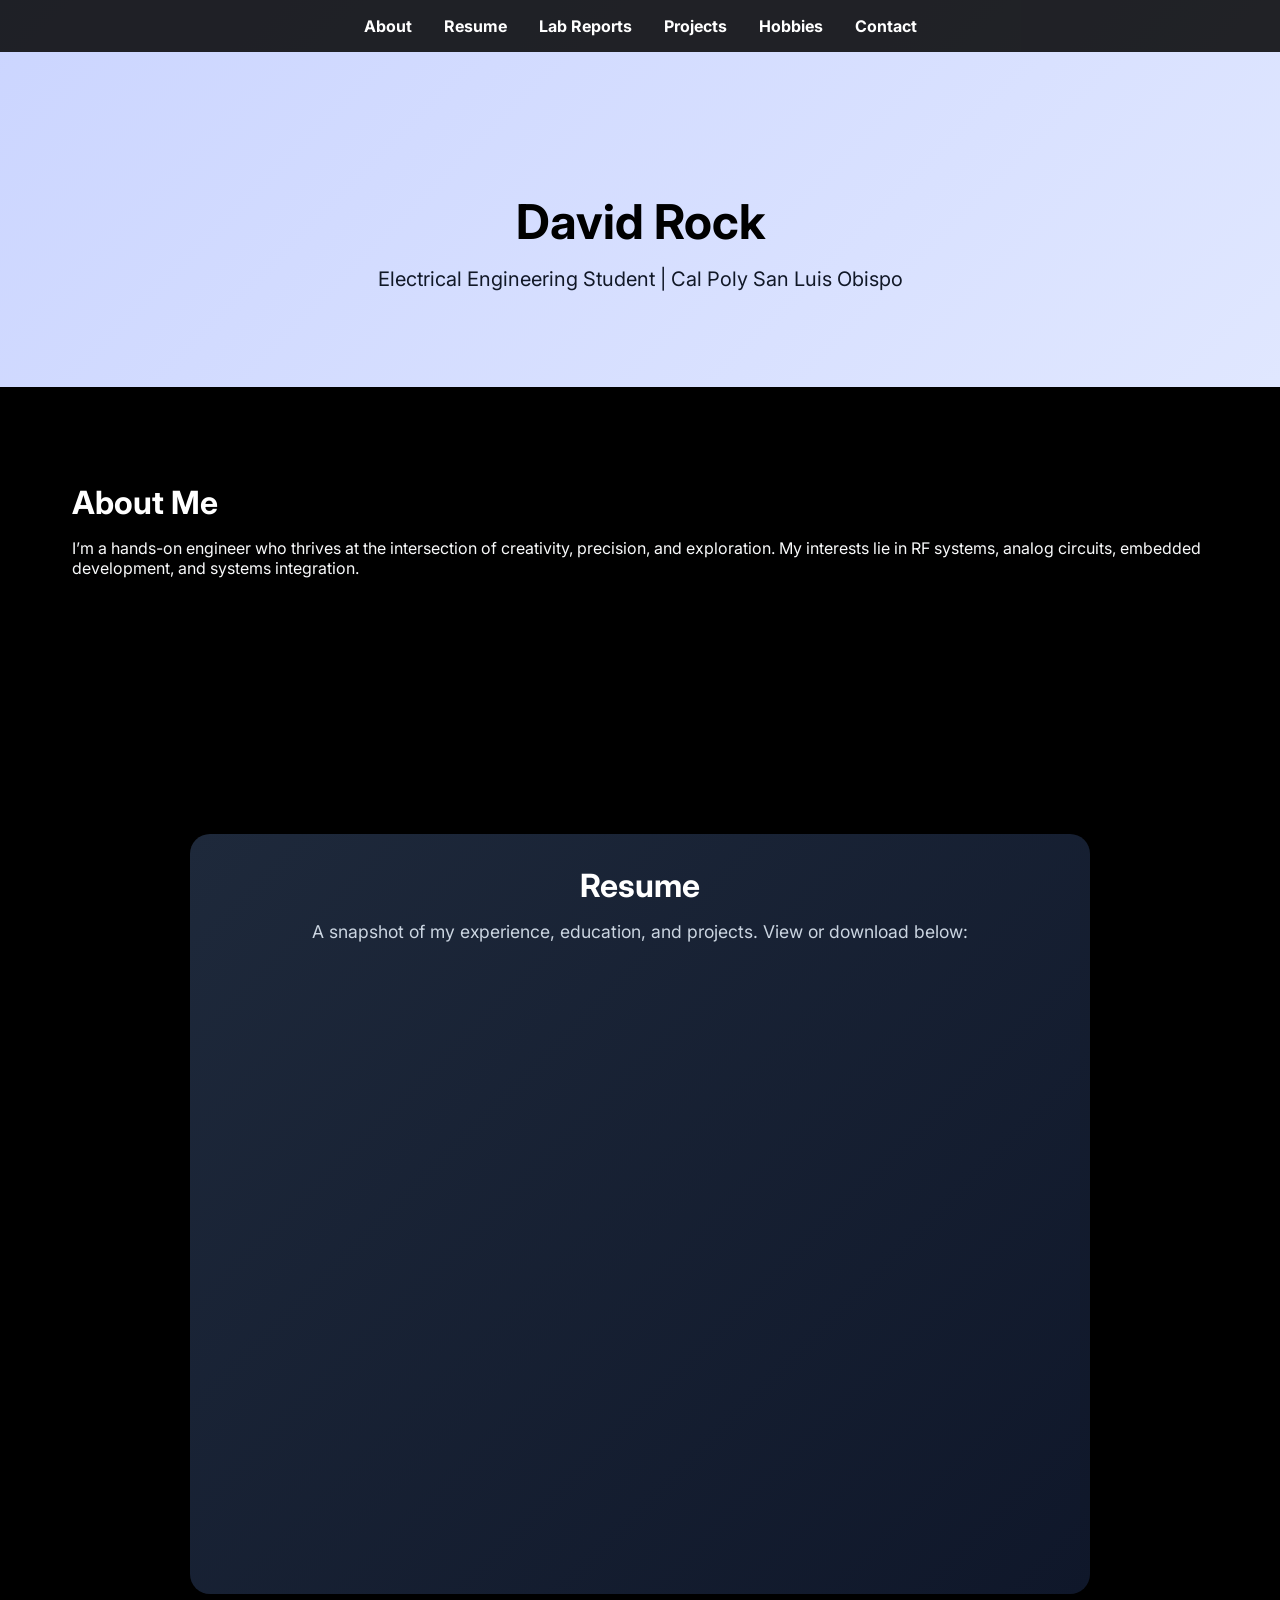
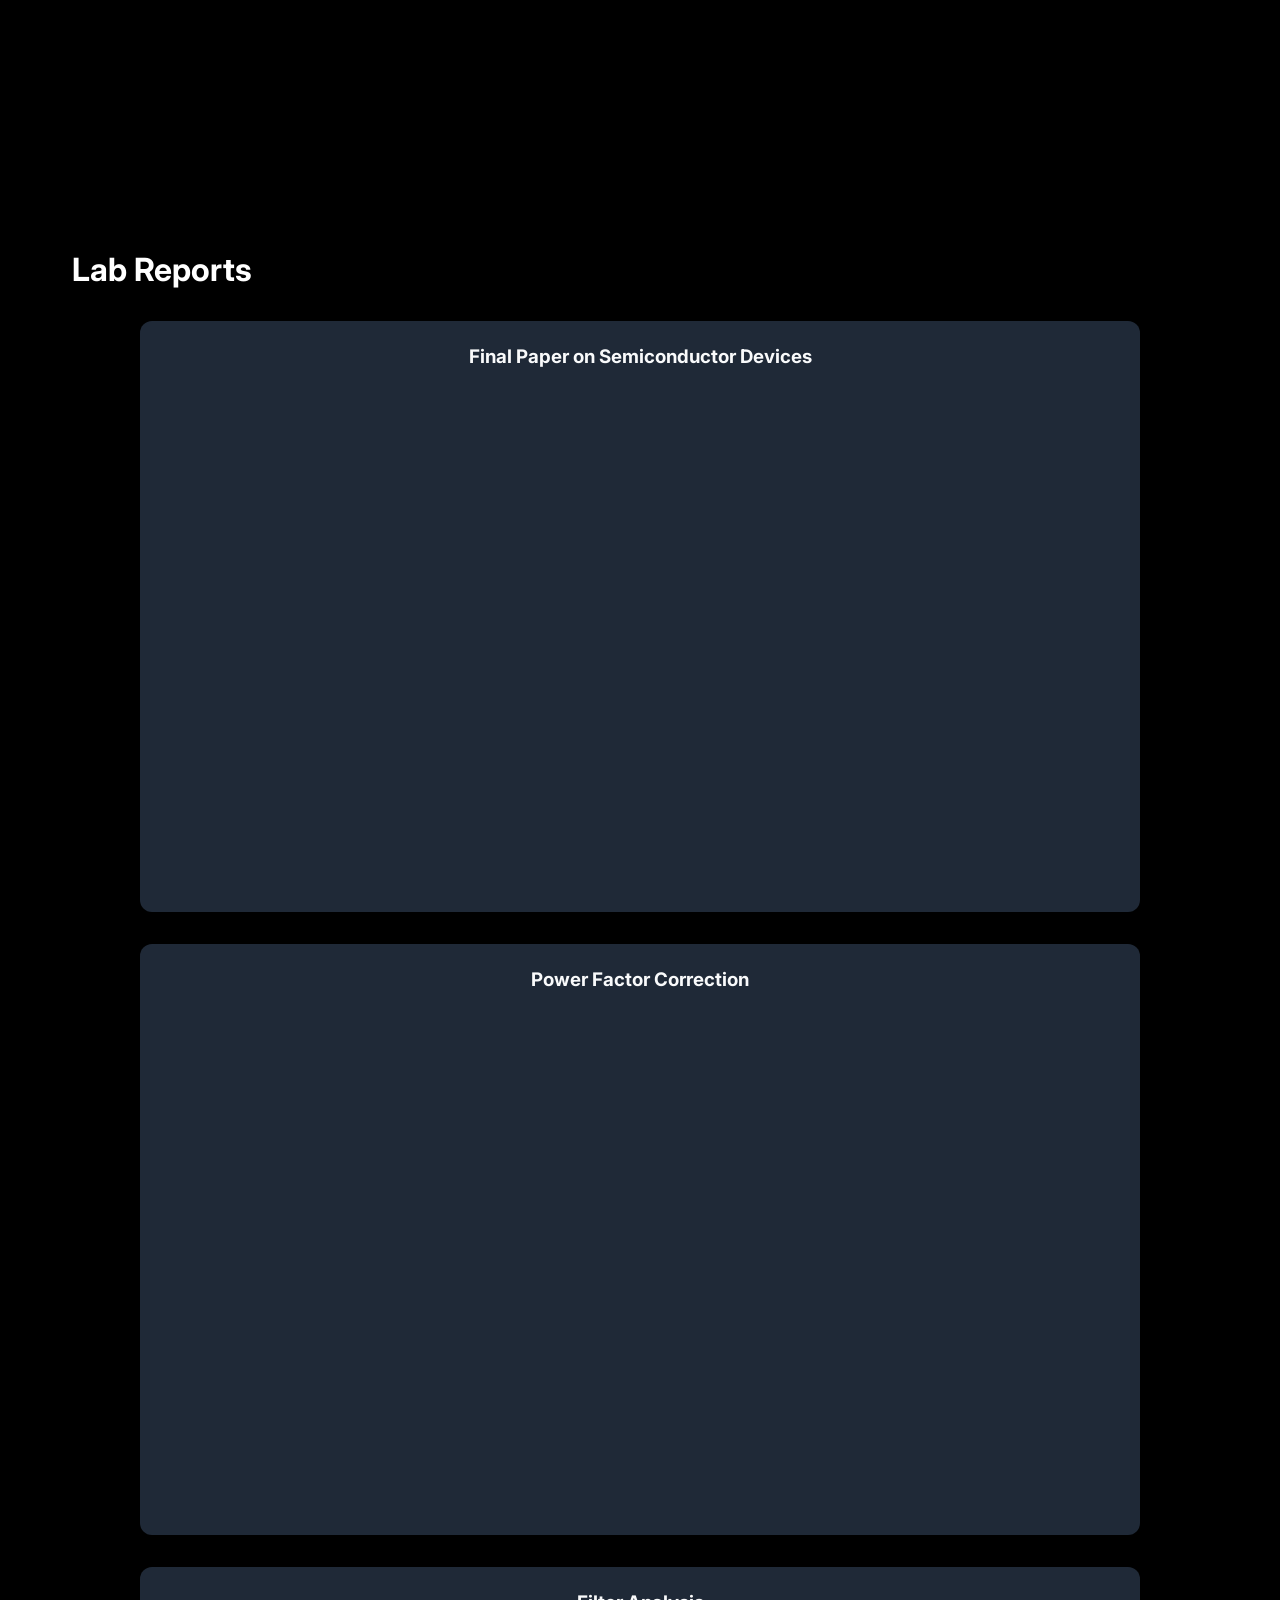
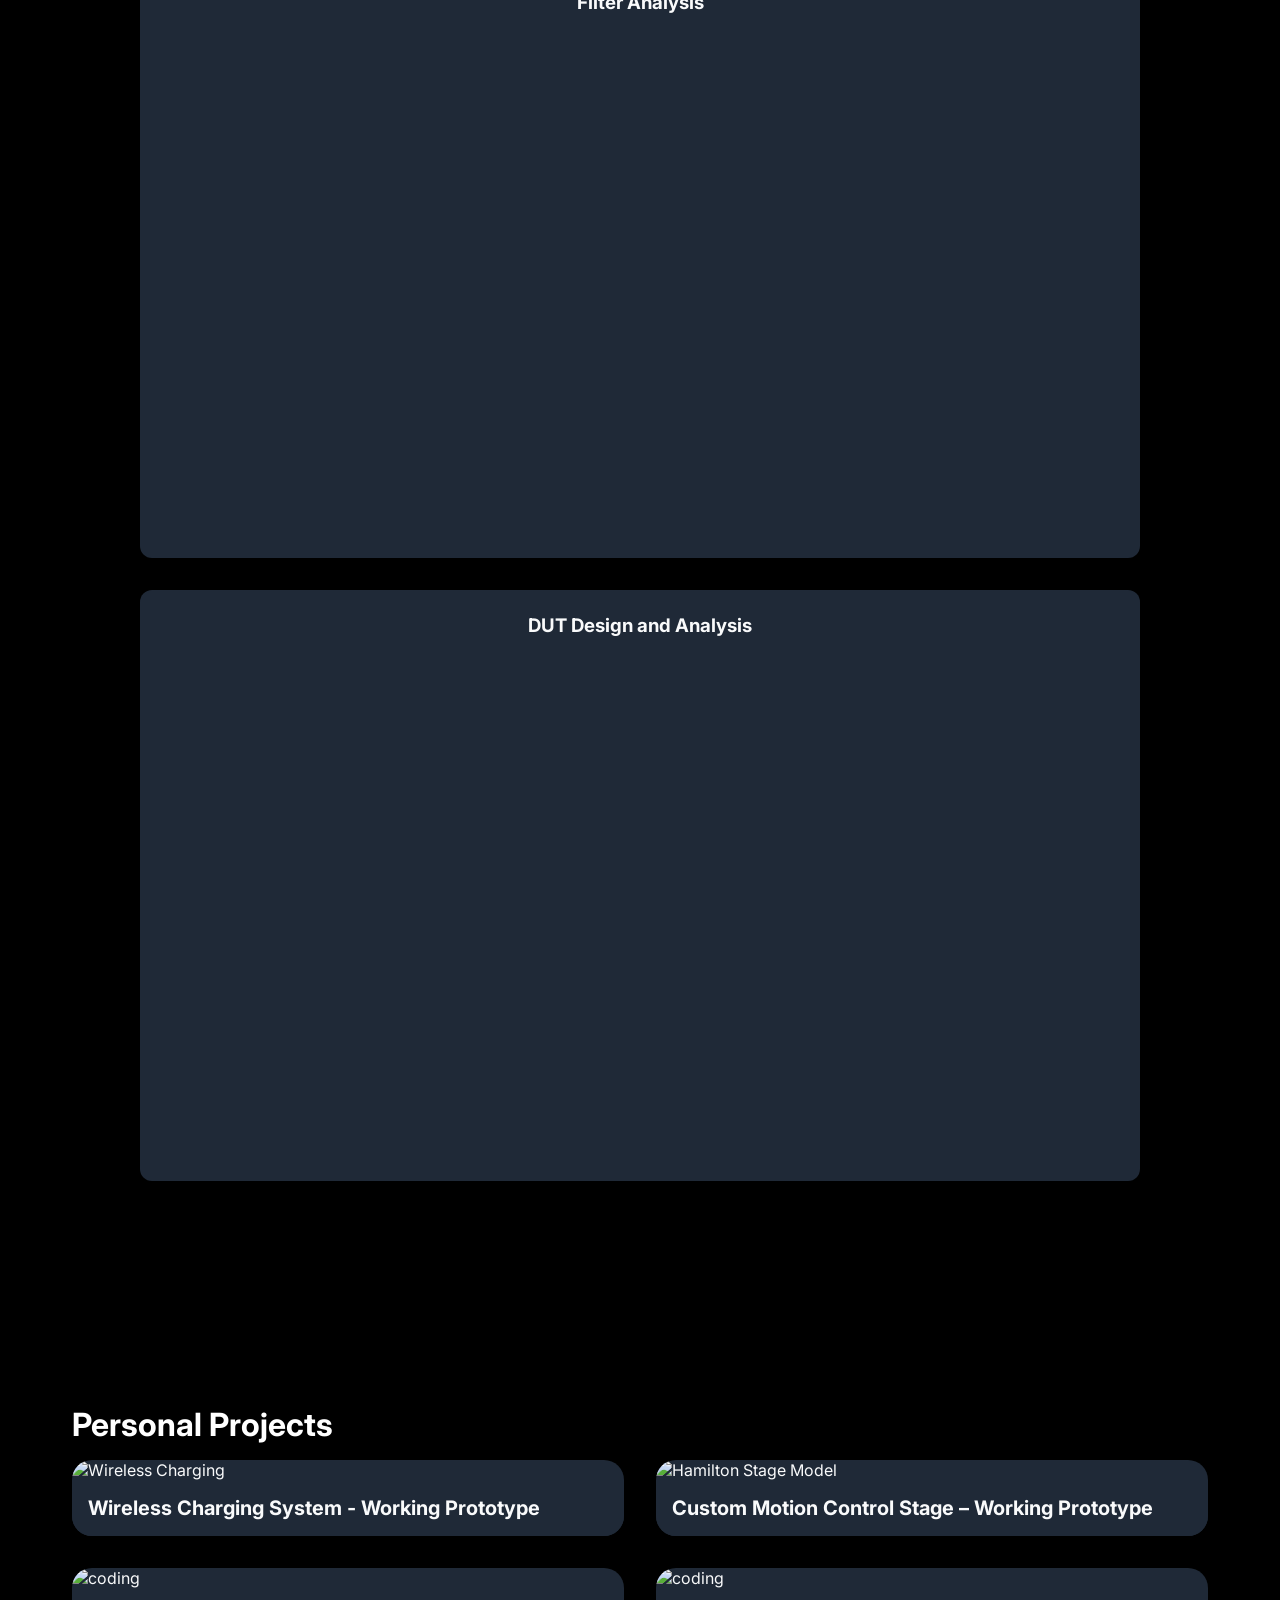
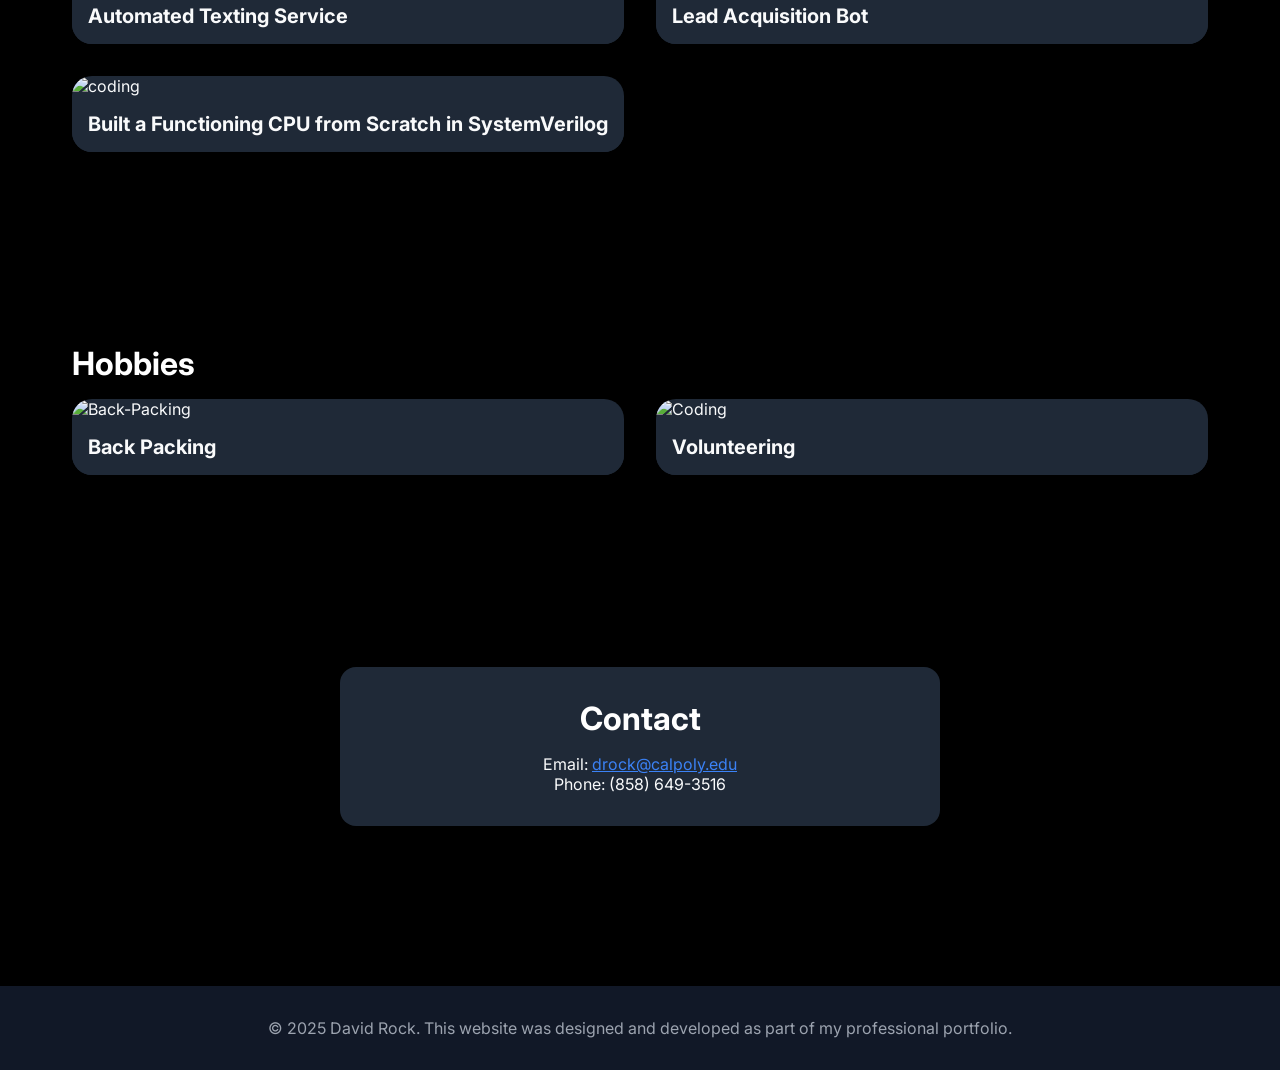
==== index.html @ bc5f52e7 "Update lab report title in index.html" ====
<!DOCTYPE html>
<!--Here is the Game plan for the future of this website
1. move hobbies to end of page 
2. make a bubble for the contacts
3. change the label from labs to hobbies and change the order
4. more to the personal projects section - auto texter, wind mill, embed stl file
5. refine writing make descritptions more proffectional and make the about me better
-->
<html lang="en">
<head>
  <meta charset="UTF-8" />
  <meta name="viewport" content="width=device-width, initial-scale=1.0" />
  <title>David Rock | Portfolio</title>
  <link href="https://fonts.googleapis.com/css2?family=Inter:wght@400;700&display=swap" rel="stylesheet">
  <style>
    * {
      box-sizing: border-box;
      scroll-behavior: smooth;
      margin: 0;
      padding: 0;
    }
    body {
      font-family: 'Inter', sans-serif;
      background-color: #000;
      color: #f9fafb;
    }
    nav {
      position: fixed;
      width: 100%;
      background-color: rgba(0, 0, 0, 0.85);
      padding: 1rem;
      display: flex;
      justify-content: center;
      gap: 2rem;
      z-index: 1000;
    }
    nav a {
      color: #fff;
      font-weight: bold;
      text-decoration: none;
    }
    nav a:hover {
      color: #3b82f6;
    }
    header {
      background: linear-gradient(135deg, #cbd5ff, #e0e7ff);
      padding: 12rem 2rem 6rem;
      text-align: center;
    }
    header h1 {
      font-size: 3rem;
      margin-bottom: 1rem;
      color: #000;
    }
    header p {
      font-size: 1.25rem;
      color: #111827;
    }
    header a {
      color: #2563eb;
      text-decoration: underline;
    }
    section {
      padding: 6rem 2rem;
      max-width: 1200px;
      margin: auto;
      opacity: 0;
      transform: translateY(40px);
      transition: all 0.6s ease-out;
    }
    section.visible {
      opacity: 1;
      transform: translateY(0);
    }
    section h2 {
      font-size: 2rem;
      margin-bottom: 1rem;
      color: #fff;
    }
    .project-gallery {
      display: grid;
      grid-template-columns: repeat(2, 1fr);
      gap: 2rem;
    }
    .project-card {
      background-color: #1f2937;
      border-radius: 20px;
      overflow: hidden;
      position: relative;
      cursor: pointer;
      transition: transform 0.3s ease;
      color: #f9fafb;
    }
    .project-card:hover {
      transform: scale(1.02);
    }
    .project-card img {
      width: 100%;
      height: 200px;
      object-fit: cover;
    }
    .project-card .content {
      padding: 1rem;
      background-color: #1f2937;
      color: #f9fafb;
    }
    .project-card .content h3 {
      margin: 0;
      font-size: 1.25rem;
    }
    .popup-panel {
      position: fixed;
      top: 0;
      left: 0;
      width: 100vw;
      height: 100vh;
      background-color: rgba(0, 0, 0, 0.7);
      display: none;
      justify-content: center;
      align-items: center;
      z-index: 2000;
    }
    .popup-content {
      background: white;
      padding: 2rem;
      border-radius: 10px;
      width: 90%;
      max-width: 800px;
      color: #000;
    }
    .popup-close {
      float: right;
      cursor: pointer;
      font-size: 1.5rem;
    }
    .contact-box {
      background-color: #1f2937;
      padding: 2rem;
      border-radius: 16px;
      max-width: 600px;
      margin: auto;
      box-shadow: 0 4px 20px rgba(0,0,0,0.4);
      text-align: center;
    }

    footer {
      background-color: #111827;
      color: #9ca3af;
      text-align: center;
      padding: 2rem;
      margin-top: 4rem;
    }
    @media (max-width: 600px) {
      header h1 {
        font-size: 2rem;
      }
    }
   .pdf-card {
      background-color: #1f2937;
      padding: 1.5rem;
      margin: 2rem auto;
      border-radius: 12px;
      box-shadow: 0 4px 20px rgba(0,0,0,0.3);
      max-width: 1000px;
      transition: transform 0.3s ease;
    }
    
    .pdf-card h3 {
      margin-bottom: 1rem;
      color: #f9fafb;
      text-align: center;
    }
    
    .pdf-card:hover {
      transform: scale(1.01);
    }
    .resume-card {
      background: linear-gradient(135deg, #1e293b, #0f172a);
      padding: 2rem;
      border-radius: 20px;
      box-shadow: 0 6px 30px rgba(0, 0, 0, 0.5);
      max-width: 900px;
      margin: 4rem auto;
      color: #f9fafb;
      text-align: center;
    }
    
    .resume-intro {
      font-size: 1.1rem;
      margin-bottom: 1rem;
      color: #cbd5e1;
    }
    .contact-box a {
      color: #3b82f6; /* bright blue */
      text-decoration: underline;
    }
    
    .contact-box a:hover {
      color: #60a5fa; /* lighter blue on hover */
    }

  </style>
</head>
  <!-- the above is styling below here is the navigation tabs and the sections-->
<body>
  <nav aria-label="Main navigation">
    <a href="#about">About</a>
    <a href="#resume">Resume</a>
    <a href="#lab-reports">Lab Reports</a>
    <a href="#projects">Projects</a>
    <a href="#Hobbies">Hobbies</a>
    <a href="#contact">Contact</a>
  </nav>

  <header>
    <h1>David Rock</h1>
    <p>Electrical Engineering Student | Cal Poly San Luis Obispo</p>
  </header>
  <!-- here is the about section -->
  <section id="about">
    <h2>About Me</h2>
    <p>I’m a hands-on engineer who thrives at the intersection of creativity, precision, and exploration. My interests lie in RF systems, analog circuits, embedded development, and systems integration.</p>
  </section>
<!-- here is the resume section -->
  <section id="resume">
    <div class="resume-card">
      <h2>Resume</h2>
      <p class="resume-intro">A snapshot of my experience, education, and projects. View or download below:</p>
      <iframe src="https://drive.google.com/file/d/1f9Aaoc8Zlw2aEpfaKLZRO-MfQsmgUCLw/preview" width="100%" height="600px" style="border: none; border-radius: 8px;"></iframe>
    </div>
  </section>


<!-- Lab Reports Section -->
<section id="lab-reports">
  <h2>Lab Reports</h2>

  <div class="pdf-card">
    <h3>Final Paper on Semiconductor Devices</h3>
    <iframe src="https://drive.google.com/file/d/1LQ0ENTYT7nlTnw5Klg-WPawLj1eI3WgO/preview" width="100%" height="500px" style="border: none;"></iframe>
  </div>

  <div class="pdf-card">
    <h3>Power Factor Correction</h3>
    <iframe src="https://drive.google.com/file/d/1tjl5xguiClZi8_g9NpJN4wzW8izX3wDE/preview" width="100%" height="500px" style="border: none;"></iframe>
  </div>

  <div class="pdf-card">
    <h3>Filter Analysis</h3>
    <iframe src="https://drive.google.com/file/d/17xhjao7TsRjzjmreNxrU8Z1EnKGdqBwU/preview" width="100%" height="500px" style="border: none;"></iframe>
  </div>

  <div class="pdf-card">
    <h3>DUT Design and Analysis</h3>
    <iframe src="https://drive.google.com/file/d/1wONz2ONax_ZyVrACM13OqzBUd8RYwCFT/preview" width="100%" height="500px" style="border: none;"></iframe>
  </div>
</section>


<!-- here is the projects section -->
  <section id="projects">
    <h2>Personal Projects</h2>
    <div class="project-gallery">
      
      <div class="project-card" onclick="openPopup('Wireless Charging System', `Built a small-scale wireless power transfer prototype utilizing LTSpice for circuit simulation, MATLAB for analysis, and Fusion 360 for mechanical design.
      This project allowed me to apply newly introduced concepts in power transfer and regulation, bridging theoretical knowledge with practical experimentation at the component level.
      I was able to successfully charge a battery wirelessly from a power supply, which made the results especially rewarding and exciting to demonstrate.`)">
        
        <img src="https://i0.wp.com/blog.ugreen.com/wp-content/uploads/2022/03/wireless-charging-speed_无文案.png?resize=1140%2C680&ssl=1" alt="Wireless Charging">
        <div class="content">
          <h3>Wireless Charging System - Working Prototype</h3>
        </div>
      </div>
      
      <div class="project-card" onclick="openPopup('A Recreation of the Stage in the Musical Hamilton', `I designed and built a mechanical stage simulator inspired by the rotating platform used in the musical Hamilton. 
      The system incorporated custom PCB design, Arduino programming, and 3D-printed components, along with an IR-based control interface for precise rotational control. 
      This project was presented at a student showcase, where it received one of the highest evaluation scores among all entries.`)">
        
        <img src="https://github.com/DSR-byte/DSR-byte.github.io/blob/main/Hamiltoc%20stage.jpg?raw=true" alt="Hamilton Stage Model">
        <div class="content">
          <h3>Custom Motion Control Stage – Working Prototype </h3>
        </div>
      </div>

       <div class="project-card" onclick="openPopup('Automated Texting Bot', `I designed and built a macOS application that enables mass texting via a connected phone.
       During this project, I learned to work with various Python libraries for reading and writing Excel files. The application allows users to upload a file containing names, phone numbers, and addresses.
       It then sends personalized text messages using the corresponding names and, optionally, addresses.
       The tool is versatile and can be applied in multiple contexts; it is currently being used by a client for real estate marketing and by a local college club for announcements.`)">
        
        <img src="https://github.com/DSR-byte/DSR-byte.github.io/blob/94b7b2cff3298378a316115216e1403703a0585a/code%20snip.png?raw=true" alt="coding">
        <div class="content">
          <h3>Automated Texting Service</h3>
        </div>
      </div>

      <div class="project-card" onclick="openPopup('Lead Acquisition Bot', `I designed and built a macOS application that enables mass lead acquisition.
      During this project, I worked with various Python libraries that enable browser emulation. The application allows users to upload a file containing names and addresses.
      It then scrapes publicly available data to find a phone number for each name.
      The tool is versatile and can be applied in multiple contexts; it is currently being used by a client for real estate marketing.`)">
        
        <img src="https://github.com/DSR-byte/DSR-byte.github.io/blob/94b7b2cff3298378a316115216e1403703a0585a/code%20snip.png?raw=true" alt="coding">
        <div class="content">
          <h3>Lead Acquisition Bot</h3>
        </div>
      </div>

      <div class="project-card" onclick="openPopup('Auto Clicker', `I designed and built a custom CPU from scratch using SystemVerilog. 
      The project involved implementing all major components of a functioning processor, including an ALU, register file, immediate generator, branch logic, and control unit.
      I designed the architecture to support instruction decoding, pipelined execution, and basic branching, and simulated each module to verify correctness.
      This hands-on experience gave me a strong understanding of digital logic design, data path control, and instruction flow, as well as how to structure modular, synthesizable HDL code.
      Through this work, I developed a solid grasp of the full ASIC design flow at the RTL level.`)">
        
        <img src="https://github.com/DSR-byte/DSR-byte.github.io/blob/94b7b2cff3298378a316115216e1403703a0585a/code%20snip.png?raw=true" alt="coding">
        <div class="content">
          <h3>Built a Functioning CPU from Scratch in SystemVerilog</h3>
        </div>
      </div>
      
    </div>
  </section>
</section>
<!-- here is the hobbies section -->
  <section id="Hobbies">
    <h2>Hobbies</h2>
    <div class="project-gallery">
      
      <div class="project-card" onclick="openPopup('Back-Packing', `Outside of engineering, I’m passionate about exploring the outdoors. 
      Whether it’s hiking, cycling, or just being in motion, I find energy in the wind on my face and the burn in my legs. 
      It’s where I recharge, reflect, and reconnect with the bigger picture.`)">
        
        <img src="https://github.com/DSR-byte/DSR-byte.github.io/blob/main/IMG_1514.jpeg?raw=true" alt="Back-Packing">
        <div class="content">
          <h3>Back Packing</h3>
        </div>
      </div>
      
      <div class="project-card" onclick="openPopup('Coding', `Volunteering is my outlet. It enables me to focus on gratitude.
      I enjoy giving back to my community and working to create a better more equitable sociaty. Seeing real results unfold in real time empowers me to 
      keep volenteering time after time.`)">
        
        <img src="https://github.com/DSR-byte/DSR-byte.github.io/blob/main/image.png?raw=true" alt="Coding">
        <div class="content">
          <h3>Volunteering</h3>
        </div>
      </div>
    </div>
  </section>
<!-- here is the contact section -->
  <section id="contact">
    <div class="contact-box">
      <h2>Contact</h2>
      <p>Email: <a href="mailto:drock@calpoly.edu">drock@calpoly.edu</a></p>
      <p>Phone: (858) 649-3516</p>
    </div>
  </section>
  
  <div class="popup-panel" id="popup">
    <div class="popup-content">
      <span class="popup-close" onclick="closePopup()">&times;</span>
      <h2 id="popup-title"></h2>
      <p id="popup-desc"></p>
    </div>
  </div>
<!-- here is where agian im lost but its for controlling the sroll functionality -->
  <footer>
    <p>&copy; 2025 David Rock. This website was designed and developed as part of my professional portfolio.</p>
  </footer>

  <script>
    let observedSections = [];
    let intersectionObserver;

    document.addEventListener("DOMContentLoaded", () => {
      observedSections = document.querySelectorAll("section");
      intersectionObserver = new IntersectionObserver(entries => {
        entries.forEach(entry => {
          if (entry.isIntersecting) {
            entry.target.classList.add("visible");
          }
        });
      }, { threshold: 0.1 });

      observedSections.forEach(sec => intersectionObserver.observe(sec));

      document.getElementById('popup').addEventListener('click', function (e) {
        if (e.target === this) closePopup();
      });
    });

    window.addEventListener('scroll', () => {
      if (window.scrollY === 0) {
        observedSections.forEach(sec => {
          sec.classList.remove("visible");
          intersectionObserver.unobserve(sec);
          intersectionObserver.observe(sec);
        });
      }
    });

    function openPopup(title, description) {
      document.getElementById('popup-title').textContent = title;
      document.getElementById('popup-desc').textContent = description;
      document.getElementById('popup').style.display = 'flex';
    }

    function closePopup() {
      document.getElementById('popup').style.display = 'none';
    }
  </script>
</body>
</html>
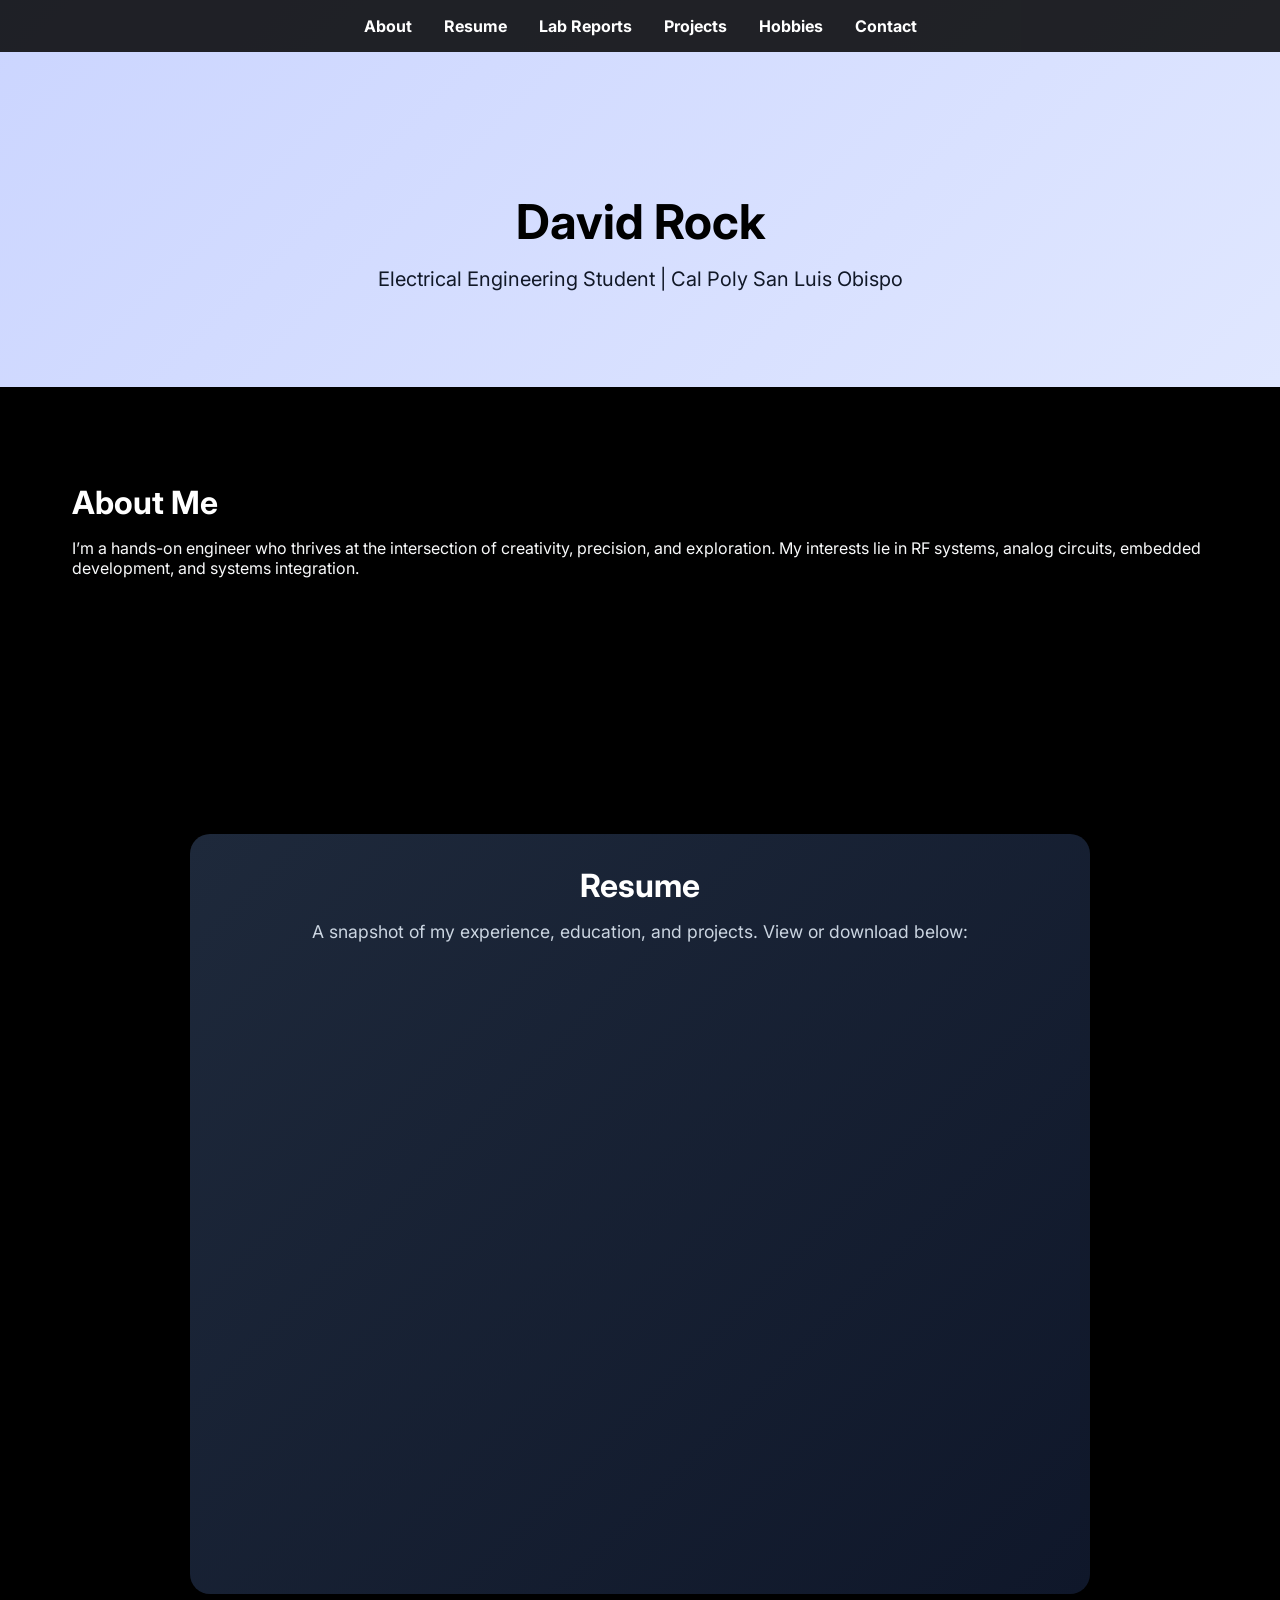
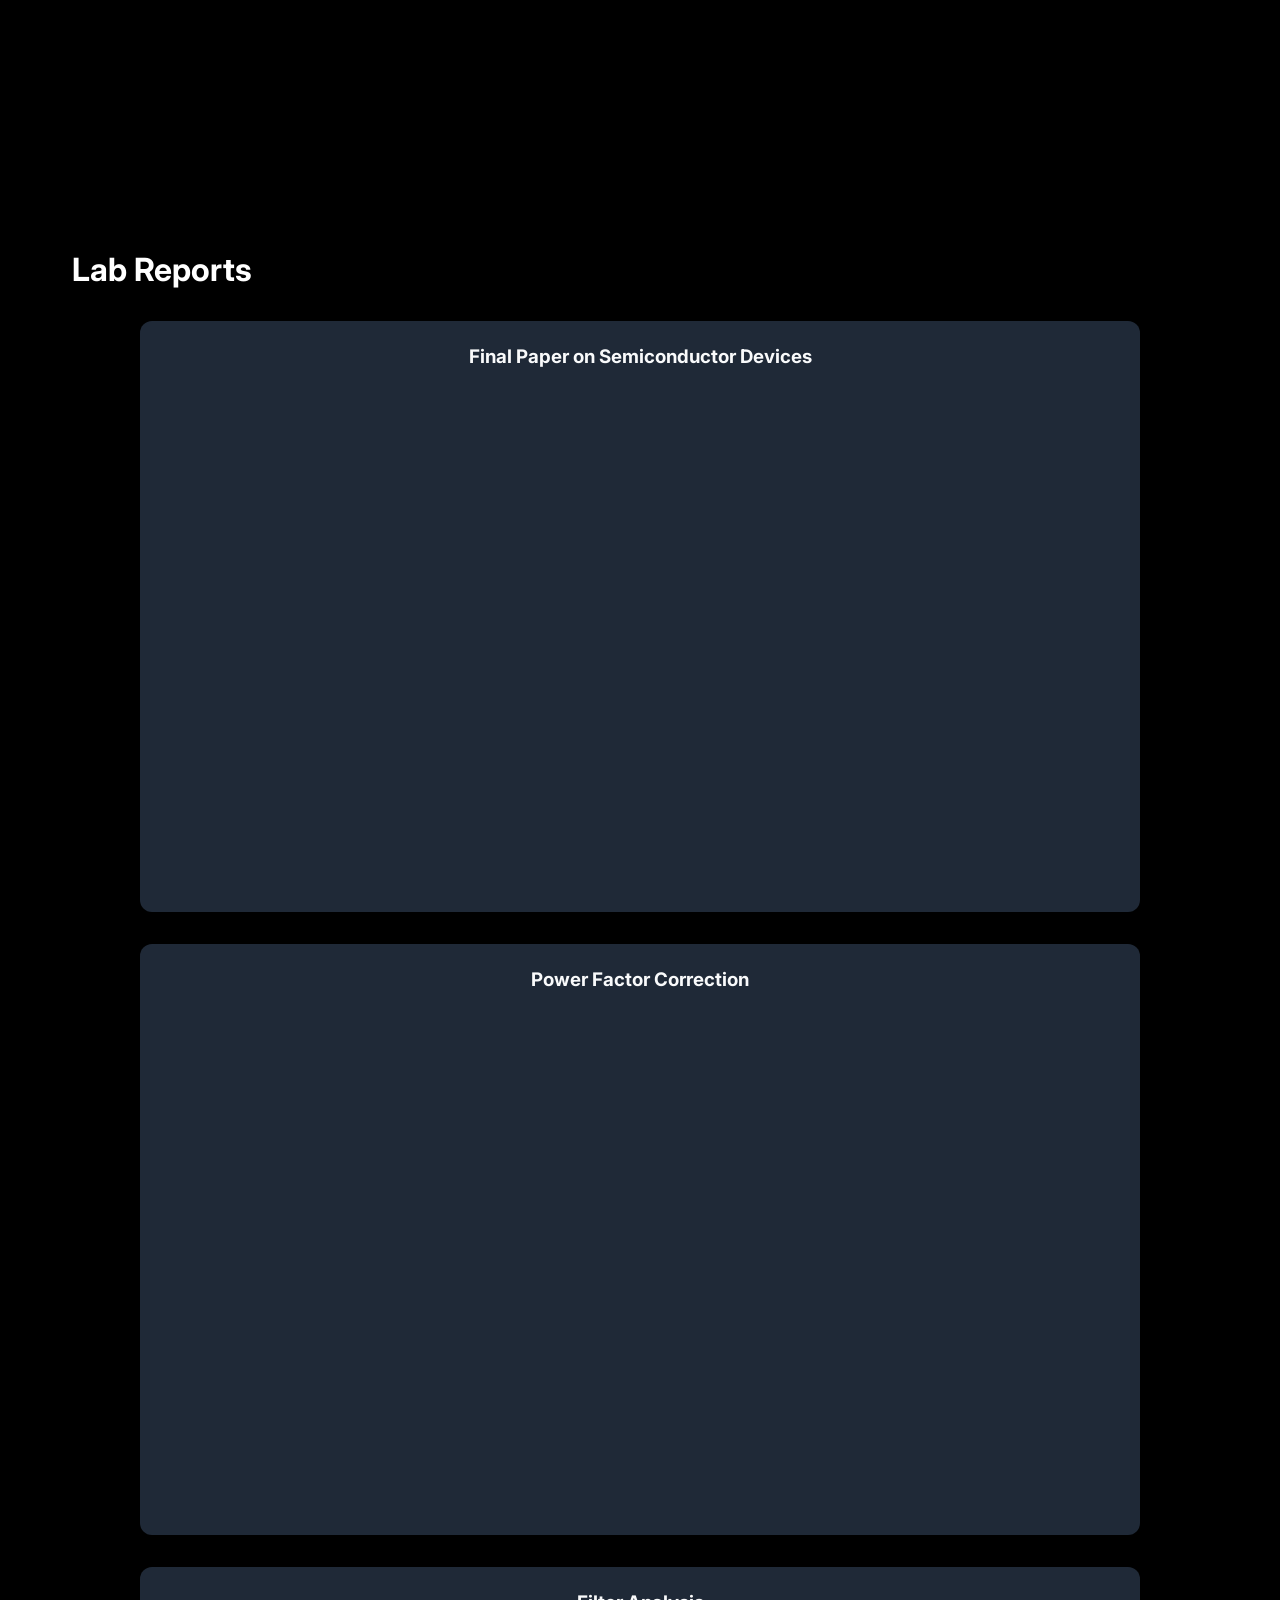
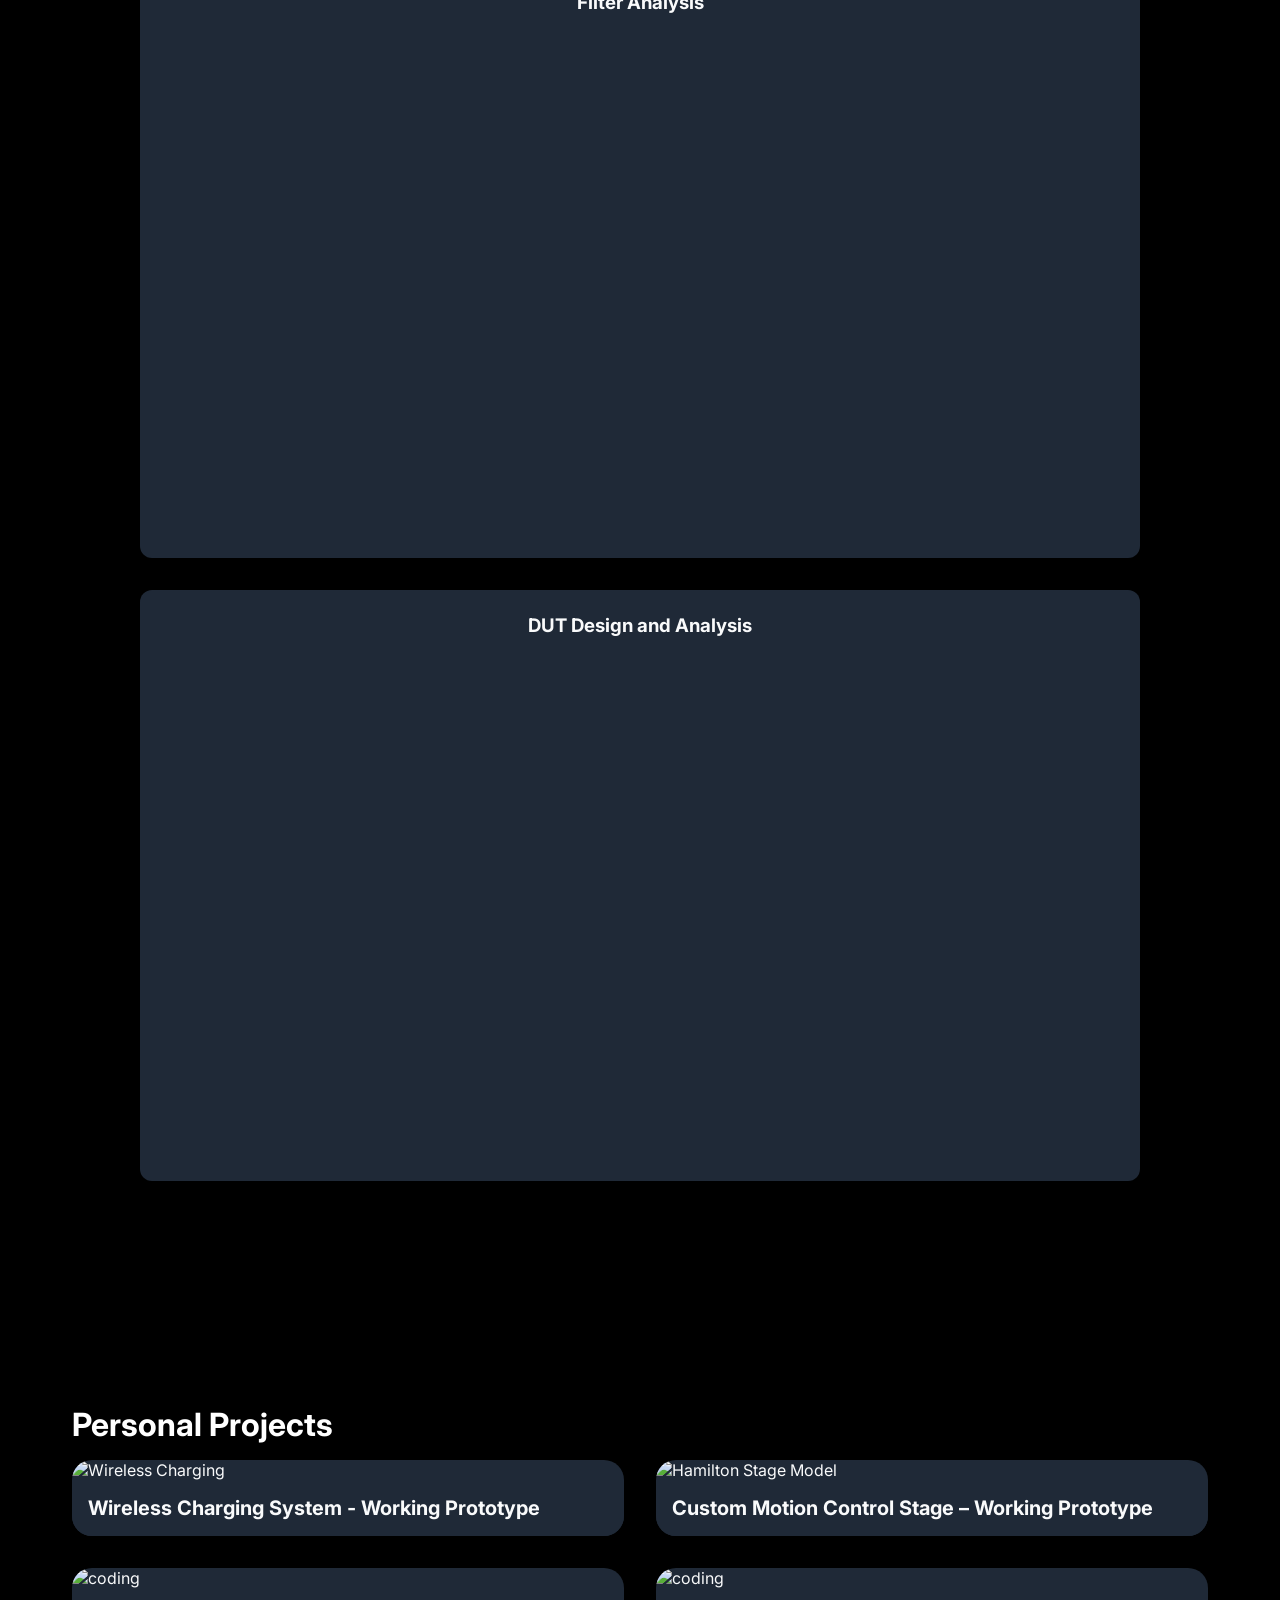
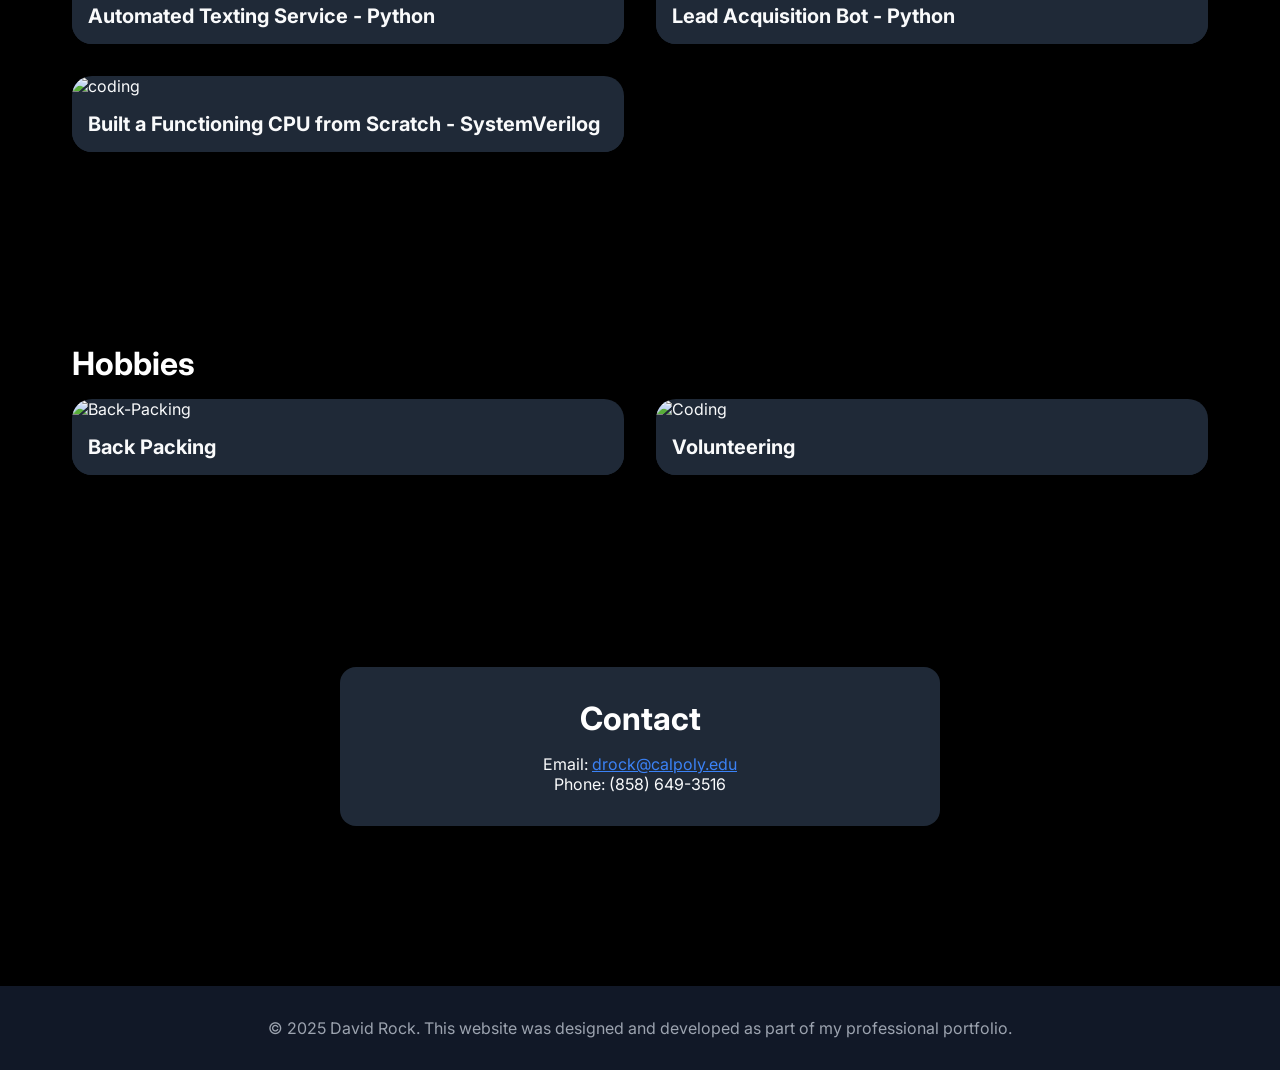
==== commit eec85709: "Update project titles to include technology used" ====
--- a/index.html
+++ b/index.html
@@ -266,7 +266,7 @@
       This project allowed me to apply newly introduced concepts in power transfer and regulation, bridging theoretical knowledge with practical experimentation at the component level.
       I was able to successfully charge a battery wirelessly from a power supply, which made the results especially rewarding and exciting to demonstrate.`)">
         
-        <img src="https://i0.wp.com/blog.ugreen.com/wp-content/uploads/2022/03/wireless-charging-speed_无文案.png?resize=1140%2C680&ssl=1" alt="Wireless Charging">
+        <img src="https://github.com/DSR-byte/dsr-byte.github.io/blob/main/Wireless%20Charging.jpeg?raw=true" alt="Wireless Charging">
         <div class="content">
           <h3>Wireless Charging System - Working Prototype</h3>
         </div>
@@ -276,7 +276,7 @@
       The system incorporated custom PCB design, Arduino programming, and 3D-printed components, along with an IR-based control interface for precise rotational control. 
       This project was presented at a student showcase, where it received one of the highest evaluation scores among all entries.`)">
         
-        <img src="https://github.com/DSR-byte/DSR-byte.github.io/blob/main/Hamiltoc%20stage.jpg?raw=true" alt="Hamilton Stage Model">
+        <img src="https://github.com/DSR-byte/dsr-byte.github.io/blob/main/Hamiltoc%20stage.jpg?raw=true" alt="Hamilton Stage Model">
         <div class="content">
           <h3>Custom Motion Control Stage – Working Prototype </h3>
         </div>
@@ -289,7 +289,7 @@
         
         <img src="https://github.com/DSR-byte/DSR-byte.github.io/blob/94b7b2cff3298378a316115216e1403703a0585a/code%20snip.png?raw=true" alt="coding">
         <div class="content">
-          <h3>Automated Texting Service</h3>
+          <h3>Automated Texting Service - Python</h3>
         </div>
       </div>
 
@@ -300,7 +300,7 @@
         
         <img src="https://github.com/DSR-byte/DSR-byte.github.io/blob/94b7b2cff3298378a316115216e1403703a0585a/code%20snip.png?raw=true" alt="coding">
         <div class="content">
-          <h3>Lead Acquisition Bot</h3>
+          <h3>Lead Acquisition Bot - Python</h3>
         </div>
       </div>
 
@@ -312,7 +312,7 @@
         
         <img src="https://github.com/DSR-byte/DSR-byte.github.io/blob/94b7b2cff3298378a316115216e1403703a0585a/code%20snip.png?raw=true" alt="coding">
         <div class="content">
-          <h3>Built a Functioning CPU from Scratch in SystemVerilog</h3>
+          <h3>Built a Functioning CPU from Scratch - SystemVerilog</h3>
         </div>
       </div>
       
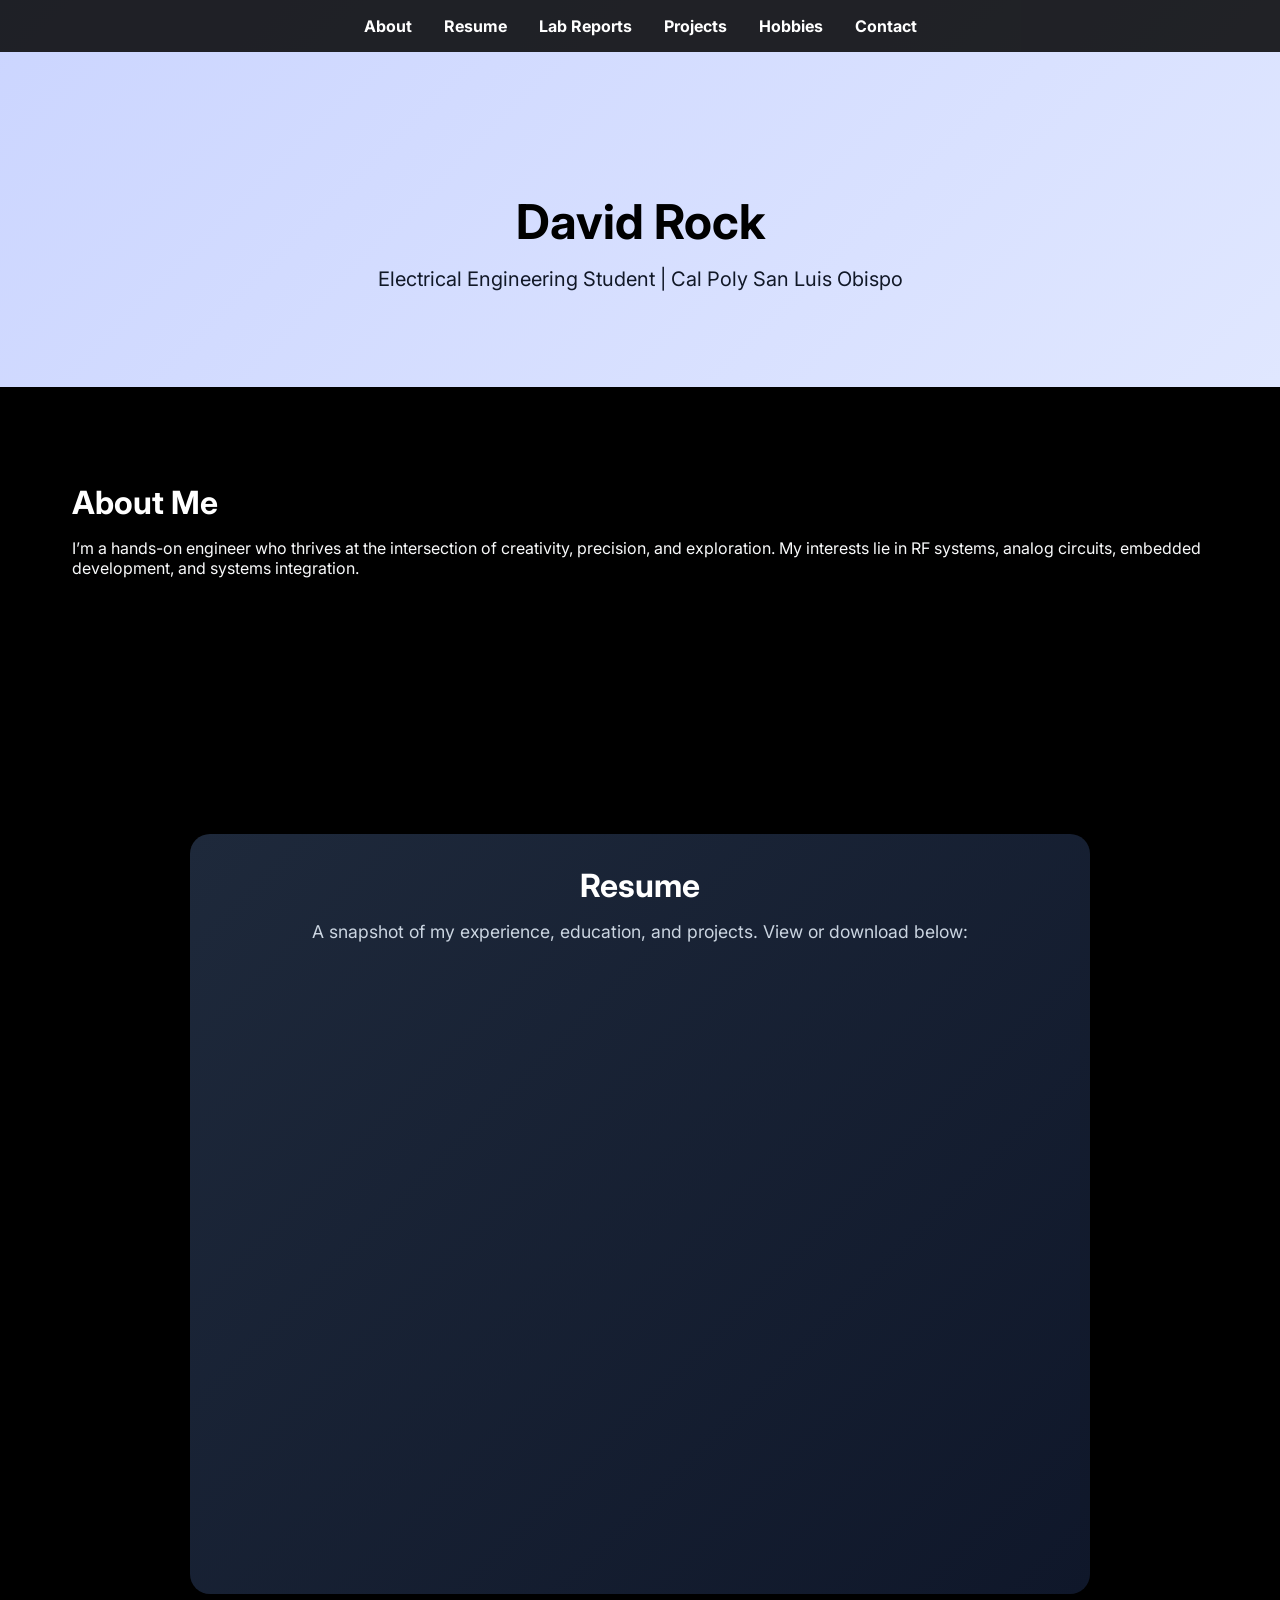
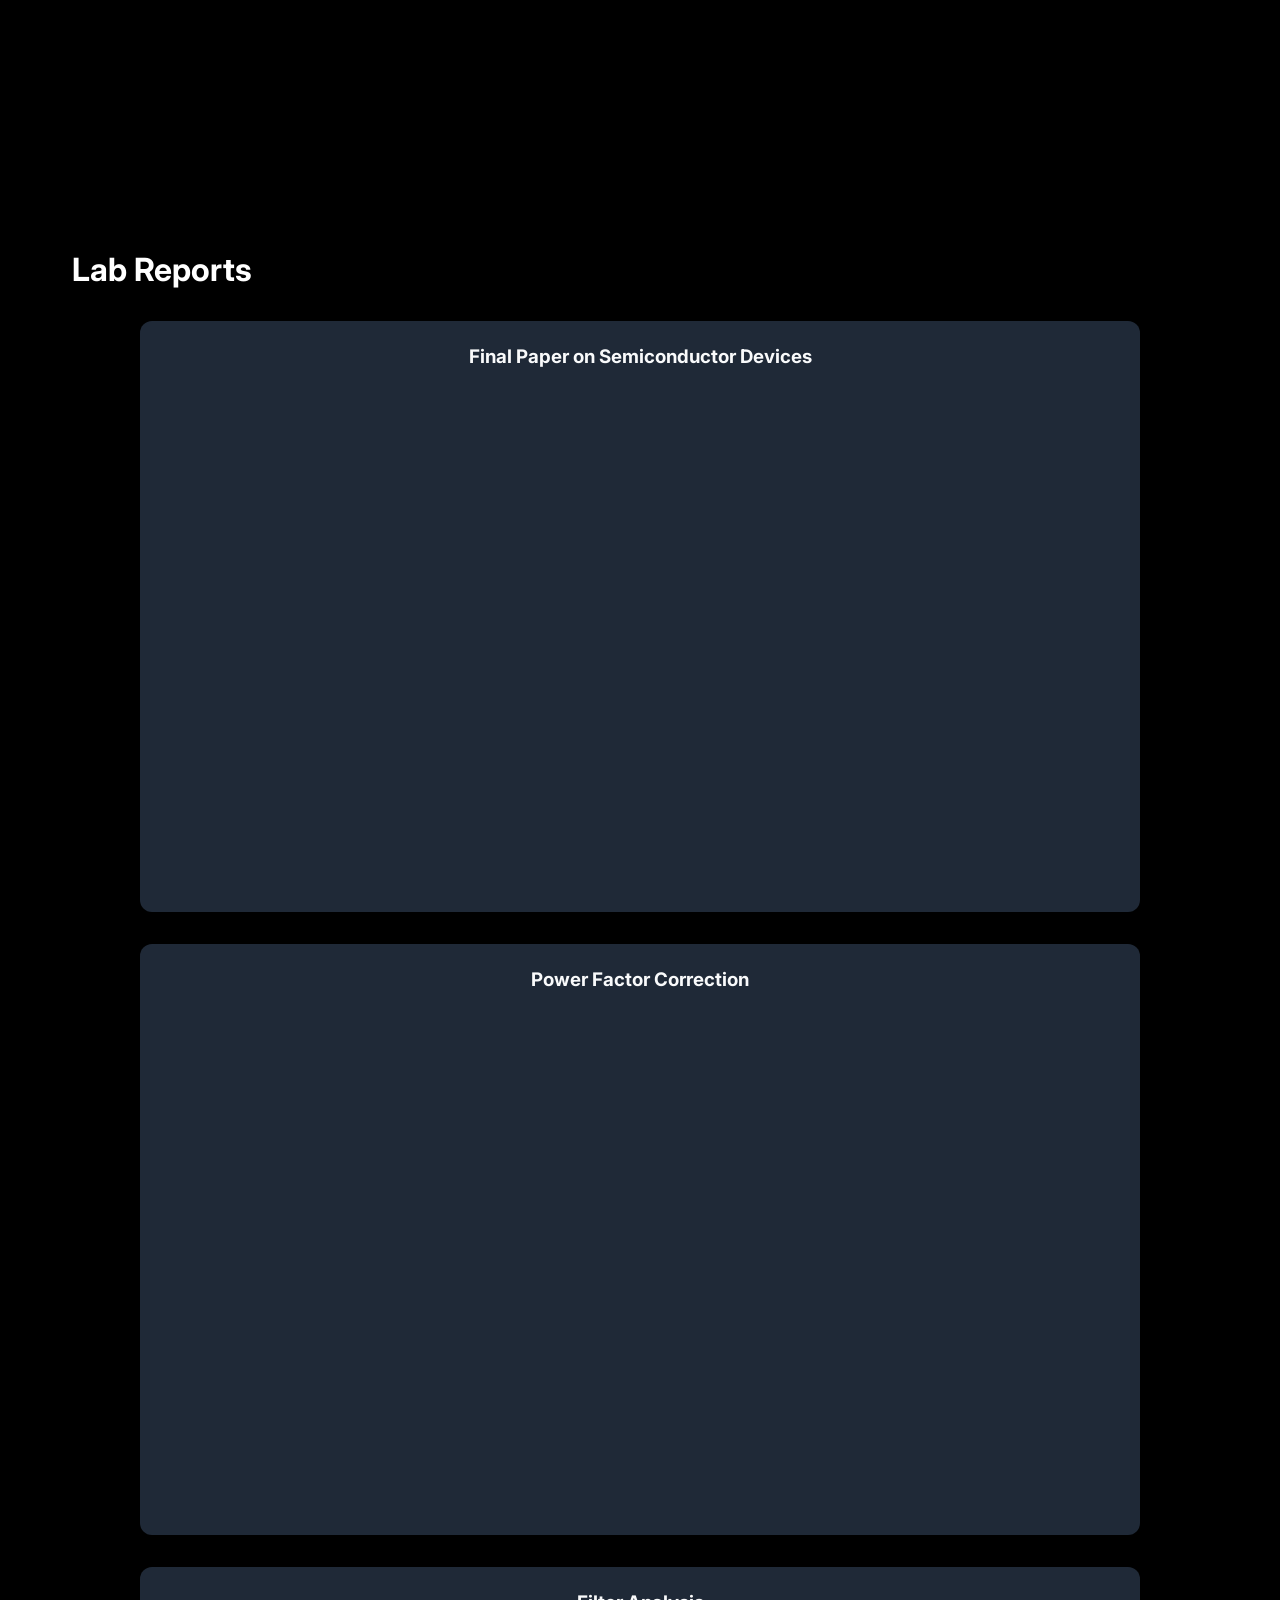
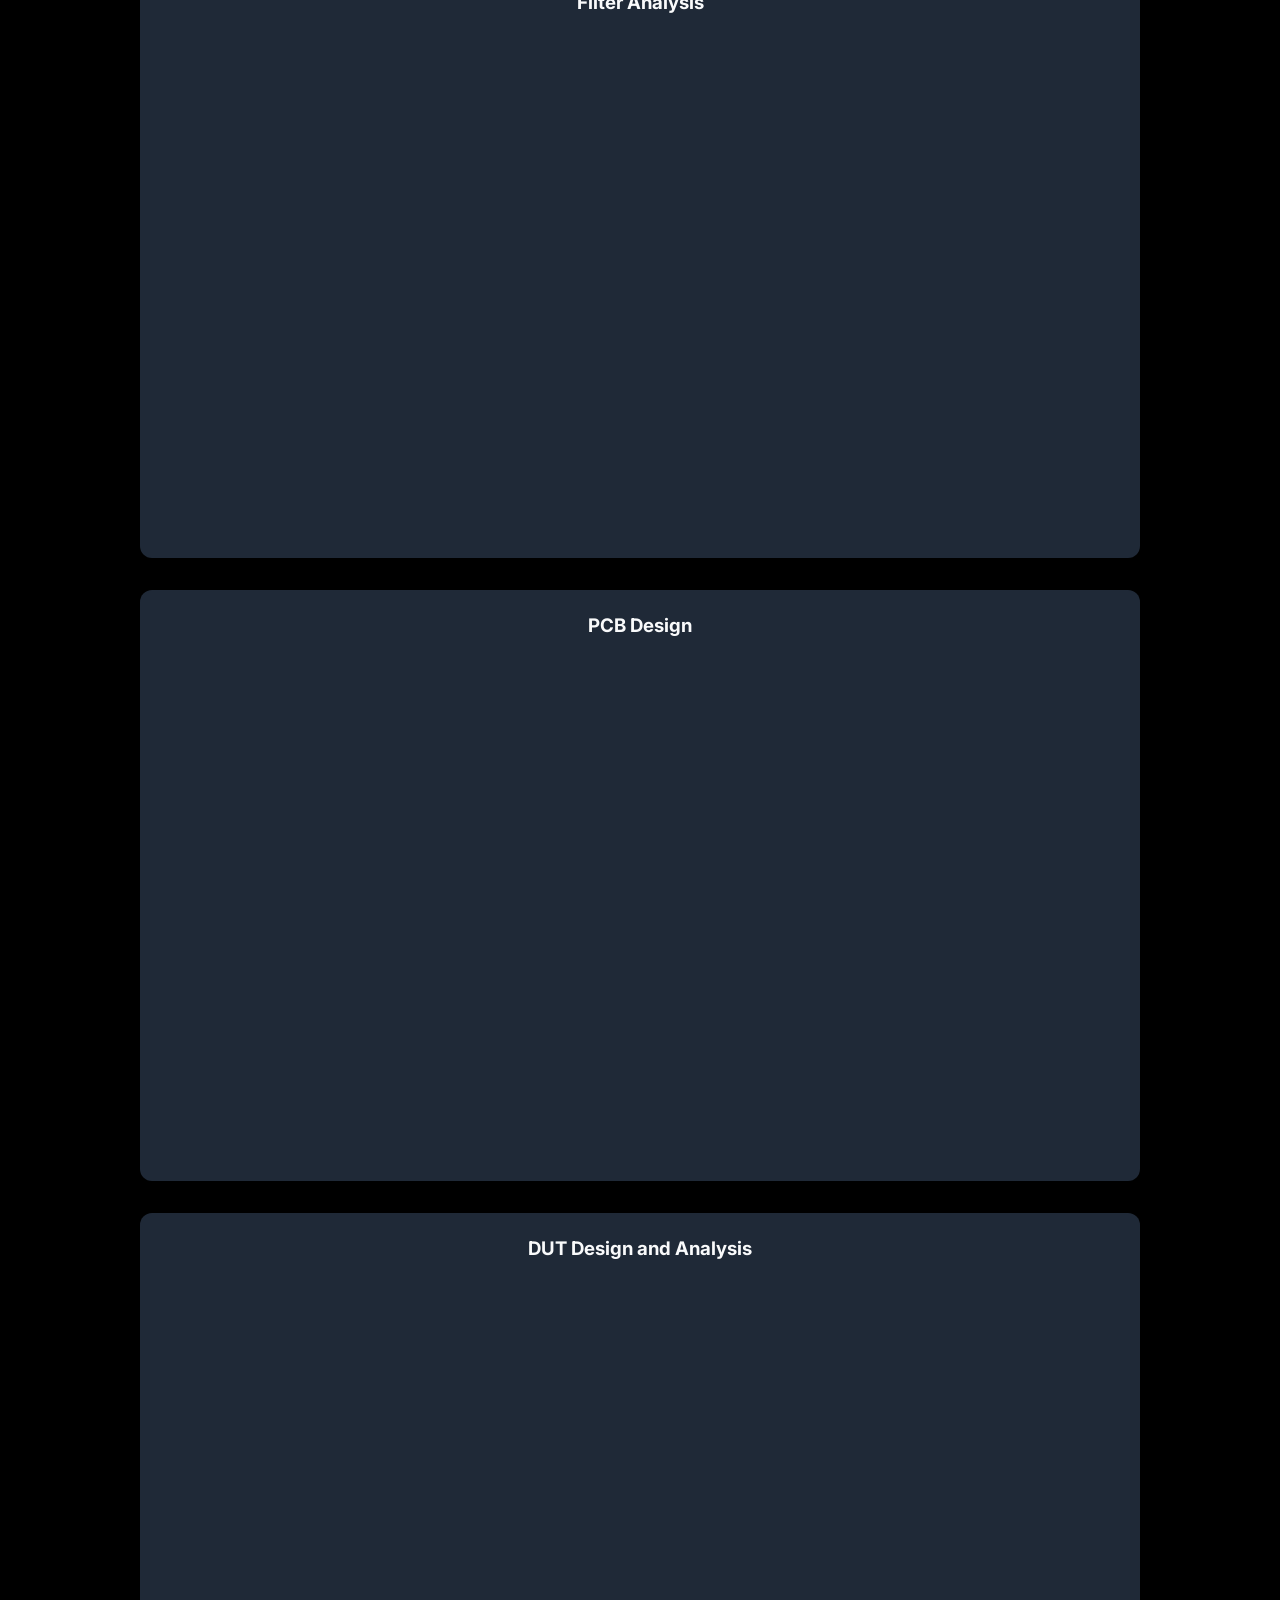
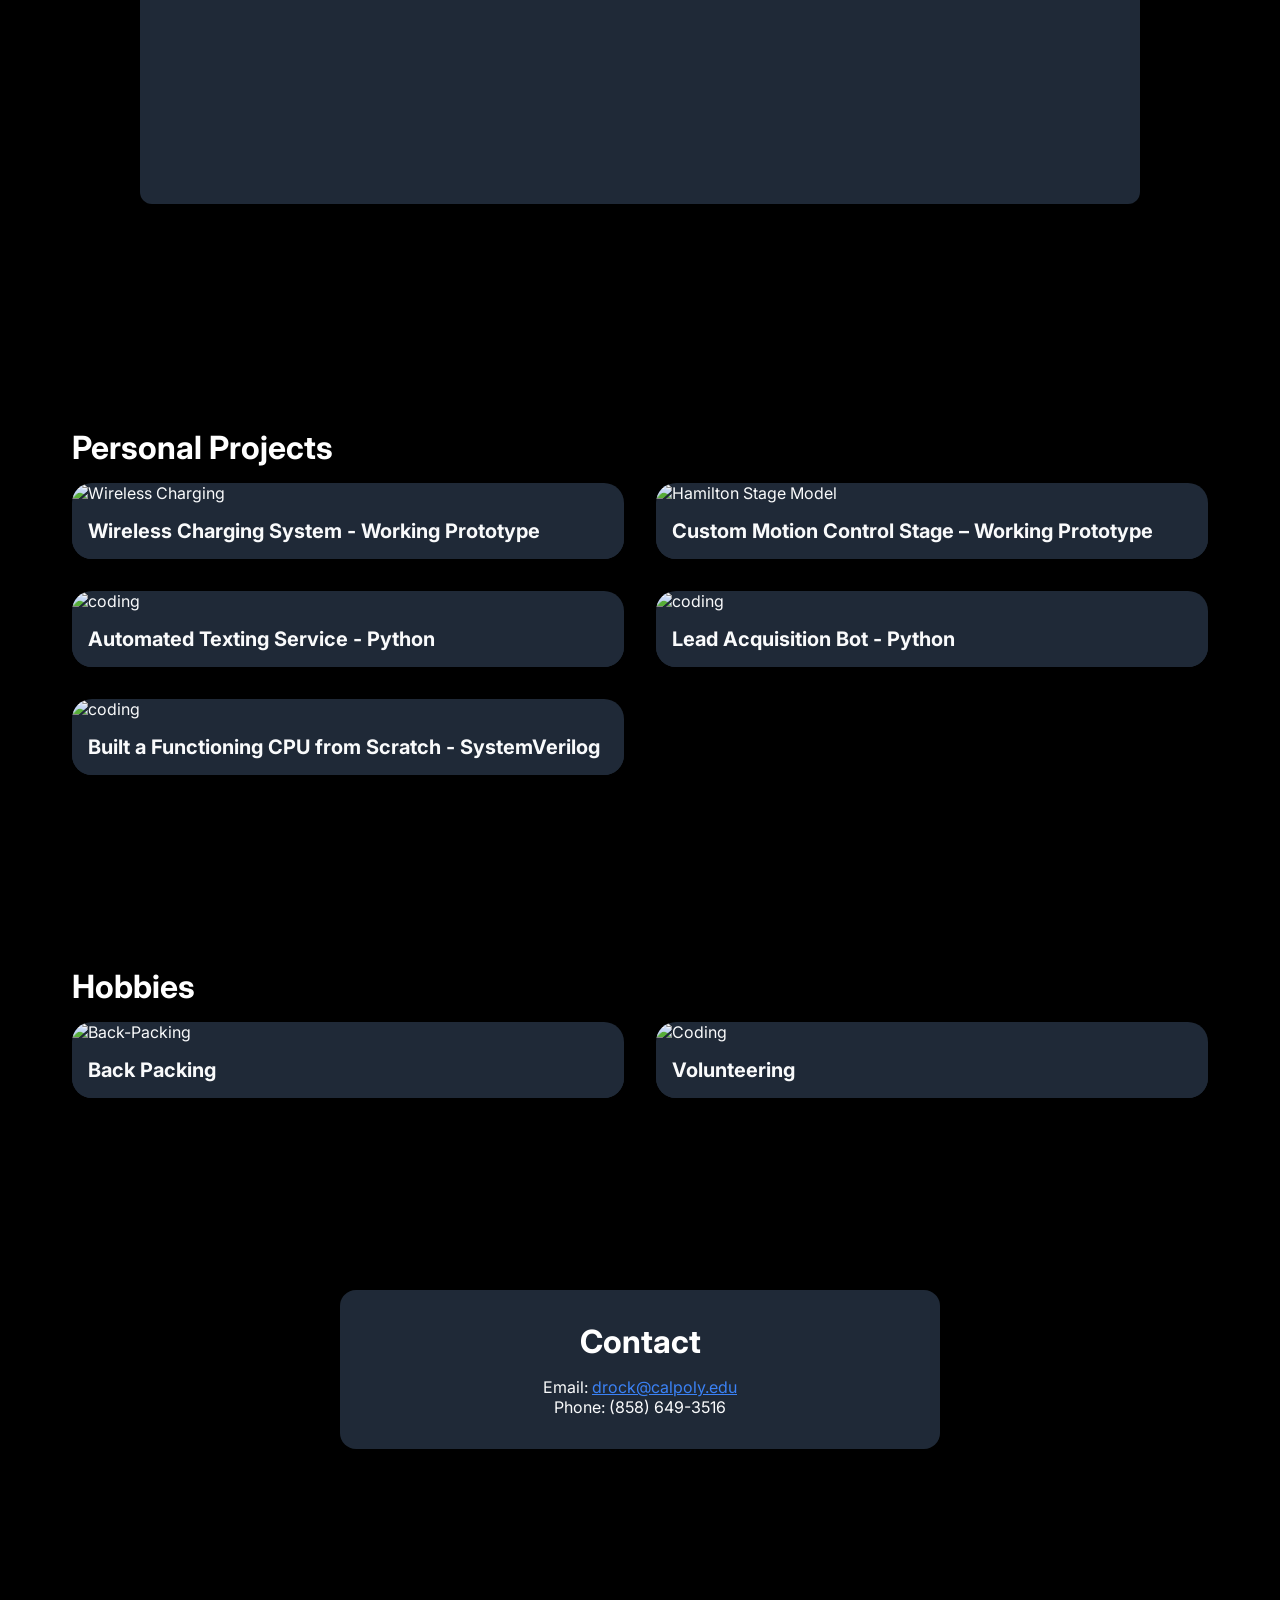
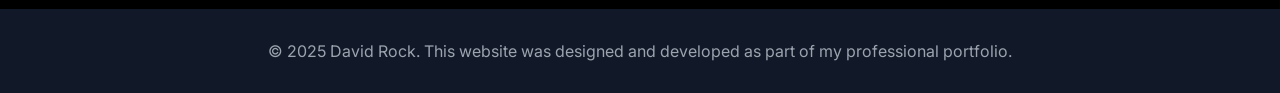
==== commit 521e5cf3: "Add PCB Design PDF section to index.html" ====
--- a/index.html
+++ b/index.html
@@ -251,6 +251,11 @@
   </div>
 
   <div class="pdf-card">
+    <h3>PCB Design</h3>
+    <iframe src="https://drive.google.com/file/d/1UAhjPVlb-nGu1TL9YQF6rPglRh1lRzhb/preview" width="100%" height="500px" style="border: none;"></iframe>
+  </div>
+
+  <div class="pdf-card">
     <h3>DUT Design and Analysis</h3>
     <iframe src="https://drive.google.com/file/d/1wONz2ONax_ZyVrACM13OqzBUd8RYwCFT/preview" width="100%" height="500px" style="border: none;"></iframe>
   </div>
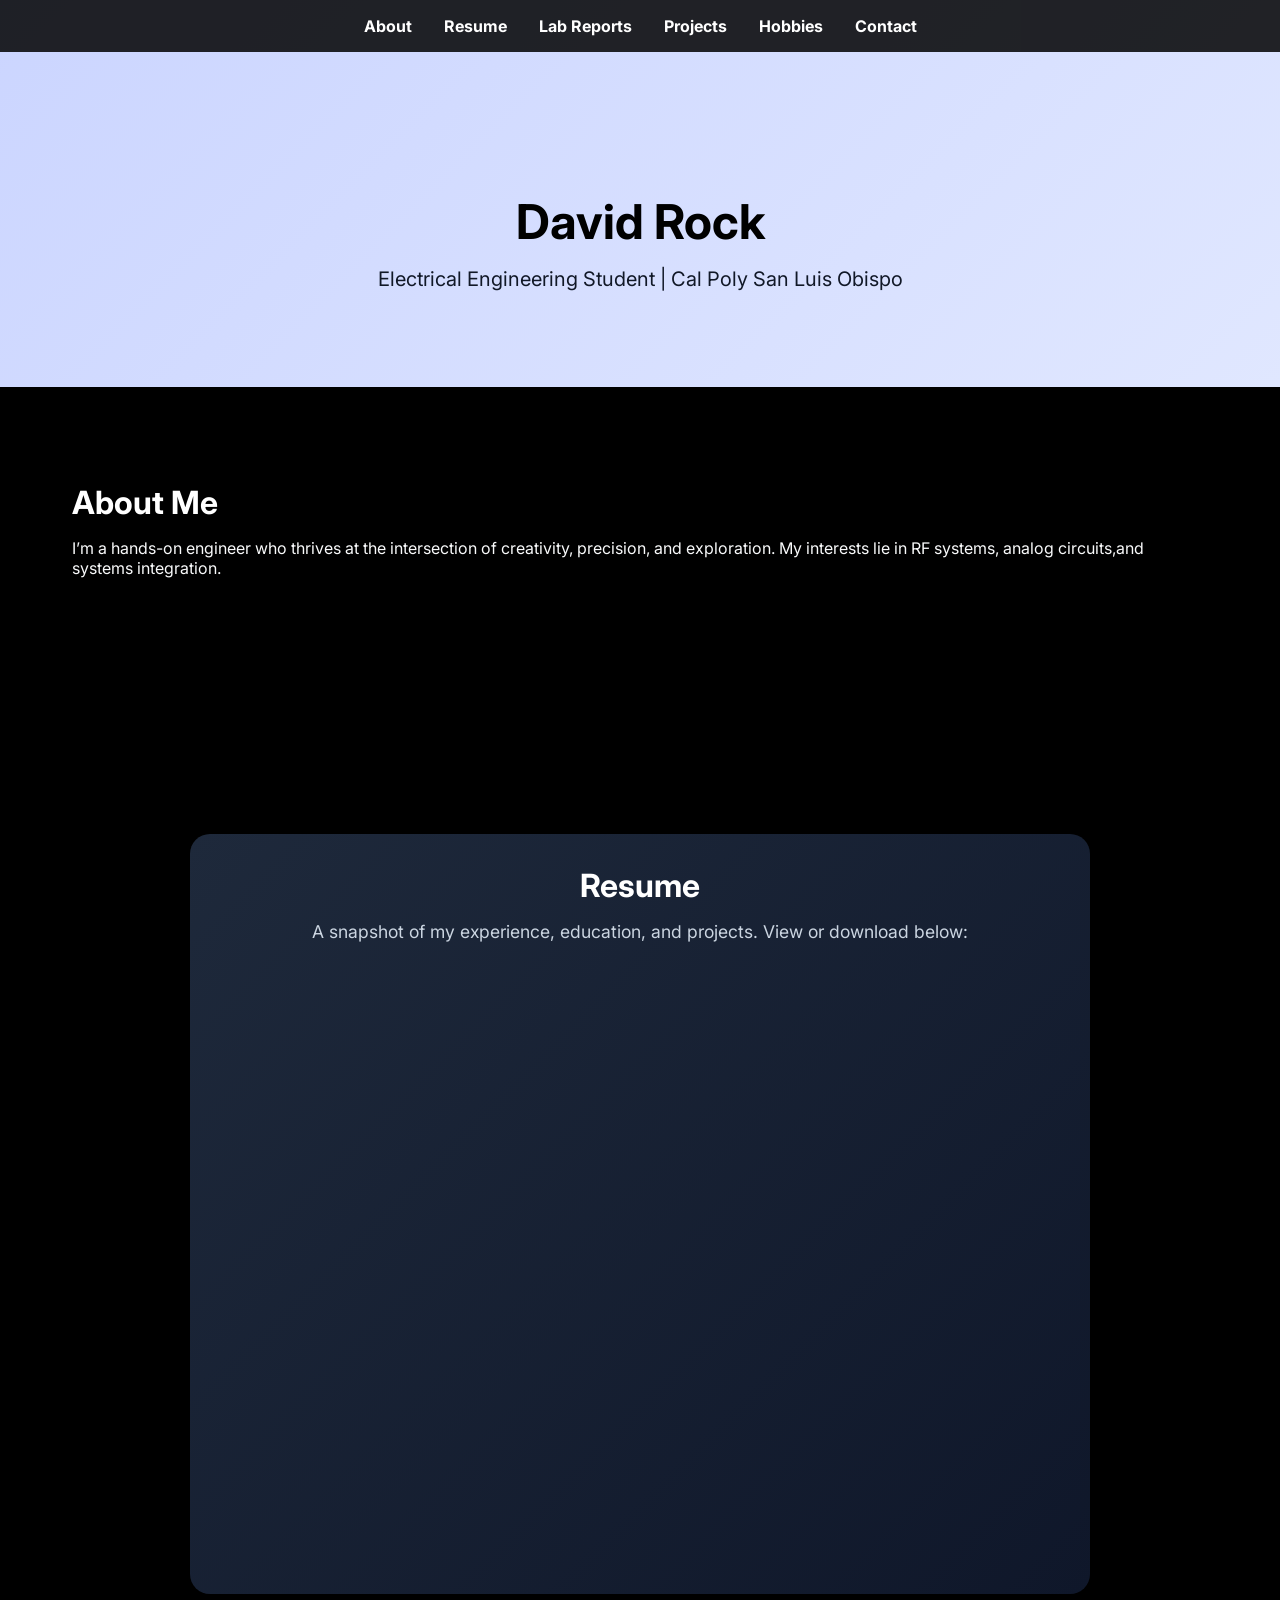
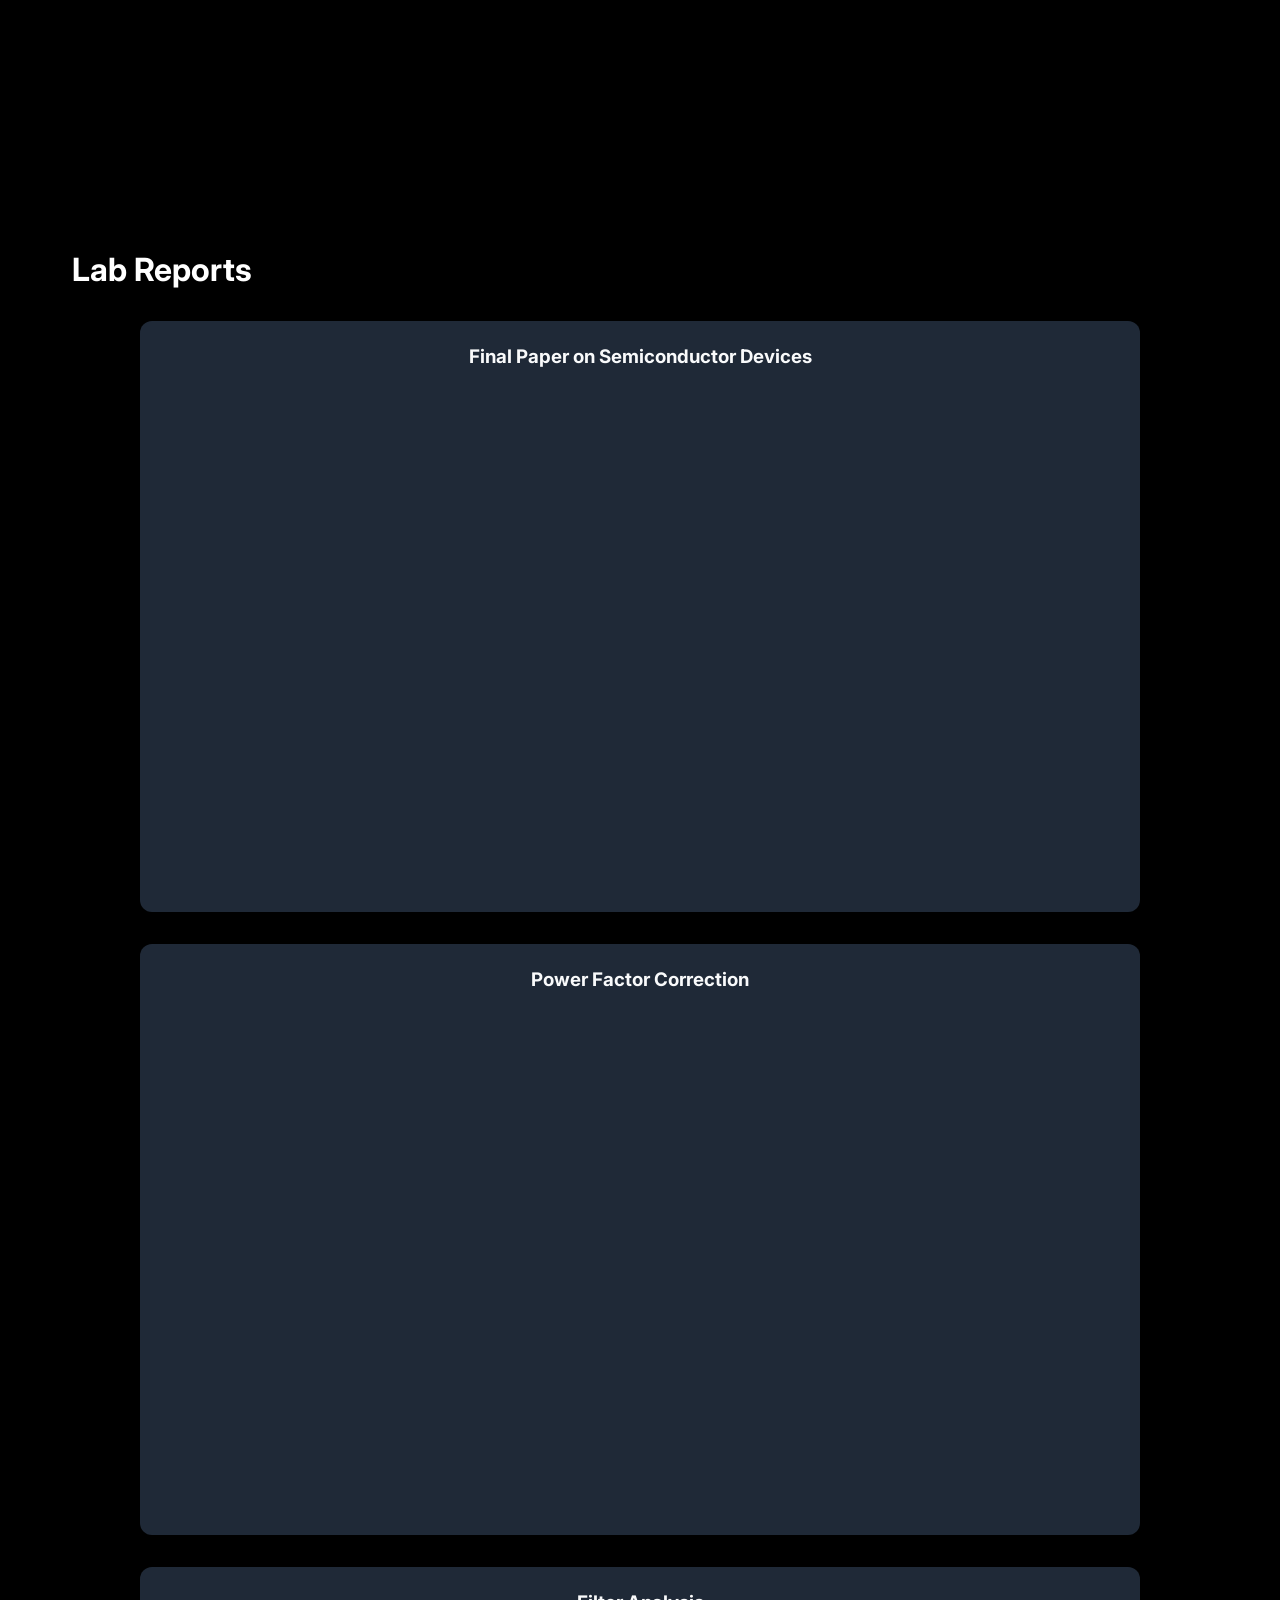
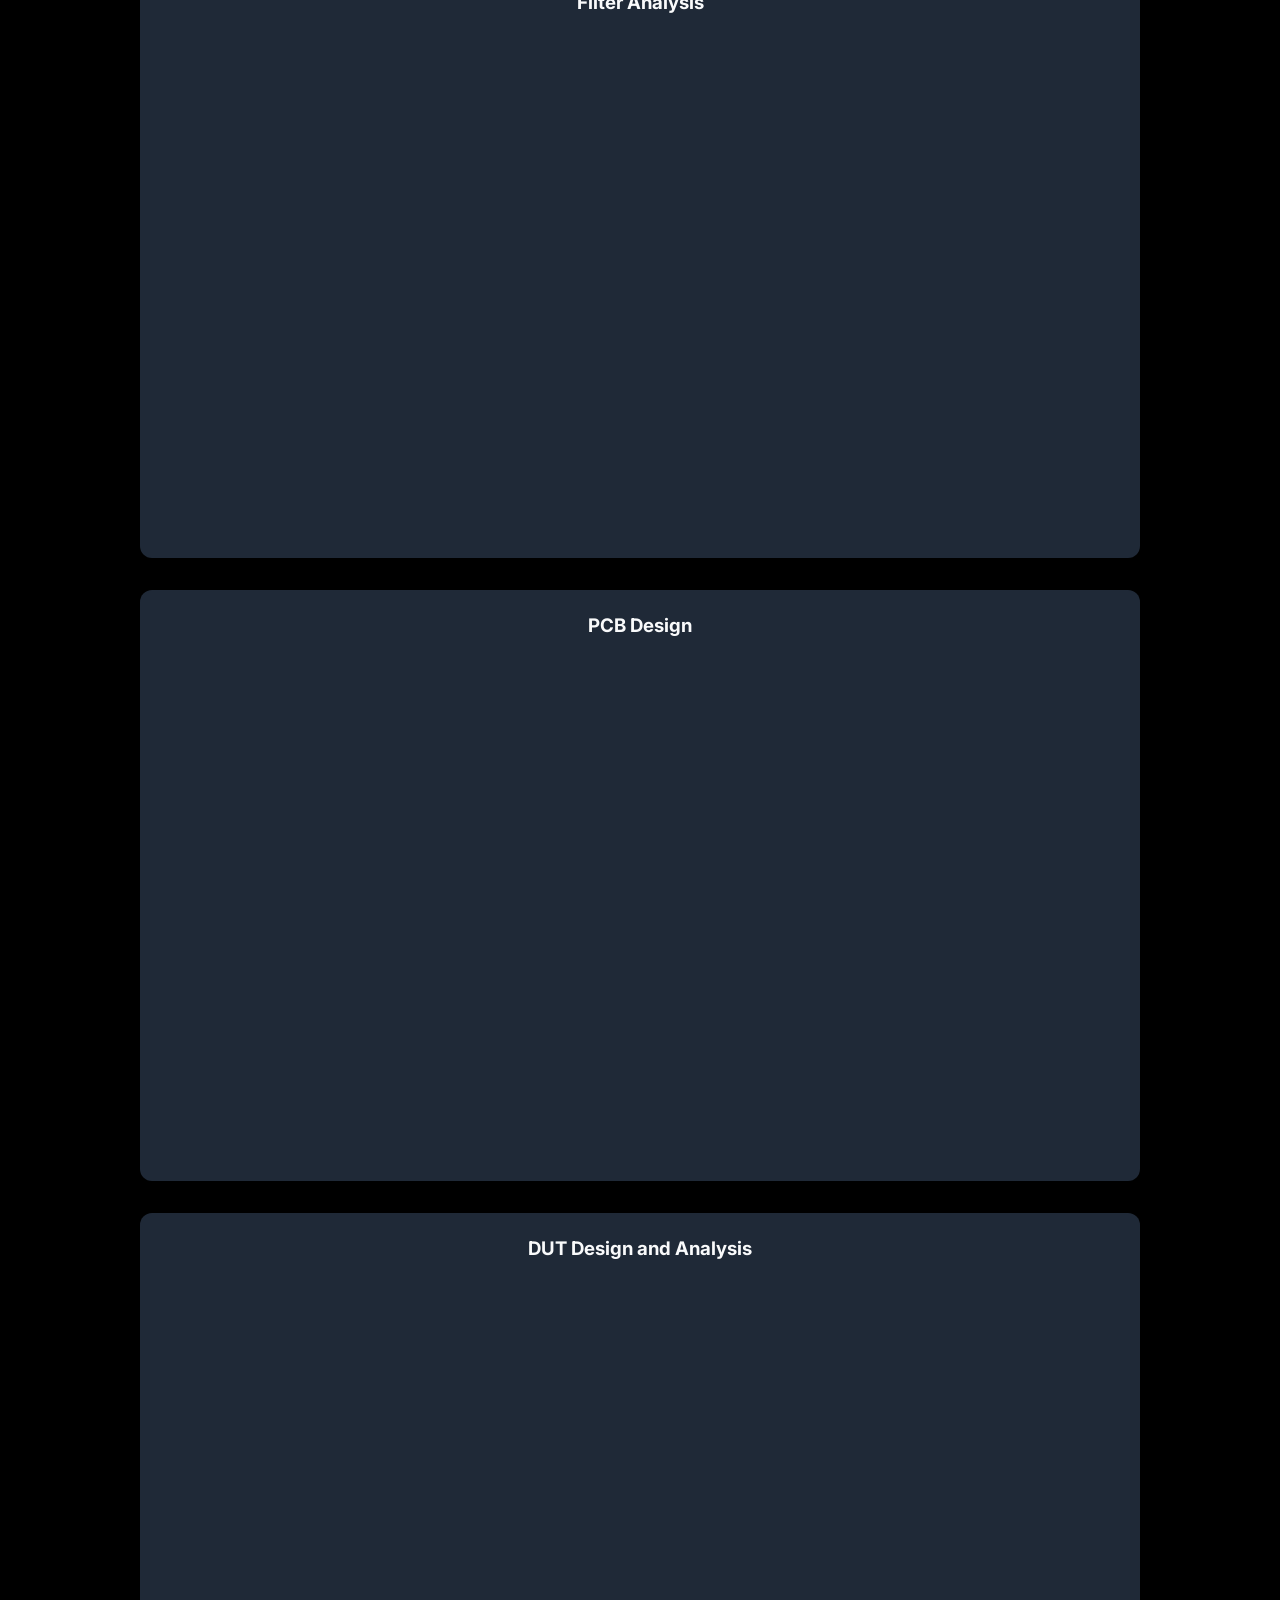
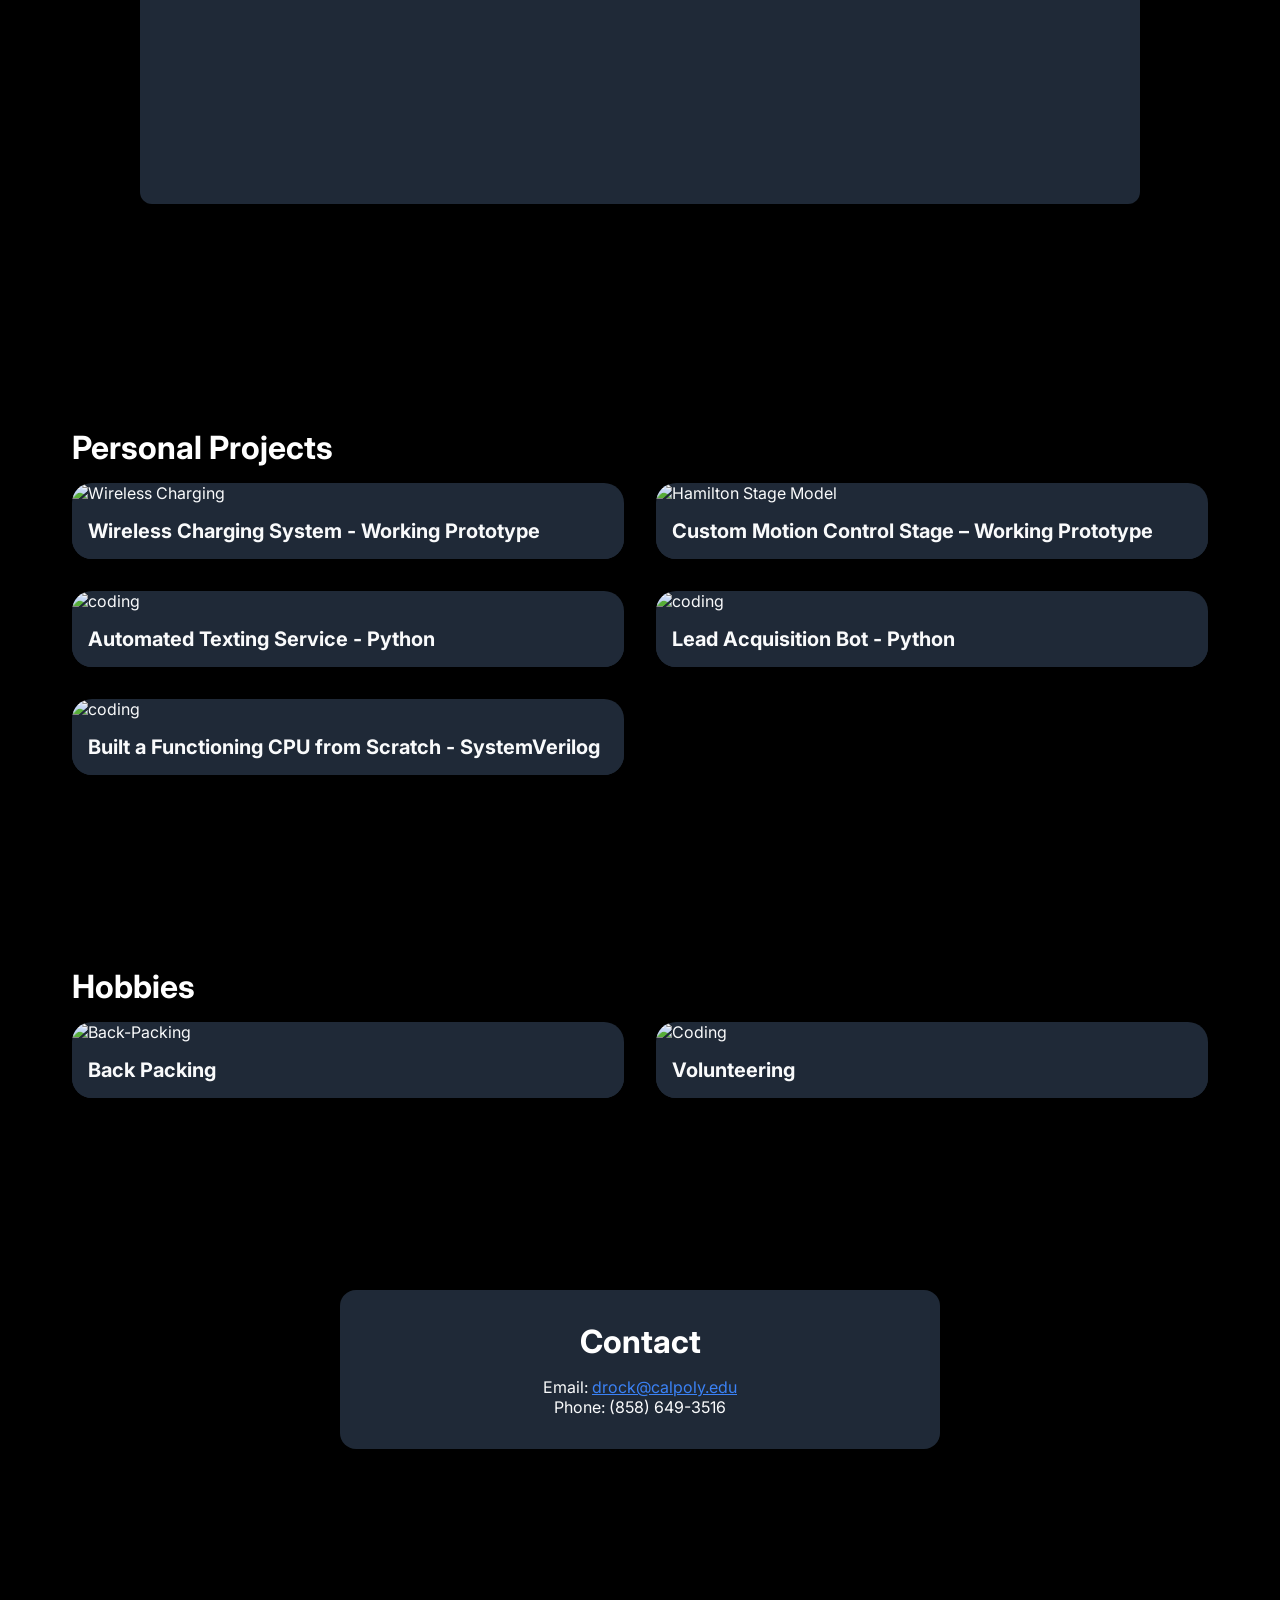
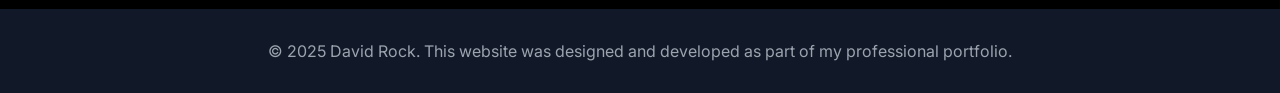
==== commit 4b630c0b: "Remove mention of embedded development from bio" ====
--- a/index.html
+++ b/index.html
@@ -219,7 +219,7 @@
   <!-- here is the about section -->
   <section id="about">
     <h2>About Me</h2>
-    <p>I’m a hands-on engineer who thrives at the intersection of creativity, precision, and exploration. My interests lie in RF systems, analog circuits, embedded development, and systems integration.</p>
+    <p>I’m a hands-on engineer who thrives at the intersection of creativity, precision, and exploration. My interests lie in RF systems, analog circuits,and systems integration.</p>
   </section>
 <!-- here is the resume section -->
   <section id="resume">
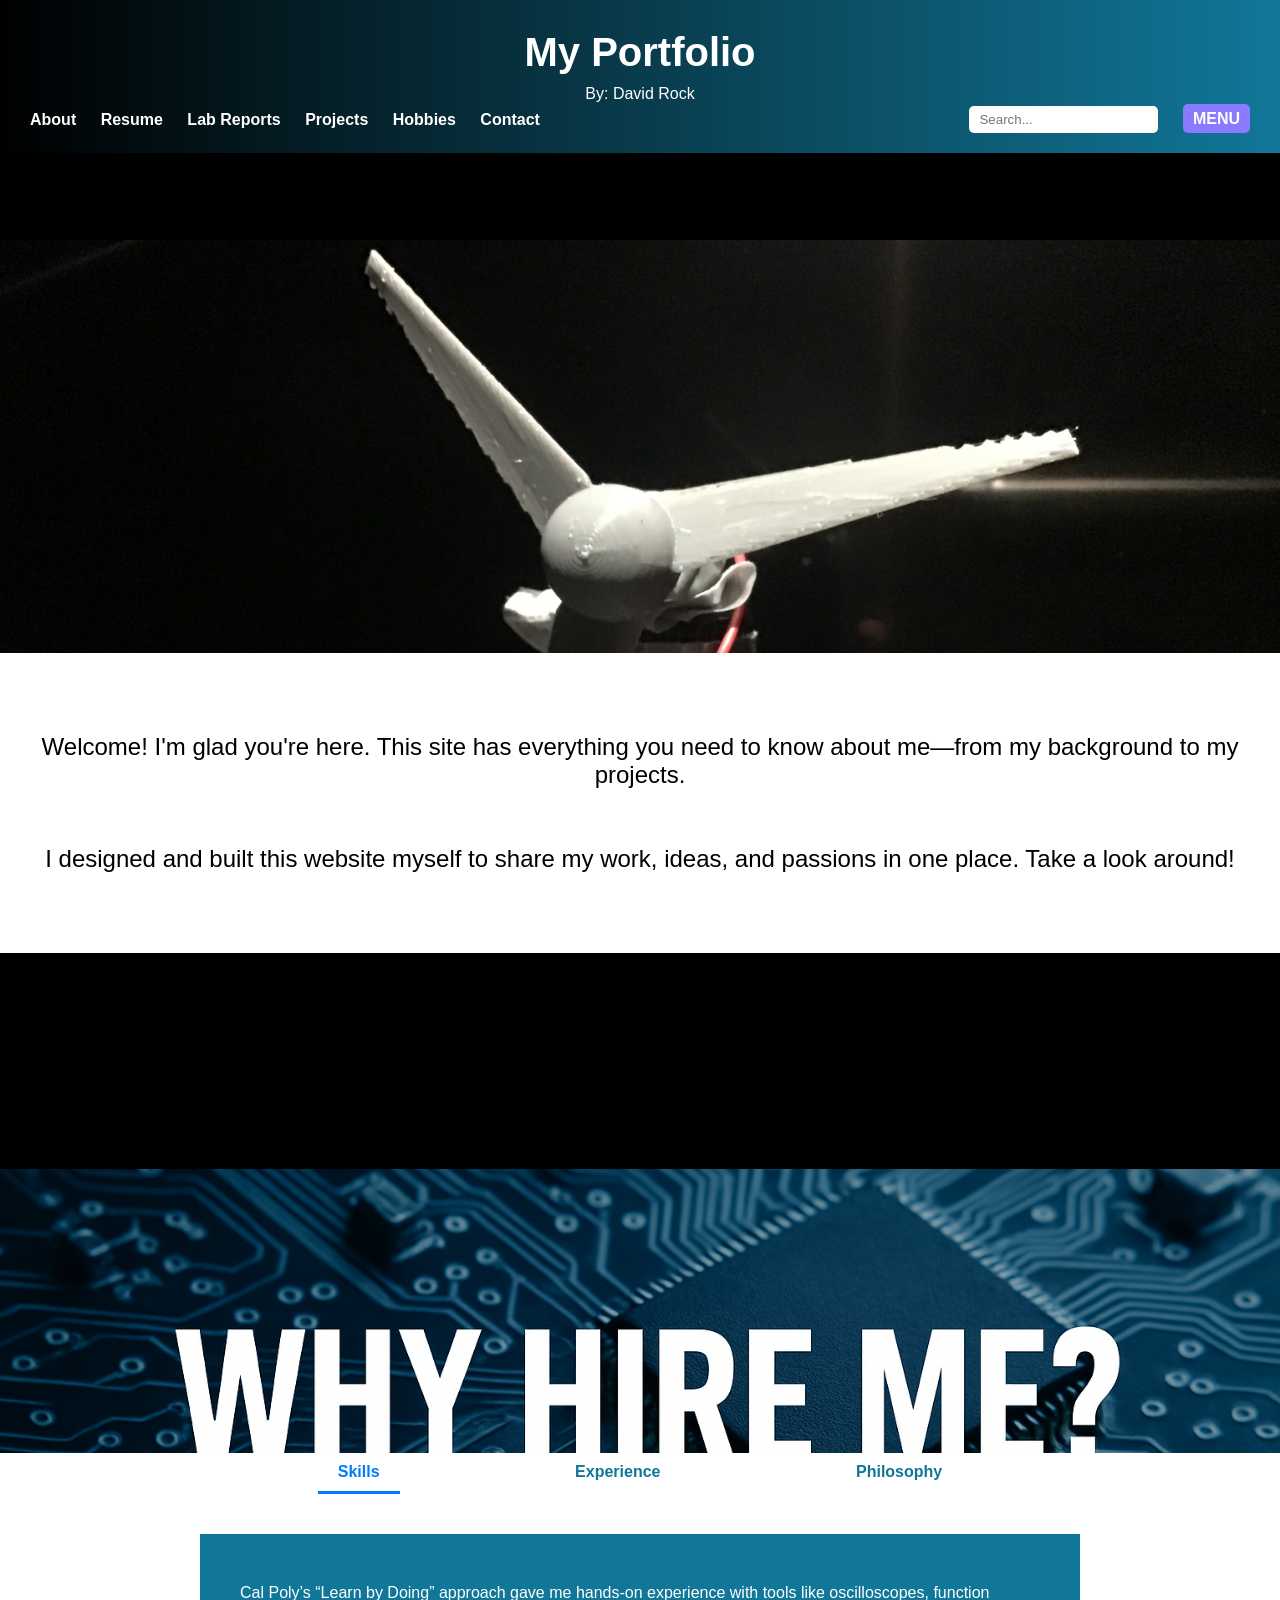
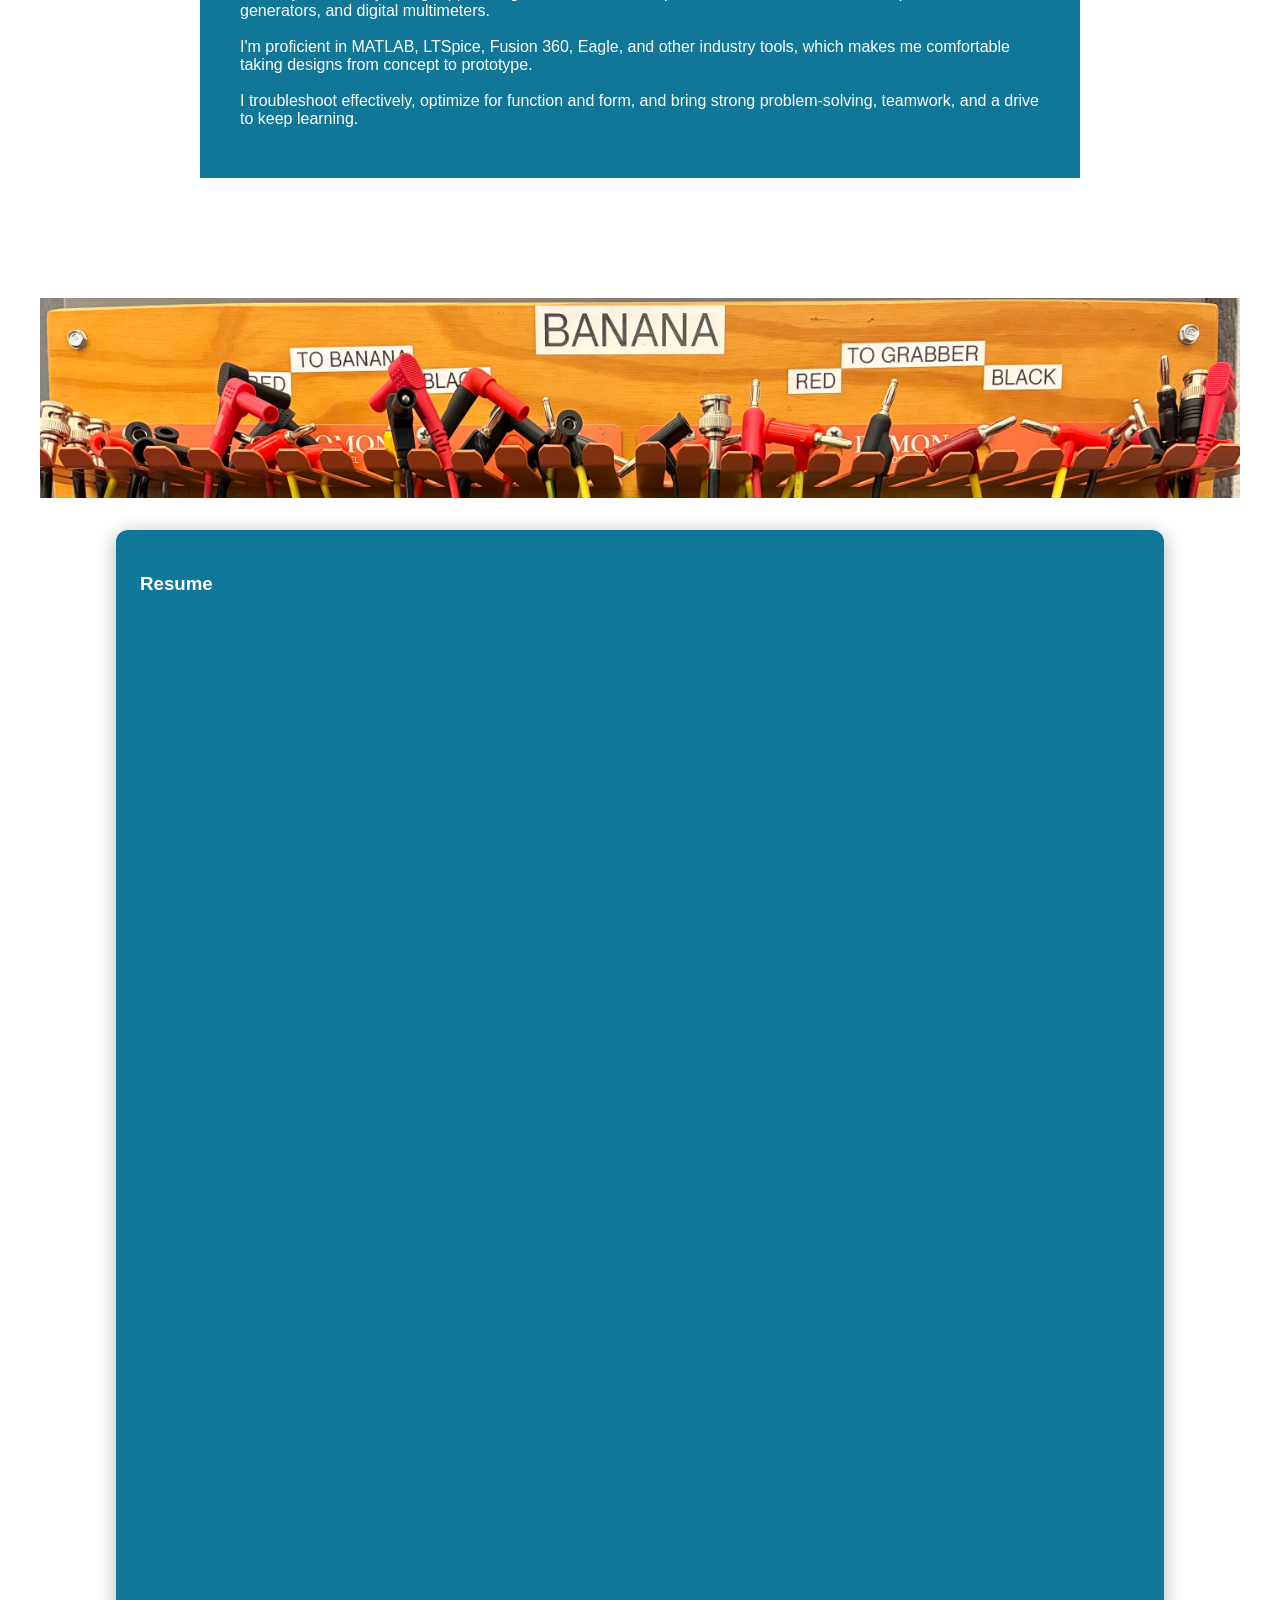
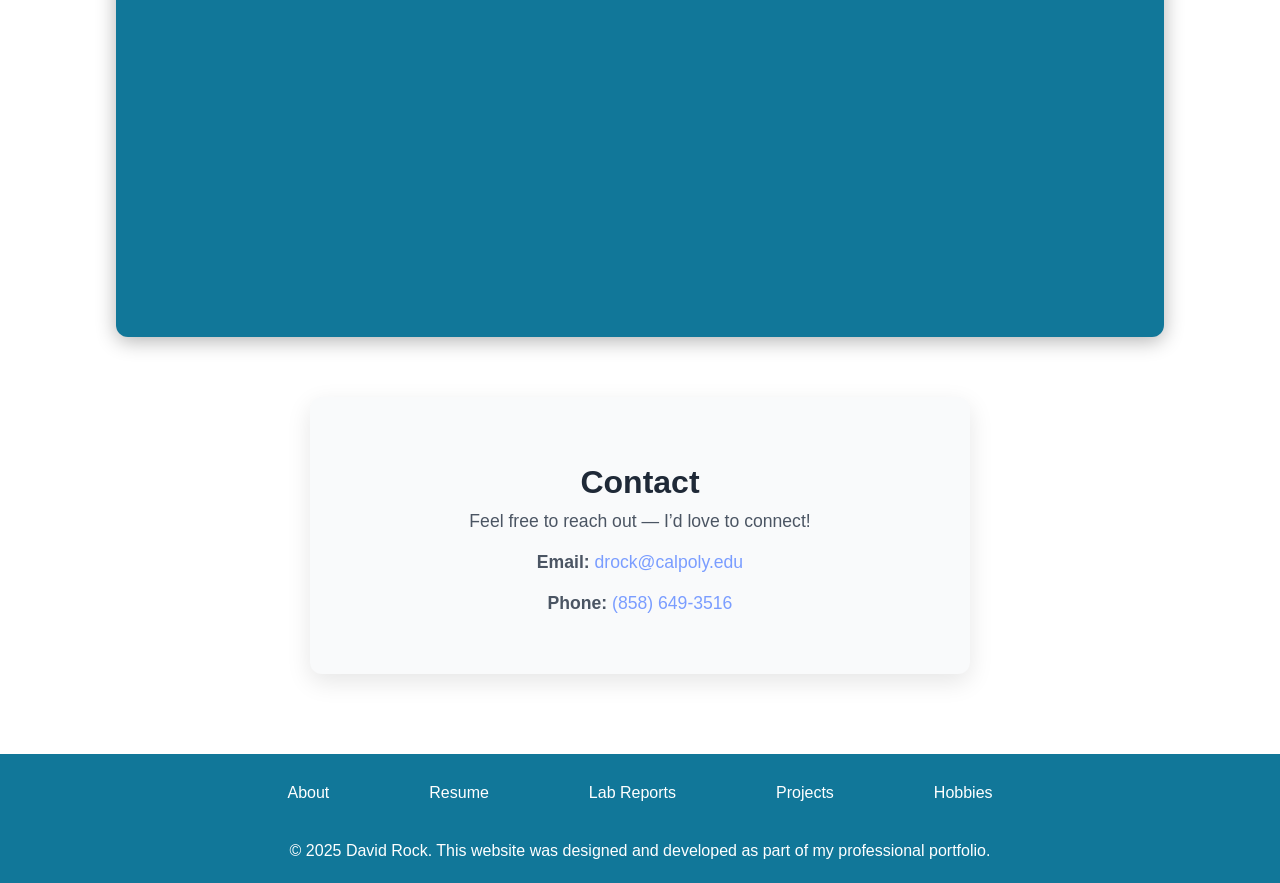
==== commit c4a1f8fd: "Add files via upload" ====
--- a/index.html
+++ b/index.html
@@ -1,416 +1,138 @@
-<!DOCTYPE html>
-<!--Here is the Game plan for the future of this website
-1. move hobbies to end of page 
-2. make a bubble for the contacts
-3. change the label from labs to hobbies and change the order
-4. more to the personal projects section - auto texter, wind mill, embed stl file
-5. refine writing make descritptions more proffectional and make the about me better
--->
-<html lang="en">
 <head>
-  <meta charset="UTF-8" />
-  <meta name="viewport" content="width=device-width, initial-scale=1.0" />
-  <title>David Rock | Portfolio</title>
-  <link href="https://fonts.googleapis.com/css2?family=Inter:wght@400;700&display=swap" rel="stylesheet">
-  <style>
-    * {
-      box-sizing: border-box;
-      scroll-behavior: smooth;
-      margin: 0;
-      padding: 0;
-    }
-    body {
-      font-family: 'Inter', sans-serif;
-      background-color: #000;
-      color: #f9fafb;
-    }
-    nav {
-      position: fixed;
-      width: 100%;
-      background-color: rgba(0, 0, 0, 0.85);
-      padding: 1rem;
-      display: flex;
-      justify-content: center;
-      gap: 2rem;
-      z-index: 1000;
-    }
-    nav a {
-      color: #fff;
-      font-weight: bold;
-      text-decoration: none;
-    }
-    nav a:hover {
-      color: #3b82f6;
-    }
-    header {
-      background: linear-gradient(135deg, #cbd5ff, #e0e7ff);
-      padding: 12rem 2rem 6rem;
-      text-align: center;
-    }
-    header h1 {
-      font-size: 3rem;
-      margin-bottom: 1rem;
-      color: #000;
-    }
-    header p {
-      font-size: 1.25rem;
-      color: #111827;
-    }
-    header a {
-      color: #2563eb;
-      text-decoration: underline;
-    }
-    section {
-      padding: 6rem 2rem;
-      max-width: 1200px;
-      margin: auto;
-      opacity: 0;
-      transform: translateY(40px);
-      transition: all 0.6s ease-out;
-    }
-    section.visible {
-      opacity: 1;
-      transform: translateY(0);
-    }
-    section h2 {
-      font-size: 2rem;
-      margin-bottom: 1rem;
-      color: #fff;
-    }
-    .project-gallery {
-      display: grid;
-      grid-template-columns: repeat(2, 1fr);
-      gap: 2rem;
-    }
-    .project-card {
-      background-color: #1f2937;
-      border-radius: 20px;
-      overflow: hidden;
-      position: relative;
-      cursor: pointer;
-      transition: transform 0.3s ease;
-      color: #f9fafb;
-    }
-    .project-card:hover {
-      transform: scale(1.02);
-    }
-    .project-card img {
-      width: 100%;
-      height: 200px;
-      object-fit: cover;
-    }
-    .project-card .content {
-      padding: 1rem;
-      background-color: #1f2937;
-      color: #f9fafb;
-    }
-    .project-card .content h3 {
-      margin: 0;
-      font-size: 1.25rem;
-    }
-    .popup-panel {
-      position: fixed;
-      top: 0;
-      left: 0;
-      width: 100vw;
-      height: 100vh;
-      background-color: rgba(0, 0, 0, 0.7);
-      display: none;
-      justify-content: center;
-      align-items: center;
-      z-index: 2000;
-    }
-    .popup-content {
-      background: white;
-      padding: 2rem;
-      border-radius: 10px;
-      width: 90%;
-      max-width: 800px;
-      color: #000;
-    }
-    .popup-close {
-      float: right;
-      cursor: pointer;
-      font-size: 1.5rem;
-    }
-    .contact-box {
-      background-color: #1f2937;
-      padding: 2rem;
-      border-radius: 16px;
-      max-width: 600px;
-      margin: auto;
-      box-shadow: 0 4px 20px rgba(0,0,0,0.4);
-      text-align: center;
-    }
+  <meta charset="UTF-8">
+  <meta name="viewport" content="width=device-width, initial-scale=1.0">
+  <title>David Rock Portfolio</title>
+  <link rel="stylesheet" href="DSR_Portfolio_Style_About.css">
+  <script src="slide_mover.js" defer></script>
+</head>
 
-    footer {
-      background-color: #111827;
-      color: #9ca3af;
-      text-align: center;
-      padding: 2rem;
-      margin-top: 4rem;
-    }
-    @media (max-width: 600px) {
-      header h1 {
-        font-size: 2rem;
-      }
-    }
-   .pdf-card {
-      background-color: #1f2937;
-      padding: 1.5rem;
-      margin: 2rem auto;
-      border-radius: 12px;
-      box-shadow: 0 4px 20px rgba(0,0,0,0.3);
-      max-width: 1000px;
-      transition: transform 0.3s ease;
-    }
-    
-    .pdf-card h3 {
-      margin-bottom: 1rem;
-      color: #f9fafb;
-      text-align: center;
-    }
-    
-    .pdf-card:hover {
-      transform: scale(1.01);
-    }
-    .resume-card {
-      background: linear-gradient(135deg, #1e293b, #0f172a);
-      padding: 2rem;
-      border-radius: 20px;
-      box-shadow: 0 6px 30px rgba(0, 0, 0, 0.5);
-      max-width: 900px;
-      margin: 4rem auto;
-      color: #f9fafb;
-      text-align: center;
-    }
-    
-    .resume-intro {
-      font-size: 1.1rem;
-      margin-bottom: 1rem;
-      color: #cbd5e1;
-    }
-    .contact-box a {
-      color: #3b82f6; /* bright blue */
-      text-decoration: underline;
-    }
-    
-    .contact-box a:hover {
-      color: #60a5fa; /* lighter blue on hover */
-    }
 
-  </style>
-</head>
-  <!-- the above is styling below here is the navigation tabs and the sections-->
+<header>
+  <h1>My Portfolio</h1>
+  <p>By: David Rock</p>
+  <nav>
+    <div class="nav-left">
+      <a href="https://dsr-byte.github.io">About</a>
+      <a href="#resume">Resume</a>
+      <a href="https://dsr-byte.github.io/Website_Pages/Pages_Lab_Reports/Lab_Reports.html">Lab Reports</a>
+      <a href="https://dsr-byte.github.io/Website_Pages/Pages_Projects/projects.html">Projects</a>
+      <a href="https://dsr-byte.github.io/Website_Pages/Pages_Hobbies/Hobbies.html">Hobbies</a>
+      <a href="#contact">Contact</a>
+    </div>
+
+    <div class="nav-right">
+      <input type="text" placeholder="Search..." class="search-bar">
+      <a href="#menu" class="menu-tag">MENU</a>
+    </div>
+  </nav>
+</header>
+
 <body>
-  <nav aria-label="Main navigation">
-    <a href="#about">About</a>
-    <a href="#resume">Resume</a>
-    <a href="#lab-reports">Lab Reports</a>
-    <a href="#projects">Projects</a>
-    <a href="#Hobbies">Hobbies</a>
-    <a href="#contact">Contact</a>
-  </nav>
+  <div class="front_page_slider">
+    <div class="slides">
+      <!-- Slide 1 -->
+      <div class="slide active">
+        <img src="Turbine_3D_Print.jpeg" alt="Slide 1">
+      </div>
 
-  <header>
-    <h1>David Rock</h1>
-    <p>Electrical Engineering Student | Cal Poly San Luis Obispo</p>
-  </header>
-  <!-- here is the about section -->
-  <section id="about">
-    <h2>About Me</h2>
-    <p>I’m a hands-on engineer who thrives at the intersection of creativity, precision, and exploration. My interests lie in RF systems, analog circuits,and systems integration.</p>
-  </section>
-<!-- here is the resume section -->
+      <!-- Slide 2 -->
+      <div class="slide">
+        <img src="Basis_Board.jpeg" alt="Slide 2">
+      </div>
+
+      <!-- Slide 3 -->
+      <div class="slide">
+        <img src="CPE_Elevator_1.png" alt="Slide 3">
+      </div>
+    </div>
+  </div>
+
+  <div class="frontpage_statment_box">
+    <div class="frontpage_ST_BX_content">
+  Welcome! I'm glad you're here. This site has everything you need to know about me—from my background to my projects.<br><br><br>
+  I designed and built this website myself to share my work, ideas, and passions in one place. Take a look around!
+    </div>
+  </div>
+  
+  <div class="front_page_slider">
+    <div class="slides">
+      <!-- Slide 1 -->
+      <div class="slide active">
+        <img src="Why_Hire_Me.png" alt="Slide 1">
+      </div>
+    </div>
+  </div>
+  
+  <div class="Fp_why_me">
+    <input type="radio" name="tab" id="tab1" checked>
+    <input type="radio" name="tab" id="tab2">
+    <input type="radio" name="tab" id="tab3">
+
+    <div class="tab-bar">
+      <label for="tab1">Skills</label>
+      <label for="tab2">Experience</label>
+      <label for="tab3">Philosophy</label>
+    </div>
+
+    <div class="content">
+      <div id="content1" class="tab-content">
+        Cal Poly’s “Learn by Doing” approach gave me hands-on experience with tools like oscilloscopes, function generators, and digital multimeters.
+        <br><br>
+        I'm proficient in MATLAB, LTSpice, Fusion 360, Eagle, and other industry tools, which makes me comfortable taking designs from concept to prototype.
+        <br><br>
+        I troubleshoot effectively, optimize for function and form, and bring strong problem-solving, teamwork, and a drive to keep learning.
+      </div>
+      <div id="content2" class="tab-content">
+        I have over 6 months of industry experience in the world of startups and over two years of experience with common lab equipment. 
+        I also have 5 months of experience with high-power equipment such as high-power induction motors and 3-phase power electronics like 3-phase inductors, etc.
+        <br><br>
+        Additionally, I have worked on projects that required designing and testing power systems, troubleshooting complex circuits, and collaborating with cross-functional teams to meet project deadlines. 
+        My hands-on experience has given me a strong foundation in electrical engineering principles and practical applications.
+      </div>
+      <div id="content3" class="tab-content">
+        My philosophy aligns with the core of engineering: applying science and math to solve real-world problems within constraints. I take on challenges directly and focus on delivering practical, effective solutions.
+        <br><br>
+        In team environments, I listen actively and contribute insight with clarity and purpose.
+        <br><br>
+        To me, the only constant in measuring success is knowing you gave it your all. That is the standard I hold myself to, no matter the outcome.
+      </div>
+    </div>
+
+  <div class="front_page_slider_squish">
+    <div class="slides">
+      <!-- Slide 1 -->
+      <div class="slide active">
+        <img src="Banana_Leads.png" alt="Slide 1">
+      </div>
+    </div>
+  </div>
+
   <section id="resume">
-    <div class="resume-card">
-      <h2>Resume</h2>
-      <p class="resume-intro">A snapshot of my experience, education, and projects. View or download below:</p>
-      <iframe src="https://drive.google.com/file/d/1f9Aaoc8Zlw2aEpfaKLZRO-MfQsmgUCLw/preview" width="100%" height="600px" style="border: none; border-radius: 8px;"></iframe>
+    <div class="pdf-card">
+      <h3>Resume</h3>
+      <iframe src="https://drive.google.com/file/d/1C5WjbvZJYhnv0d5Wi2jVksfgz1YGUQ4M/preview" width="100%" height="1300px" style="border: none;"></iframe>
     </div>
   </section>
 
-
-<!-- Lab Reports Section -->
-<section id="lab-reports">
-  <h2>Lab Reports</h2>
-
-  <div class="pdf-card">
-    <h3>Final Paper on Semiconductor Devices</h3>
-    <iframe src="https://drive.google.com/file/d/1LQ0ENTYT7nlTnw5Klg-WPawLj1eI3WgO/preview" width="100%" height="500px" style="border: none;"></iframe>
-  </div>
-
-  <div class="pdf-card">
-    <h3>Power Factor Correction</h3>
-    <iframe src="https://drive.google.com/file/d/1tjl5xguiClZi8_g9NpJN4wzW8izX3wDE/preview" width="100%" height="500px" style="border: none;"></iframe>
-  </div>
-
-  <div class="pdf-card">
-    <h3>Filter Analysis</h3>
-    <iframe src="https://drive.google.com/file/d/17xhjao7TsRjzjmreNxrU8Z1EnKGdqBwU/preview" width="100%" height="500px" style="border: none;"></iframe>
-  </div>
-
-  <div class="pdf-card">
-    <h3>PCB Design</h3>
-    <iframe src="https://drive.google.com/file/d/1UAhjPVlb-nGu1TL9YQF6rPglRh1lRzhb/preview" width="100%" height="500px" style="border: none;"></iframe>
-  </div>
-
-  <div class="pdf-card">
-    <h3>DUT Design and Analysis</h3>
-    <iframe src="https://drive.google.com/file/d/1wONz2ONax_ZyVrACM13OqzBUd8RYwCFT/preview" width="100%" height="500px" style="border: none;"></iframe>
-  </div>
-</section>
-
-
-<!-- here is the projects section -->
-  <section id="projects">
-    <h2>Personal Projects</h2>
-    <div class="project-gallery">
-      
-      <div class="project-card" onclick="openPopup('Wireless Charging System', `Built a small-scale wireless power transfer prototype utilizing LTSpice for circuit simulation, MATLAB for analysis, and Fusion 360 for mechanical design.
-      This project allowed me to apply newly introduced concepts in power transfer and regulation, bridging theoretical knowledge with practical experimentation at the component level.
-      I was able to successfully charge a battery wirelessly from a power supply, which made the results especially rewarding and exciting to demonstrate.`)">
-        
-        <img src="https://github.com/DSR-byte/dsr-byte.github.io/blob/main/Wireless%20Charging.jpeg?raw=true" alt="Wireless Charging">
-        <div class="content">
-          <h3>Wireless Charging System - Working Prototype</h3>
-        </div>
-      </div>
-      
-      <div class="project-card" onclick="openPopup('A Recreation of the Stage in the Musical Hamilton', `I designed and built a mechanical stage simulator inspired by the rotating platform used in the musical Hamilton. 
-      The system incorporated custom PCB design, Arduino programming, and 3D-printed components, along with an IR-based control interface for precise rotational control. 
-      This project was presented at a student showcase, where it received one of the highest evaluation scores among all entries.`)">
-        
-        <img src="https://github.com/DSR-byte/dsr-byte.github.io/blob/main/Hamiltoc%20stage.jpg?raw=true" alt="Hamilton Stage Model">
-        <div class="content">
-          <h3>Custom Motion Control Stage – Working Prototype </h3>
-        </div>
-      </div>
-
-       <div class="project-card" onclick="openPopup('Automated Texting Bot', `I designed and built a macOS application that enables mass texting via a connected phone.
-       During this project, I learned to work with various Python libraries for reading and writing Excel files. The application allows users to upload a file containing names, phone numbers, and addresses.
-       It then sends personalized text messages using the corresponding names and, optionally, addresses.
-       The tool is versatile and can be applied in multiple contexts; it is currently being used by a client for real estate marketing and by a local college club for announcements.`)">
-        
-        <img src="https://github.com/DSR-byte/DSR-byte.github.io/blob/94b7b2cff3298378a316115216e1403703a0585a/code%20snip.png?raw=true" alt="coding">
-        <div class="content">
-          <h3>Automated Texting Service - Python</h3>
-        </div>
-      </div>
-
-      <div class="project-card" onclick="openPopup('Lead Acquisition Bot', `I designed and built a macOS application that enables mass lead acquisition.
-      During this project, I worked with various Python libraries that enable browser emulation. The application allows users to upload a file containing names and addresses.
-      It then scrapes publicly available data to find a phone number for each name.
-      The tool is versatile and can be applied in multiple contexts; it is currently being used by a client for real estate marketing.`)">
-        
-        <img src="https://github.com/DSR-byte/DSR-byte.github.io/blob/94b7b2cff3298378a316115216e1403703a0585a/code%20snip.png?raw=true" alt="coding">
-        <div class="content">
-          <h3>Lead Acquisition Bot - Python</h3>
-        </div>
-      </div>
-
-      <div class="project-card" onclick="openPopup('Auto Clicker', `I designed and built a custom CPU from scratch using SystemVerilog. 
-      The project involved implementing all major components of a functioning processor, including an ALU, register file, immediate generator, branch logic, and control unit.
-      I designed the architecture to support instruction decoding, pipelined execution, and basic branching, and simulated each module to verify correctness.
-      This hands-on experience gave me a strong understanding of digital logic design, data path control, and instruction flow, as well as how to structure modular, synthesizable HDL code.
-      Through this work, I developed a solid grasp of the full ASIC design flow at the RTL level.`)">
-        
-        <img src="https://github.com/DSR-byte/DSR-byte.github.io/blob/94b7b2cff3298378a316115216e1403703a0585a/code%20snip.png?raw=true" alt="coding">
-        <div class="content">
-          <h3>Built a Functioning CPU from Scratch - SystemVerilog</h3>
-        </div>
-      </div>
-      
-    </div>
-  </section>
-</section>
-<!-- here is the hobbies section -->
-  <section id="Hobbies">
-    <h2>Hobbies</h2>
-    <div class="project-gallery">
-      
-      <div class="project-card" onclick="openPopup('Back-Packing', `Outside of engineering, I’m passionate about exploring the outdoors. 
-      Whether it’s hiking, cycling, or just being in motion, I find energy in the wind on my face and the burn in my legs. 
-      It’s where I recharge, reflect, and reconnect with the bigger picture.`)">
-        
-        <img src="https://github.com/DSR-byte/DSR-byte.github.io/blob/main/IMG_1514.jpeg?raw=true" alt="Back-Packing">
-        <div class="content">
-          <h3>Back Packing</h3>
-        </div>
-      </div>
-      
-      <div class="project-card" onclick="openPopup('Coding', `Volunteering is my outlet. It enables me to focus on gratitude.
-      I enjoy giving back to my community and working to create a better more equitable sociaty. Seeing real results unfold in real time empowers me to 
-      keep volenteering time after time.`)">
-        
-        <img src="https://github.com/DSR-byte/DSR-byte.github.io/blob/main/image.png?raw=true" alt="Coding">
-        <div class="content">
-          <h3>Volunteering</h3>
-        </div>
-      </div>
-    </div>
-  </section>
-<!-- here is the contact section -->
+  
   <section id="contact">
     <div class="contact-box">
       <h2>Contact</h2>
-      <p>Email: <a href="mailto:drock@calpoly.edu">drock@calpoly.edu</a></p>
-      <p>Phone: (858) 649-3516</p>
+      <p>Feel free to reach out — I’d love to connect!</p>
+      <p><strong>Email:</strong> <a href="mailto:drock@calpoly.edu">drock@calpoly.edu</a></p>
+      <p><strong>Phone:</strong> <a href="tel:8586493516">(858) 649-3516</a></p>
     </div>
   </section>
-  
-  <div class="popup-panel" id="popup">
-    <div class="popup-content">
-      <span class="popup-close" onclick="closePopup()">&times;</span>
-      <h2 id="popup-title"></h2>
-      <p id="popup-desc"></p>
+
+  <footer>
+    <div class="footer-nav">
+      <a href="https://dsr-byte.github.io">About</a>
+      <a href="#resume">Resume</a>
+      <a href="https://dsr-byte.github.io/Website_Pages/Pages_Lab_Reports/Lab_Reports.html">Lab Reports</a>
+      <a href="https://dsr-byte.github.io/Website_Pages/Pages_Projects/projects.html">Projects</a>
+      <a href="https://dsr-byte.github.io/Website_Pages/Pages_Hobbies/Hobbies.html">Hobbies</a>
     </div>
-  </div>
-<!-- here is where agian im lost but its for controlling the sroll functionality -->
-  <footer>
     <p>&copy; 2025 David Rock. This website was designed and developed as part of my professional portfolio.</p>
   </footer>
 
-  <script>
-    let observedSections = [];
-    let intersectionObserver;
-
-    document.addEventListener("DOMContentLoaded", () => {
-      observedSections = document.querySelectorAll("section");
-      intersectionObserver = new IntersectionObserver(entries => {
-        entries.forEach(entry => {
-          if (entry.isIntersecting) {
-            entry.target.classList.add("visible");
-          }
-        });
-      }, { threshold: 0.1 });
-
-      observedSections.forEach(sec => intersectionObserver.observe(sec));
-
-      document.getElementById('popup').addEventListener('click', function (e) {
-        if (e.target === this) closePopup();
-      });
-    });
-
-    window.addEventListener('scroll', () => {
-      if (window.scrollY === 0) {
-        observedSections.forEach(sec => {
-          sec.classList.remove("visible");
-          intersectionObserver.unobserve(sec);
-          intersectionObserver.observe(sec);
-        });
-      }
-    });
-
-    function openPopup(title, description) {
-      document.getElementById('popup-title').textContent = title;
-      document.getElementById('popup-desc').textContent = description;
-      document.getElementById('popup').style.display = 'flex';
-    }
-
-    function closePopup() {
-      document.getElementById('popup').style.display = 'none';
-    }
-  </script>
 </body>
-</html>
--- a/DSR_Portfolio_Style_About.css
+++ b/DSR_Portfolio_Style_About.css
@@ -0,0 +1,308 @@
+/* Global Styles */
+html {
+  scroll-behavior: smooth;
+}
+
+body {
+  background-color: #FFF;
+  color: #ffffff;
+  font-family: Palatino, sans-serif;
+  margin: 0;
+}
+
+/* Flex Layout */
+nav {
+  display: flex;
+  justify-content: space-between;
+  align-items: center;
+  flex-wrap: wrap;
+}
+
+.nav-left a, .nav-right a {
+  margin: 0 10px;
+  font-weight: bold;
+  color: #fff;
+  text-decoration: none;
+}
+
+/* Search Bar */
+.search-bar {
+  padding: 6px 10px;
+  border: none;
+  border-radius: 5px;
+  margin-right: 10px;
+}
+
+.icon, .menu-tag {
+  background-color: #897AFF;
+  padding: 6px 10px;
+  border-radius: 5px;
+  transition: background 0.3s;
+}
+
+.icon:hover, .menu-tag:hover {
+  background-color: #FFFFFF;
+}
+
+/* Header Styles */
+header {
+  background: linear-gradient(90deg, #000, #179);
+  padding: 20px;
+  text-align: center;
+}
+
+h1 {
+  margin: 10;
+  font-size: 2.5rem;
+}
+
+p {
+  margin: 3;
+  font-size: 1rem;
+}
+
+/* Main Content */
+main {
+  padding: 40px;
+  max-width: 900px;
+  margin: auto;
+}
+
+h2 {
+  color: #00f0ff;
+}
+
+/* Link Styles */
+a {
+  color: #7A9DFF;
+  text-decoration: none;
+  transition: color 0.3s ease;
+}
+
+a:hover {
+  color: #7A9DFF;
+}
+
+.back-link {
+  display: block;
+  text-align: center;
+  margin-top: 40px;
+  font-size: 1.2rem;
+}
+
+/* PDF Card */
+.pdf-card {
+  background-color: #179;
+  padding: 1.5rem;
+  margin: 2rem auto;
+  border-radius: 12px;
+  box-shadow: 0 4px 20px rgba(0,0,0,0.3);
+  max-width: 1000px;
+  transition: transform 0.3s ease;
+}
+
+.pdf-card:hover {
+  transform: scale(1.01);
+}
+
+/* Image Slider */
+.front_page_slider {
+  position: relative;
+  width: 100%;
+  max-height: 500px;
+  overflow: hidden;
+  background-color: #000;
+}
+
+.slides {
+  position: relative;
+  width: 100%;
+  height: 100%;
+}
+
+.slide {
+  min-width: 100%;
+  height: 100%;
+  transition: opacity 0.3s ease-in-out;
+  opacity: 0;
+  position: absolute;
+  top: 0;
+  left: 0;
+  z-index: 0;
+}
+
+.slide.active {
+  opacity: 1;
+  z-index: 1;
+}
+
+.slide img {
+  width: 100%;
+  height: 100%;
+  object-fit: contain;
+  object-position: center;
+  display: block;
+}
+
+
+/* Statement Section */
+.frontpage_statment_box {
+  width: 100%;
+  height: 300px;
+  background-color: #FFF;
+  display: flex;
+  justify-content: center;
+  align-items: center;
+}
+
+.frontpage_ST_BX_content {
+  margin: 10px;
+  font-size: 1.5rem;
+  color: #000;
+  text-align: center;
+}
+
+/* Mini slider section */
+.front_page_slider_squish {
+  position: relative;
+  width: 100%;
+  max-height: 200px;
+  overflow: hidden;
+}
+
+/* Tabs Section */
+.Fp_why_me input {
+  display: none;
+}
+
+.Fp_why_me .tab-bar {
+  display: flex;
+  justify-content: space-around;
+  margin: 0px auto 0;
+  background-color: #FFF;
+  max-width: 800px;
+}
+
+.Fp_why_me .tab-bar label {
+  padding: 10px 20px;
+  cursor: pointer;
+  font-weight: bold;
+  color: #179;
+  border-bottom: 3px solid transparent;
+  transition: all 0.3s ease;
+}
+
+#tab1:checked ~ .tab-bar label[for="tab1"],
+#tab2:checked ~ .tab-bar label[for="tab2"],
+#tab3:checked ~ .tab-bar label[for="tab3"] {
+  color: #007aff;
+  border-color: #007aff;
+}
+
+.Fp_why_me .tab-content {
+  max-width: 800px;
+  margin: 40px auto;
+  opacity: 0;
+  visibility: hidden;
+  height: 0;
+  overflow: hidden;
+  padding: 0 40px;
+  color: white;
+  background: #179;
+  text-align: left;
+  transition: opacity 0.3s ease, visibility 0.3s ease, height 0.3s ease, padding 0.3s ease;
+}
+
+#tab1:checked ~ .content #content1,
+#tab2:checked ~ .content #content2,
+#tab3:checked ~ .content #content3 {
+  opacity: 1;
+  visibility: visible;
+  height: auto;
+  padding-bottom: 50px;
+  padding-top: 50px;
+}
+
+/* Image Grid */
+.image-grid {
+  display: grid;
+  grid-template-columns: repeat(auto-fit, minmax(250px, 1fr));
+  gap: 20px;
+  max-width: 1000px;
+  margin: 0 auto;
+}
+
+.image-grid img {
+  width: 100%;
+  border-radius: 8px;
+  box-shadow: 0 4px 12px rgba(0,0,0,0.1);
+  transition: transform 0.3s ease;
+}
+
+/* Contact Section */
+.contact-box {
+  background-color: #f9fafb;
+  padding: 40px 30px;
+  border-radius: 12px;
+  max-width: 600px;
+  margin: 60px auto;
+  box-shadow: 0 8px 24px rgba(0, 0, 0, 0.1);
+  text-align: center;
+}
+
+.contact-box h2 {
+  font-size: 2rem;
+  margin-bottom: 10px;
+  color: #1f2937;
+}
+
+.contact-box p {
+  color: #4b5563;
+  font-size: 1.1rem;
+  margin-bottom: 20px;
+}
+
+.contact-info a {
+  display: block;
+  margin: 8px 0;
+  font-size: 1.1rem;
+  color: #3b82f6;
+  text-decoration: none;
+  transition: color 0.3s ease;
+}
+
+.contact-info a:hover {
+  color: #2563eb;
+}
+
+/* Footer */
+footer {
+  background-color: #179;
+  padding-top: 30px;
+  padding-bottom: 20px;
+  margin-top: 80px;
+}
+
+.footer-nav {
+  display: flex;
+  justify-content: center;
+  flex-wrap: wrap;
+  gap: 100px;
+}
+
+.footer-nav a {
+  color: #fff;
+  text-decoration: none;
+  font-weight: 500;
+  transition: color 0.3s ease;
+}
+
+.footer-nav a:hover {
+  color: #60a5fa;
+}
+
+footer p {
+  text-align: center;
+  margin-top: 40px;
+  color: #fff;
+}
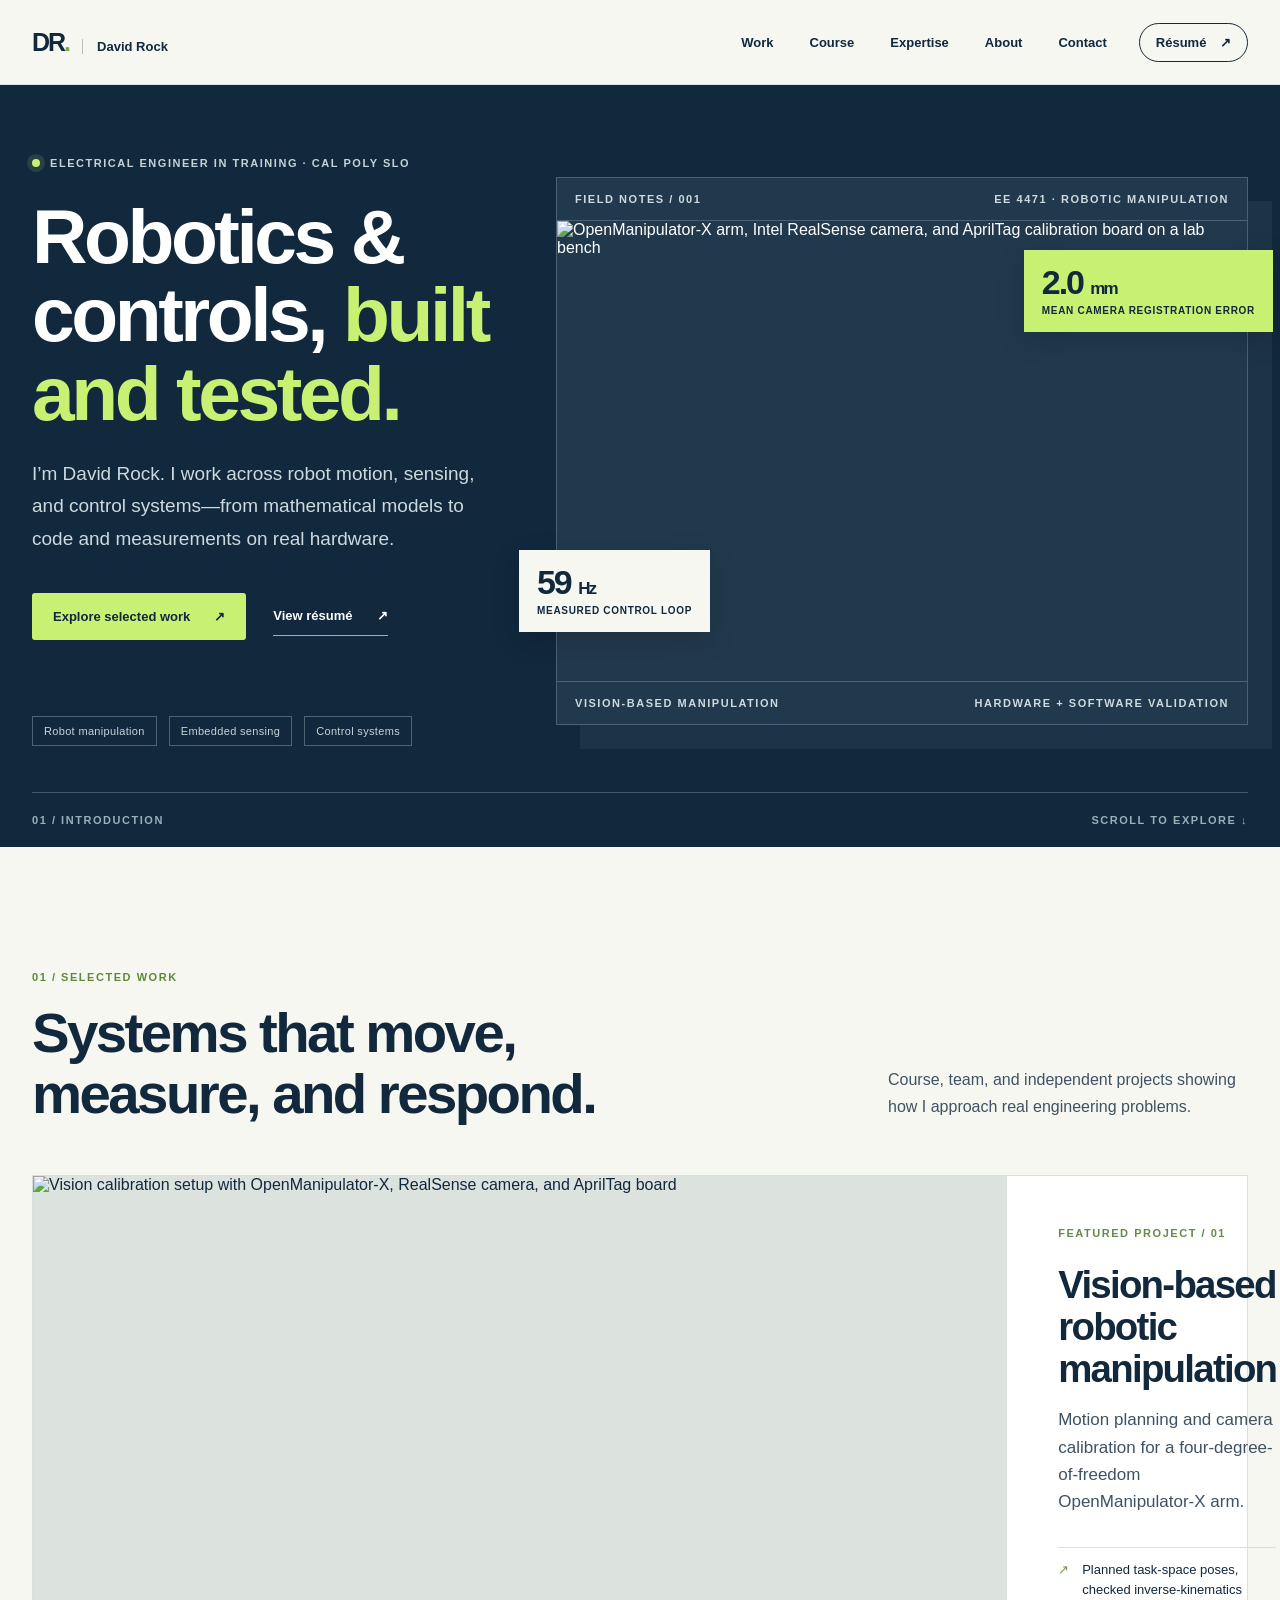
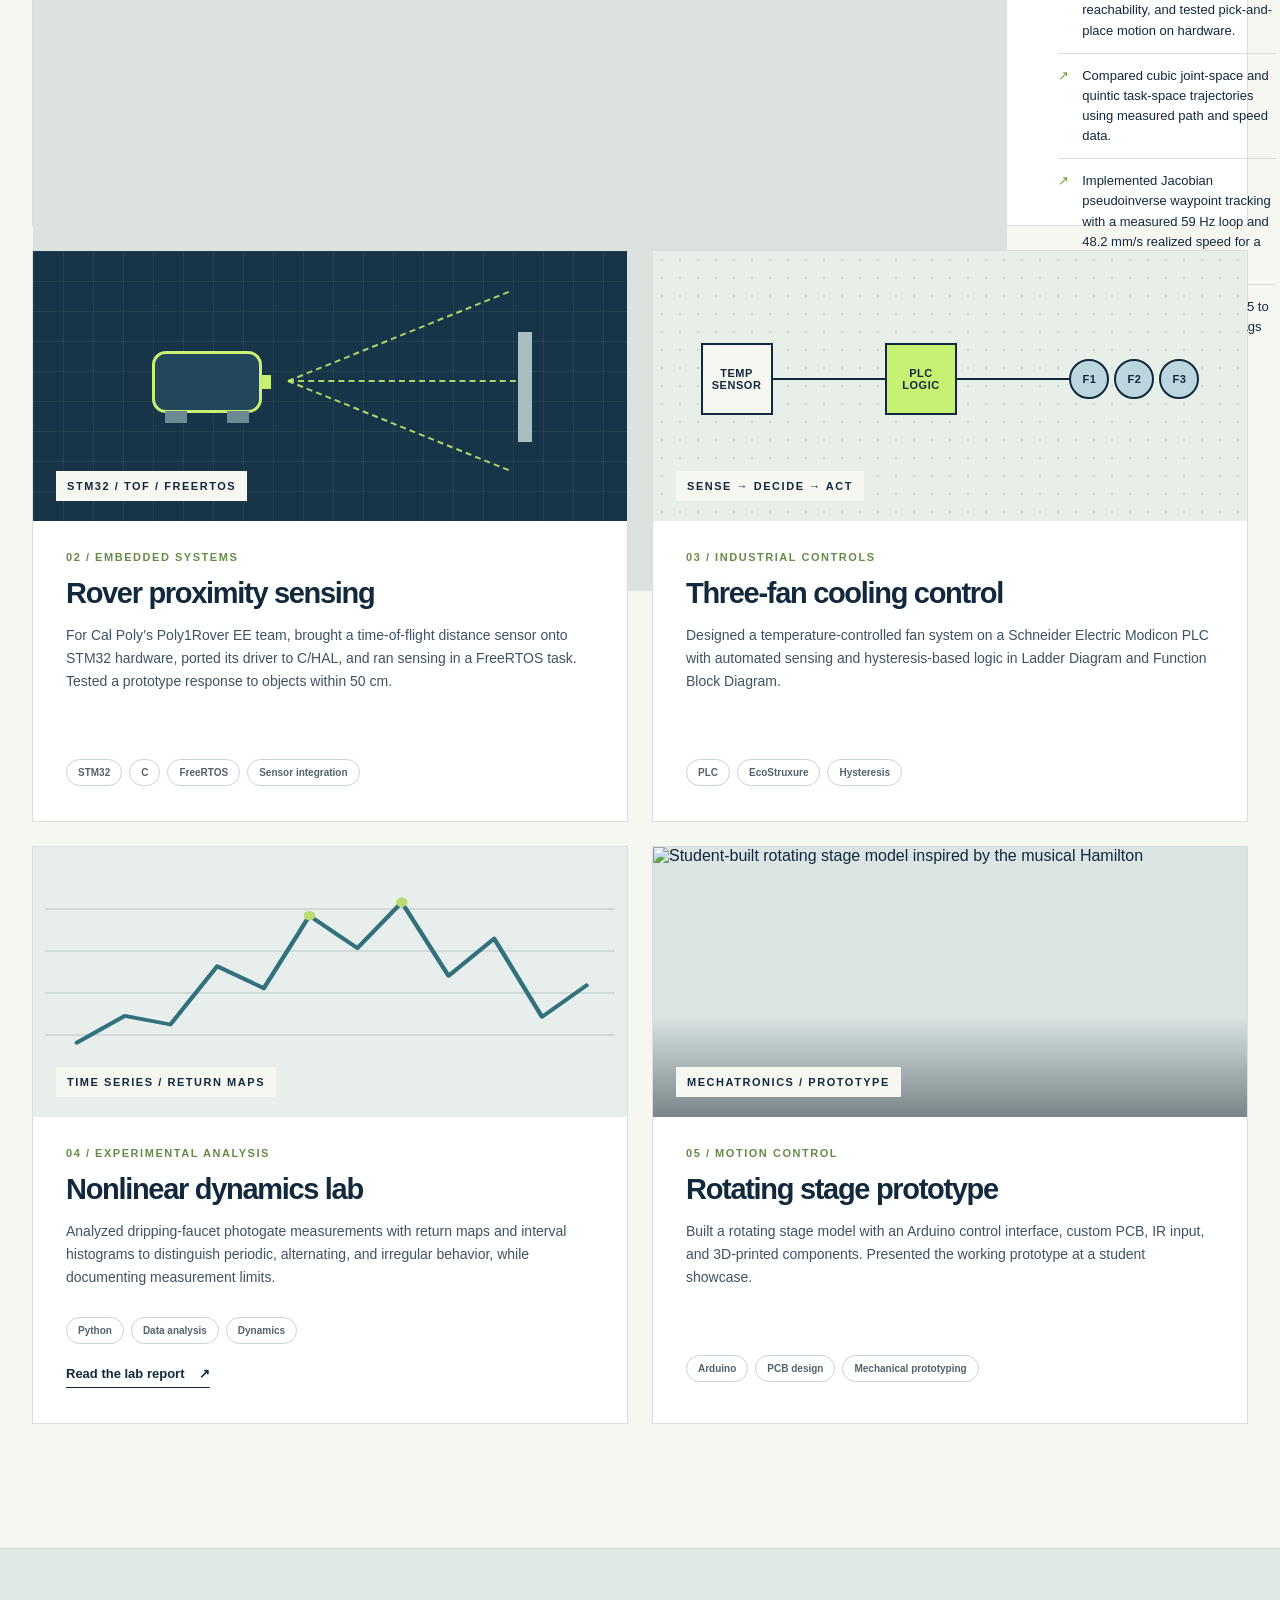
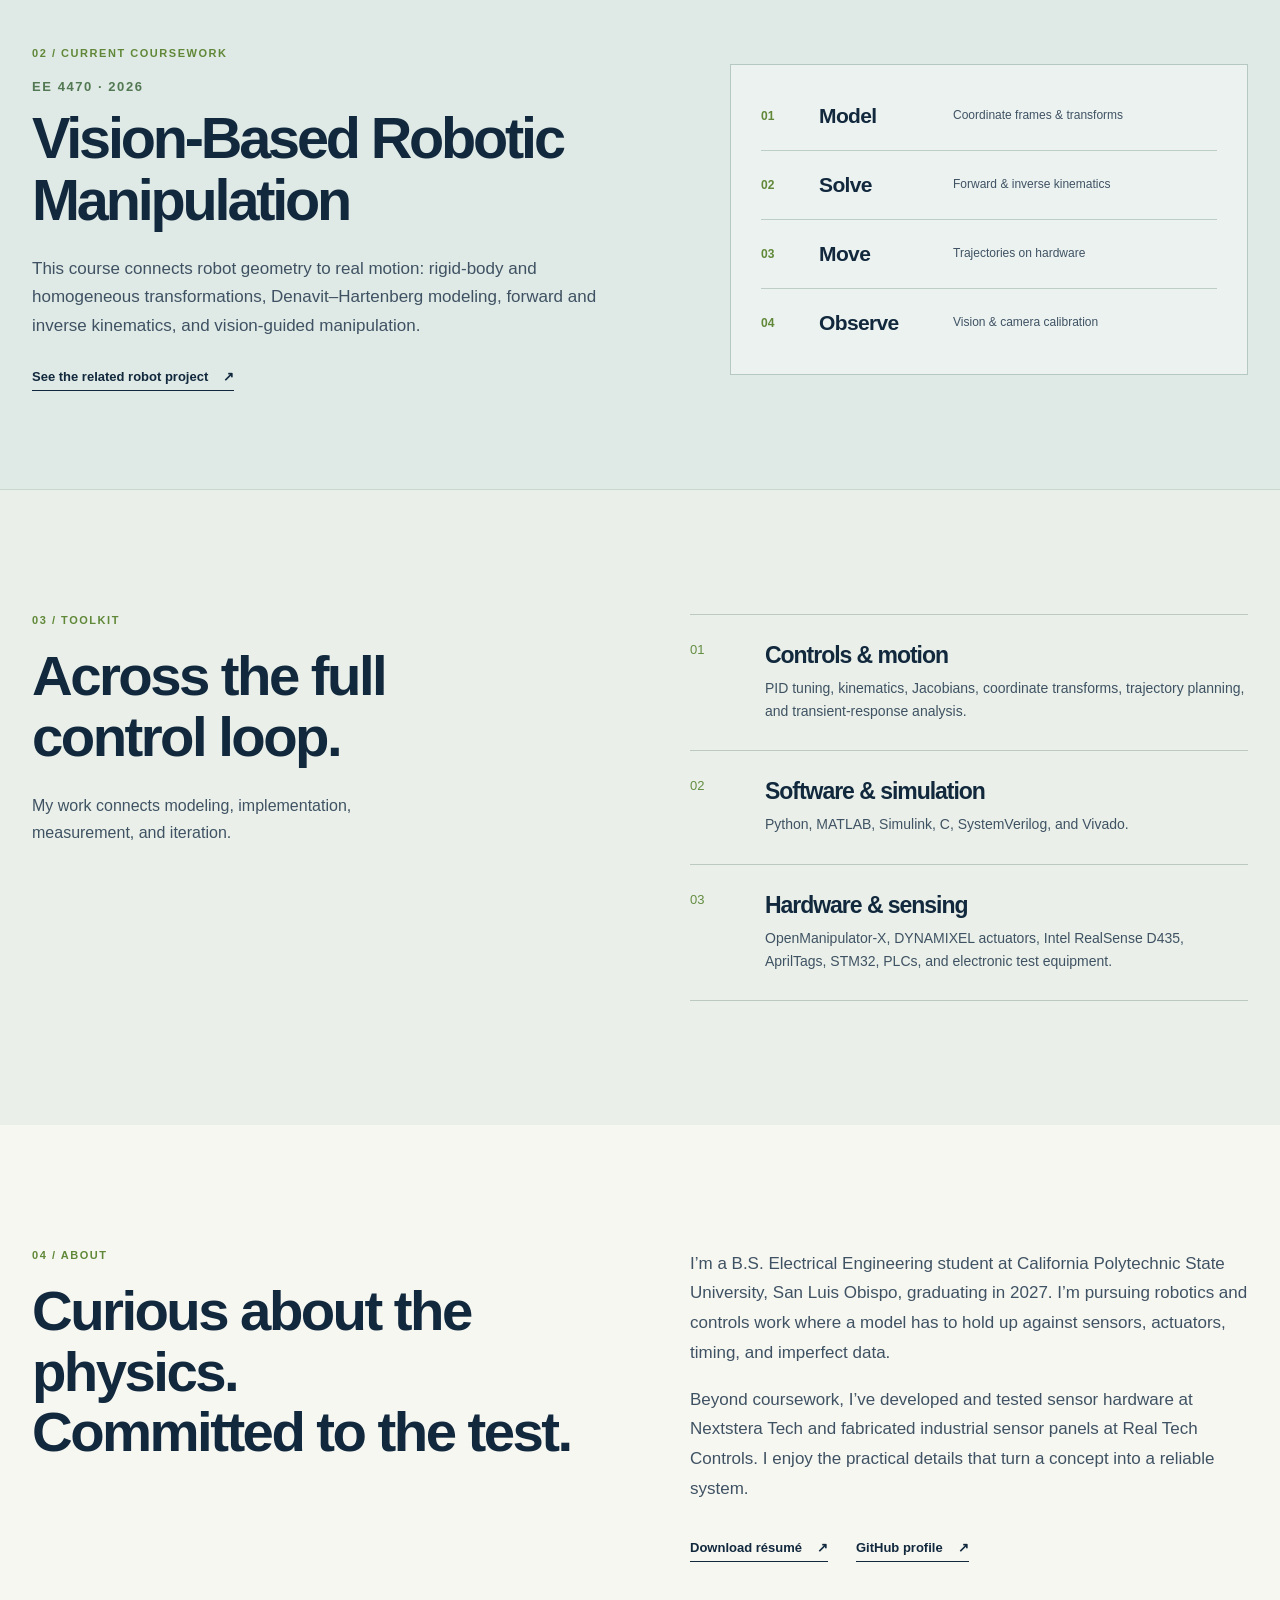
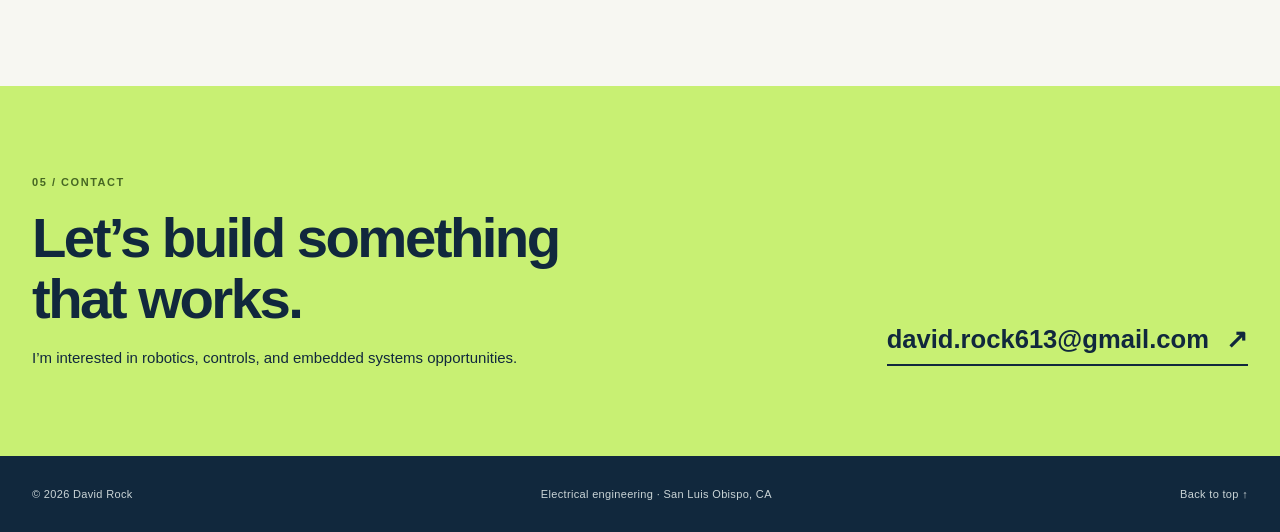
==== commit 3a98d7f1: "Revamp portfolio for robotics and controls" ====
--- a/index.html
+++ b/index.html
@@ -1,138 +1,132 @@
+<!doctype html>
+<html lang="en">
 <head>
-  <meta charset="UTF-8">
-  <meta name="viewport" content="width=device-width, initial-scale=1.0">
-  <title>David Rock Portfolio</title>
-  <link rel="stylesheet" href="DSR_Portfolio_Style_About.css">
-  <script src="slide_mover.js" defer></script>
+  <meta charset="utf-8">
+  <meta name="viewport" content="width=device-width, initial-scale=1">
+  <meta name="theme-color" content="#11283d">
+  <meta name="description" content="David Rock is an electrical engineering student at Cal Poly focused on robotic manipulation, controls, embedded sensing, and experimental analysis.">
+  <meta property="og:title" content="David Rock | Robotics & Controls">
+  <meta property="og:description" content="Selected work in robotic manipulation, embedded sensing, industrial control, and nonlinear dynamics.">
+  <meta property="og:type" content="website">
+  <meta property="og:url" content="https://dsr-byte.github.io/">
+  <title>David Rock | Robotics & Controls</title>
+  <link rel="icon" type="image/svg+xml" href="favicon.svg">
+  <link rel="preconnect" href="https://fonts.googleapis.com">
+  <link rel="preconnect" href="https://fonts.gstatic.com" crossorigin>
+  <link href="https://fonts.googleapis.com/css2?family=DM+Sans:wght@400;500;600;700&family=Space+Grotesk:wght@400;500;600;700&display=swap" rel="stylesheet">
+  <link rel="stylesheet" href="styles.css">
 </head>
+<body>
+  <a class="skip-link" href="#main">Skip to content</a>
+  <header class="site-header">
+    <nav class="nav shell" aria-label="Main navigation">
+      <a class="wordmark" href="#top" aria-label="David Rock, back to top">DR<span>.</span><small>David Rock</small></a>
+      <div class="nav-links"><a href="#work">Work</a><a href="#course">Course</a><a href="#expertise">Expertise</a><a href="#about">About</a><a href="#contact">Contact</a></div>
+      <a class="nav-resume" href="assets/David_Rock_Resume.pdf" target="_blank" rel="noopener">Résumé <span aria-hidden="true">↗</span></a>
+    </nav>
+  </header>
+  <main id="main">
+    <section class="hero" id="top" aria-labelledby="hero-title">
+      <div class="hero-grid shell">
+        <div class="hero-copy">
+          <p class="eyebrow"><span class="status-dot" aria-hidden="true"></span> Electrical engineer in training · Cal Poly SLO</p>
+          <h1 id="hero-title">Robotics &amp; controls, <em>built and tested.</em></h1>
+          <p class="hero-lede">I’m David Rock. I work across robot motion, sensing, and control systems—from mathematical models to code and measurements on real hardware.</p>
+          <div class="hero-actions">
+            <a class="button button-primary" href="#work">Explore selected work <span aria-hidden="true">↗</span></a>
+            <a class="button button-text" href="assets/David_Rock_Resume.pdf" target="_blank" rel="noopener">View résumé <span aria-hidden="true">↗</span></a>
+          </div>
+          <div class="hero-meta"><span>Robot manipulation</span><span>Embedded sensing</span><span>Control systems</span></div>
+        </div>
+        <div class="hero-visual">
+          <div class="visual-topline"><span>FIELD NOTES / 001</span><span>EE 4471 · ROBOTIC MANIPULATION</span></div>
+          <img src="assets/robot-calibration.png" alt="OpenManipulator-X arm, Intel RealSense camera, and AprilTag calibration board on a lab bench" width="1536" height="1024" fetchpriority="high">
+          <div class="visual-caption"><span>Vision-based manipulation</span><span>Hardware + software validation</span></div>
+          <div class="metric metric-one"><strong>59 <small>Hz</small></strong><span>measured control loop</span></div>
+          <div class="metric metric-two"><strong>2.0 <small>mm</small></strong><span>mean camera registration error</span></div>
+        </div>
+      </div>
+      <div class="hero-index shell"><span>01 / INTRODUCTION</span><span>Scroll to explore ↓</span></div>
+    </section>
 
+    <section class="section section-work" id="work" aria-labelledby="work-title">
+      <div class="shell">
+        <div class="section-heading">
+          <div><p class="kicker">01 / SELECTED WORK</p><h2 id="work-title">Systems that move,<br>measure, and respond.</h2></div>
+          <p class="section-intro">Course, team, and independent projects showing how I approach real engineering problems.</p>
+        </div>
+        <article class="featured-project" aria-labelledby="manipulation-title">
+          <div class="featured-photo"><img src="assets/robot-calibration.png" alt="Vision calibration setup with OpenManipulator-X, RealSense camera, and AprilTag board" width="1536" height="1024" loading="lazy"></div>
+          <div class="featured-content">
+            <p class="project-number">FEATURED PROJECT / 01</p>
+            <h3 id="manipulation-title">Vision-based robotic manipulation</h3>
+            <p class="project-deck">Motion planning and camera calibration for a four-degree-of-freedom OpenManipulator-X arm.</p>
+            <ul class="detail-list">
+              <li>Planned task-space poses, checked inverse-kinematics reachability, and tested pick-and-place motion on hardware.</li>
+              <li>Compared cubic joint-space and quintic task-space trajectories using measured path and speed data.</li>
+              <li>Implemented Jacobian pseudoinverse waypoint tracking with a measured 59 Hz loop and 48.2 mm/s realized speed for a 50 mm/s command.</li>
+              <li>Calibrated a RealSense D435 to the robot frame using AprilTags and coordinate transforms; measured 2.0 mm mean registration error.</li>
+            </ul>
+            <div class="tags"><span>Python</span><span>Kinematics</span><span>Trajectory planning</span><span>Computer vision</span></div>
+          </div>
+        </article>
+        <div class="project-grid">
+          <article class="project-card rover-card" aria-labelledby="rover-title">
+            <div class="card-art rover-art" aria-hidden="true"><div class="sensor-field"><span class="beam beam-a"></span><span class="beam beam-b"></span><span class="beam beam-c"></span><span class="rover-body"><i></i><i></i></span><span class="obstacle"></span></div><span class="art-label">STM32 / ToF / FreeRTOS</span></div>
+            <div class="card-body"><p class="project-number">02 / EMBEDDED SYSTEMS</p><h3 id="rover-title">Rover proximity sensing</h3><p>For Cal Poly’s Poly1Rover EE team, brought a time-of-flight distance sensor onto STM32 hardware, ported its driver to C/HAL, and ran sensing in a FreeRTOS task. Tested a prototype response to objects within 50 cm.</p><div class="tags"><span>STM32</span><span>C</span><span>FreeRTOS</span><span>Sensor integration</span></div></div>
+          </article>
+          <article class="project-card plc-card" aria-labelledby="plc-title">
+            <div class="card-art plc-art" aria-hidden="true"><div class="plc-line"><span class="plc-node">TEMP<br>SENSOR</span><span class="plc-track"></span><span class="plc-node controller">PLC<br>LOGIC</span><span class="plc-track"></span><span class="fan-row"><span>F1</span><span>F2</span><span>F3</span></span></div><span class="art-label">SENSE → DECIDE → ACT</span></div>
+            <div class="card-body"><p class="project-number">03 / INDUSTRIAL CONTROLS</p><h3 id="plc-title">Three-fan cooling control</h3><p>Designed a temperature-controlled fan system on a Schneider Electric Modicon PLC with automated sensing and hysteresis-based logic in Ladder Diagram and Function Block Diagram.</p><div class="tags"><span>PLC</span><span>EcoStruxure</span><span>Hysteresis</span></div></div>
+          </article>
+          <article class="project-card dynamics-card" aria-labelledby="dynamics-title">
+            <div class="card-art dynamics-art" aria-hidden="true"><svg viewBox="0 0 500 220" preserveAspectRatio="none"><path d="M0 176 H500 M0 132 H500 M0 88 H500 M0 44 H500" class="grid-line"/><path d="M28 184 L70 156 L110 165 L151 104 L192 127 L232 51 L274 85 L313 37 L354 114 L394 75 L436 157 L475 124" class="plot-line"/><circle cx="232" cy="51" r="5"/><circle cx="313" cy="37" r="5"/></svg><span class="art-label">TIME SERIES / RETURN MAPS</span></div>
+            <div class="card-body"><p class="project-number">04 / EXPERIMENTAL ANALYSIS</p><h3 id="dynamics-title">Nonlinear dynamics lab</h3><p>Analyzed dripping-faucet photogate measurements with return maps and interval histograms to distinguish periodic, alternating, and irregular behavior, while documenting measurement limits.</p><div class="tags"><span>Python</span><span>Data analysis</span><span>Dynamics</span></div><a class="inline-link" href="assets/Dripping_Faucet_Report.pdf" target="_blank" rel="noopener">Read the lab report <span aria-hidden="true">↗</span></a></div>
+          </article>
+          <article class="project-card stage-card" aria-labelledby="stage-title">
+            <div class="card-art photo-art"><img src="Hamiltoc stage.jpg" alt="Student-built rotating stage model inspired by the musical Hamilton" loading="lazy"><span class="art-label">MECHATRONICS / PROTOTYPE</span></div>
+            <div class="card-body"><p class="project-number">05 / MOTION CONTROL</p><h3 id="stage-title">Rotating stage prototype</h3><p>Built a rotating stage model with an Arduino control interface, custom PCB, IR input, and 3D-printed components. Presented the working prototype at a student showcase.</p><div class="tags"><span>Arduino</span><span>PCB design</span><span>Mechanical prototyping</span></div></div>
+          </article>
+        </div>
+      </div>
+    </section>
 
-<header>
-  <h1>My Portfolio</h1>
-  <p>By: David Rock</p>
-  <nav>
-    <div class="nav-left">
-      <a href="https://dsr-byte.github.io">About</a>
-      <a href="#resume">Resume</a>
-      <a href="https://dsr-byte.github.io/Website_Pages/Pages_Lab_Reports/Lab_Reports.html">Lab Reports</a>
-      <a href="https://dsr-byte.github.io/Website_Pages/Pages_Projects/projects.html">Projects</a>
-      <a href="https://dsr-byte.github.io/Website_Pages/Pages_Hobbies/Hobbies.html">Hobbies</a>
-      <a href="#contact">Contact</a>
-    </div>
+    <section class="course-section" id="course" aria-labelledby="course-title">
+      <div class="shell course-layout">
+        <div>
+          <p class="kicker">02 / CURRENT COURSEWORK</p>
+          <p class="course-code">EE 4470 · 2026</p>
+          <h2 id="course-title">Vision-Based Robotic Manipulation</h2>
+          <p class="course-lede">This course connects robot geometry to real motion: rigid-body and homogeneous transformations, Denavit–Hartenberg modeling, forward and inverse kinematics, and vision-guided manipulation.</p>
+          <a class="inline-link" href="#manipulation-title">See the related robot project <span aria-hidden="true">↗</span></a>
+        </div>
+        <div class="course-diagram" aria-label="Course learning path from coordinate frames to robot motion and visual sensing">
+          <div><span>01</span><strong>Model</strong><small>Coordinate frames &amp; transforms</small></div>
+          <div><span>02</span><strong>Solve</strong><small>Forward &amp; inverse kinematics</small></div>
+          <div><span>03</span><strong>Move</strong><small>Trajectories on hardware</small></div>
+          <div><span>04</span><strong>Observe</strong><small>Vision &amp; camera calibration</small></div>
+        </div>
+      </div>
+    </section>
 
-    <div class="nav-right">
-      <input type="text" placeholder="Search..." class="search-bar">
-      <a href="#menu" class="menu-tag">MENU</a>
-    </div>
-  </nav>
-</header>
-
-<body>
-  <div class="front_page_slider">
-    <div class="slides">
-      <!-- Slide 1 -->
-      <div class="slide active">
-        <img src="Turbine_3D_Print.jpeg" alt="Slide 1">
+    <section class="section expertise-section" id="expertise" aria-labelledby="expertise-title">
+      <div class="shell expertise-layout">
+        <div><p class="kicker">03 / TOOLKIT</p><h2 id="expertise-title">Across the full<br>control loop.</h2><p class="expertise-intro">My work connects modeling, implementation, measurement, and iteration.</p></div>
+        <div class="expertise-list">
+          <div class="expertise-item"><span>01</span><div><h3>Controls &amp; motion</h3><p>PID tuning, kinematics, Jacobians, coordinate transforms, trajectory planning, and transient-response analysis.</p></div></div>
+          <div class="expertise-item"><span>02</span><div><h3>Software &amp; simulation</h3><p>Python, MATLAB, Simulink, C, SystemVerilog, and Vivado.</p></div></div>
+          <div class="expertise-item"><span>03</span><div><h3>Hardware &amp; sensing</h3><p>OpenManipulator-X, DYNAMIXEL actuators, Intel RealSense D435, AprilTags, STM32, PLCs, and electronic test equipment.</p></div></div>
+        </div>
       </div>
-
-      <!-- Slide 2 -->
-      <div class="slide">
-        <img src="Basis_Board.jpeg" alt="Slide 2">
+    </section>
+    <section class="section about-section" id="about" aria-labelledby="about-title">
+      <div class="shell about-layout">
+        <div><p class="kicker">04 / ABOUT</p><h2 id="about-title">Curious about the physics.<br>Committed to the test.</h2></div>
+        <div class="about-copy"><p>I’m a B.S. Electrical Engineering student at California Polytechnic State University, San Luis Obispo, graduating in 2027. I’m pursuing robotics and controls work where a model has to hold up against sensors, actuators, timing, and imperfect data.</p><p>Beyond coursework, I’ve developed and tested sensor hardware at Nextstera Tech and fabricated industrial sensor panels at Real Tech Controls. I enjoy the practical details that turn a concept into a reliable system.</p><div class="about-links"><a class="inline-link" href="assets/David_Rock_Resume.pdf" target="_blank" rel="noopener">Download résumé <span aria-hidden="true">↗</span></a><a class="inline-link" href="https://github.com/DSR-byte" target="_blank" rel="noopener noreferrer">GitHub profile <span aria-hidden="true">↗</span></a></div></div>
       </div>
-
-      <!-- Slide 3 -->
-      <div class="slide">
-        <img src="CPE_Elevator_1.png" alt="Slide 3">
-      </div>
-    </div>
-  </div>
-
-  <div class="frontpage_statment_box">
-    <div class="frontpage_ST_BX_content">
-  Welcome! I'm glad you're here. This site has everything you need to know about me—from my background to my projects.<br><br><br>
-  I designed and built this website myself to share my work, ideas, and passions in one place. Take a look around!
-    </div>
-  </div>
-  
-  <div class="front_page_slider">
-    <div class="slides">
-      <!-- Slide 1 -->
-      <div class="slide active">
-        <img src="Why_Hire_Me.png" alt="Slide 1">
-      </div>
-    </div>
-  </div>
-  
-  <div class="Fp_why_me">
-    <input type="radio" name="tab" id="tab1" checked>
-    <input type="radio" name="tab" id="tab2">
-    <input type="radio" name="tab" id="tab3">
-
-    <div class="tab-bar">
-      <label for="tab1">Skills</label>
-      <label for="tab2">Experience</label>
-      <label for="tab3">Philosophy</label>
-    </div>
-
-    <div class="content">
-      <div id="content1" class="tab-content">
-        Cal Poly’s “Learn by Doing” approach gave me hands-on experience with tools like oscilloscopes, function generators, and digital multimeters.
-        <br><br>
-        I'm proficient in MATLAB, LTSpice, Fusion 360, Eagle, and other industry tools, which makes me comfortable taking designs from concept to prototype.
-        <br><br>
-        I troubleshoot effectively, optimize for function and form, and bring strong problem-solving, teamwork, and a drive to keep learning.
-      </div>
-      <div id="content2" class="tab-content">
-        I have over 6 months of industry experience in the world of startups and over two years of experience with common lab equipment. 
-        I also have 5 months of experience with high-power equipment such as high-power induction motors and 3-phase power electronics like 3-phase inductors, etc.
-        <br><br>
-        Additionally, I have worked on projects that required designing and testing power systems, troubleshooting complex circuits, and collaborating with cross-functional teams to meet project deadlines. 
-        My hands-on experience has given me a strong foundation in electrical engineering principles and practical applications.
-      </div>
-      <div id="content3" class="tab-content">
-        My philosophy aligns with the core of engineering: applying science and math to solve real-world problems within constraints. I take on challenges directly and focus on delivering practical, effective solutions.
-        <br><br>
-        In team environments, I listen actively and contribute insight with clarity and purpose.
-        <br><br>
-        To me, the only constant in measuring success is knowing you gave it your all. That is the standard I hold myself to, no matter the outcome.
-      </div>
-    </div>
-
-  <div class="front_page_slider_squish">
-    <div class="slides">
-      <!-- Slide 1 -->
-      <div class="slide active">
-        <img src="Banana_Leads.png" alt="Slide 1">
-      </div>
-    </div>
-  </div>
-
-  <section id="resume">
-    <div class="pdf-card">
-      <h3>Resume</h3>
-      <iframe src="https://drive.google.com/file/d/1C5WjbvZJYhnv0d5Wi2jVksfgz1YGUQ4M/preview" width="100%" height="1300px" style="border: none;"></iframe>
-    </div>
-  </section>
-
-  
-  <section id="contact">
-    <div class="contact-box">
-      <h2>Contact</h2>
-      <p>Feel free to reach out — I’d love to connect!</p>
-      <p><strong>Email:</strong> <a href="mailto:drock@calpoly.edu">drock@calpoly.edu</a></p>
-      <p><strong>Phone:</strong> <a href="tel:8586493516">(858) 649-3516</a></p>
-    </div>
-  </section>
-
-  <footer>
-    <div class="footer-nav">
-      <a href="https://dsr-byte.github.io">About</a>
-      <a href="#resume">Resume</a>
-      <a href="https://dsr-byte.github.io/Website_Pages/Pages_Lab_Reports/Lab_Reports.html">Lab Reports</a>
-      <a href="https://dsr-byte.github.io/Website_Pages/Pages_Projects/projects.html">Projects</a>
-      <a href="https://dsr-byte.github.io/Website_Pages/Pages_Hobbies/Hobbies.html">Hobbies</a>
-    </div>
-    <p>&copy; 2025 David Rock. This website was designed and developed as part of my professional portfolio.</p>
-  </footer>
-
+    </section>
+    <section class="contact-section" id="contact" aria-labelledby="contact-title"><div class="shell contact-layout"><div><p class="kicker">05 / CONTACT</p><h2 id="contact-title">Let’s build something<br>that works.</h2><p>I’m interested in robotics, controls, and embedded systems opportunities.</p></div><a class="contact-link" href="mailto:david.rock613@gmail.com">david.rock613@gmail.com <span aria-hidden="true">↗</span></a></div></section>
+  </main>
+  <footer class="site-footer"><div class="shell footer-layout"><span>© 2026 David Rock</span><span>Electrical engineering · San Luis Obispo, CA</span><a href="#top">Back to top ↑</a></div></footer>
 </body>
+</html>
--- a/styles.css
+++ b/styles.css
@@ -0,0 +1,10 @@
+:root{--ink:#11283d;--ink-soft:#3f5263;--paper:#f7f7f2;--white:#fff;--line:#d9dfdc;--accent:#c8f073;--blue:#5f91a8;--display:"Space Grotesk",sans-serif;--body:"DM Sans",sans-serif}
+*{box-sizing:border-box}html{scroll-behavior:smooth}body{margin:0;background:var(--paper);color:var(--ink);font-family:var(--body);-webkit-font-smoothing:antialiased}a{color:inherit}img{display:block;max-width:100%}button,a{-webkit-tap-highlight-color:transparent}a:focus-visible{outline:3px solid #70a42b;outline-offset:4px}::selection{background:#c8f073;color:#11283d}.shell{width:min(100% - 64px,1320px);margin-inline:auto}.skip-link{position:absolute;left:12px;top:-80px;z-index:100;background:var(--accent);padding:12px 16px;font-weight:700}.skip-link:focus{top:12px}.site-header{position:sticky;top:0;z-index:50;background:rgba(247,247,242,.95);backdrop-filter:blur(16px);border-bottom:1px solid var(--line)}.nav{min-height:84px;display:flex;align-items:center;justify-content:space-between;gap:32px}.wordmark{font-family:var(--display);font-size:25px;letter-spacing:-.08em;font-weight:700;text-decoration:none;white-space:nowrap}.wordmark>span{color:#7ba53d}.wordmark small{font-family:var(--body);font-size:13px;font-weight:700;letter-spacing:0;margin-left:13px;border-left:1px solid #b7c2be;padding-left:14px}.nav-links{display:flex;align-items:center;gap:36px;margin-left:auto}.nav-links a,.nav-resume{font-size:13px;font-weight:700;text-decoration:none;transition:color .2s}.nav-links a:hover,.nav-resume:hover{color:#608a29}.nav-resume{border:1px solid var(--ink);padding:11px 16px;border-radius:100px}.nav-resume span{margin-left:10px}
+.hero{background:var(--ink);color:var(--white);overflow:hidden}.hero-grid{display:grid;grid-template-columns:1.02fr .98fr;min-height:650px;gap:48px;align-items:center;padding-top:72px;padding-bottom:46px}.hero-copy{position:relative;z-index:1;max-width:680px}.eyebrow,.kicker,.project-number,.hero-index,.visual-topline,.visual-caption,.art-label{font-family:var(--display);font-size:11px;font-weight:700;letter-spacing:.14em;text-transform:uppercase}.eyebrow{display:flex;align-items:center;gap:10px;color:#c5d3d7}.status-dot{width:8px;height:8px;border-radius:50%;background:var(--accent);box-shadow:0 0 0 5px rgba(200,240,115,.12)}h1,h2,h3,p{margin-top:0}h1,h2,h3{font-family:var(--display);letter-spacing:-.045em}h1{font-size:clamp(58px,6vw,94px);line-height:1.02;margin:28px 0 26px;font-weight:600}h1 em{font-style:normal;color:var(--accent)}.hero-lede{font-size:19px;line-height:1.7;color:#ced9dd;max-width:590px}.hero-actions{display:flex;align-items:center;gap:27px;margin-top:38px}.button{display:inline-flex;align-items:center;justify-content:center;gap:24px;font-size:13px;font-weight:700;text-decoration:none;white-space:nowrap}.button-primary{background:var(--accent);color:var(--ink);padding:16px 21px;border-radius:3px;transition:transform .2s,background .2s}.button-primary:hover{transform:translateY(-3px);background:#d8ff8c}.button-text{border-bottom:1px solid #9bafb5;padding-block:12px}.button-text:hover{color:var(--accent)}.hero-meta{display:flex;gap:12px;flex-wrap:wrap;margin-top:76px}.hero-meta span{border:1px solid #506373;padding:8px 11px;color:#c6d4d6;font-size:11px;letter-spacing:.03em}.hero-visual{position:relative;background:#21394d;border:1px solid #486276;box-shadow:24px 24px 0 rgba(255,255,255,.05);align-self:center}.hero-visual img{width:100%;height:460px;object-fit:cover;object-position:center}.visual-topline,.visual-caption{display:flex;justify-content:space-between;gap:12px;padding:15px 18px;color:#cddadd}.visual-topline{border-bottom:1px solid #486276}.visual-caption{border-top:1px solid #486276}.metric{position:absolute;background:var(--paper);color:var(--ink);min-width:182px;padding:15px 18px;box-shadow:0 8px 26px rgba(0,0,0,.15)}.metric strong{display:block;font-family:var(--display);font-size:34px;letter-spacing:-.06em;line-height:1}.metric small{font-size:17px}.metric span{display:block;margin-top:5px;font-size:10px;line-height:1.3;font-weight:700;text-transform:uppercase;letter-spacing:.07em}.metric-one{bottom:92px;left:-38px}.metric-two{top:72px;right:-26px;background:var(--accent)}.hero-index{display:flex;justify-content:space-between;gap:20px;border-top:1px solid #415666;padding:21px 0;color:#9ab0b8}.section{scroll-margin-top:84px;padding:124px 0}.section-heading{display:flex;justify-content:space-between;align-items:end;gap:60px;margin-bottom:50px}.kicker{color:#608838;margin-bottom:20px}.section h2,.contact-section h2{font-size:clamp(38px,4.4vw,65px);line-height:1.08;font-weight:600;margin-bottom:0}.section-intro{max-width:360px;color:var(--ink-soft);line-height:1.7;font-size:16px;margin-bottom:4px}.featured-project{display:grid;grid-template-columns:1fr 1fr;background:var(--white);border:1px solid var(--line);min-height:570px}.featured-photo{min-height:100%;background:#dce3df}.featured-photo img{width:100%;height:100%;object-fit:cover}.featured-content{padding:clamp(32px,4vw,66px);display:flex;flex-direction:column;align-items:flex-start}.project-number{color:#668b49;margin-bottom:25px}.featured-content h3{font-size:clamp(30px,3vw,45px);line-height:1.1;margin-bottom:16px}.project-deck{color:var(--ink-soft);font-size:17px;line-height:1.6;max-width:480px}.detail-list{list-style:none;padding:0;margin:15px 0 35px}.detail-list li{position:relative;padding:12px 0 12px 24px;border-top:1px solid var(--line);font-size:13px;line-height:1.55}.detail-list li:before{content:"↗";position:absolute;left:0;color:#719a3f}.tags{display:flex;flex-wrap:wrap;gap:7px;margin-top:auto}.tags span{border:1px solid #c9d3d0;color:#53626b;border-radius:100px;padding:7px 11px;font-size:10px;font-weight:700;white-space:nowrap}.project-grid{display:grid;grid-template-columns:1fr 1fr;gap:24px;margin-top:24px}.project-card{display:flex;flex-direction:column;border:1px solid var(--line);background:var(--white)}.card-art{height:270px;position:relative;overflow:hidden;background:#dbe5e4}.art-label{position:absolute;left:23px;bottom:20px;z-index:2;background:var(--paper);padding:9px 11px;color:var(--ink)}.card-body{display:flex;flex-direction:column;align-items:flex-start;gap:0;padding:30px 33px 35px;min-height:300px}.card-body .project-number{margin-bottom:14px}.card-body h3{font-size:29px;line-height:1.15;margin-bottom:14px}.card-body>p:not(.project-number){color:var(--ink-soft);font-size:14px;line-height:1.65;margin-bottom:28px}.card-body .tags{margin-top:auto}.inline-link{display:inline-flex;gap:15px;align-items:center;font-size:13px;font-weight:700;text-decoration:none;border-bottom:1px solid currentColor;padding-bottom:6px}.inline-link:hover{color:#5c8932}.card-body .inline-link{margin-top:22px}.rover-art{background:#183449;background-image:linear-gradient(rgba(200,240,115,.07) 1px,transparent 1px),linear-gradient(90deg,rgba(200,240,115,.07) 1px,transparent 1px);background-size:30px 30px}.sensor-field{position:absolute;inset:0}.rover-body{position:absolute;left:20%;top:37%;width:110px;height:62px;border:3px solid var(--accent);border-radius:14px;background:#24465a;z-index:2}.rover-body:before{content:"";position:absolute;right:-12px;top:21px;width:12px;height:14px;background:var(--accent)}.rover-body i{position:absolute;bottom:-13px;width:22px;height:12px;background:#6d8a94}.rover-body i:first-child{left:10px}.rover-body i:last-child{right:10px}.obstacle{position:absolute;right:16%;top:30%;height:110px;width:14px;background:#a8bec1}.beam{position:absolute;left:43%;top:48%;width:40%;border-top:2px dashed rgba(200,240,115,.85);transform-origin:left center}.beam-a{transform:rotate(-22deg)}.beam-c{transform:rotate(22deg)}.plc-art{background:#e8efe8;background-image:radial-gradient(#c9d6d0 1px,transparent 1px);background-size:18px 18px}.plc-line{position:absolute;top:34%;left:8%;right:8%;display:flex;align-items:center;justify-content:center}.plc-node,.fan-row span{display:grid;place-items:center;flex:none;width:72px;height:72px;text-align:center;font-family:var(--display);font-size:11px;font-weight:700;letter-spacing:.05em;border:2px solid var(--ink);background:var(--paper)}.plc-node.controller{background:var(--accent)}.plc-track{height:2px;background:var(--ink);flex:1;min-width:12px}.fan-row{display:flex;gap:5px}.fan-row span{width:40px;height:40px;border-radius:50%;background:#bbd6df}.dynamics-art{background:#e7eeec}.dynamics-art svg{position:absolute;inset:20px 12px;width:calc(100% - 24px);height:210px;overflow:visible}.dynamics-art .grid-line{stroke:#b9c9c4;stroke-width:1;fill:none}.dynamics-art .plot-line{stroke:#32707b;stroke-width:4;fill:none;stroke-linecap:round;stroke-linejoin:round}.dynamics-art circle{fill:#bcda73}.photo-art img{width:100%;height:100%;object-fit:cover;object-position:center 57%}.photo-art:after{content:"";position:absolute;inset:0;background:linear-gradient(transparent 62%,rgba(4,16,27,.45))}.photo-art .art-label{background:var(--paper)}.expertise-section{background:#eaf0e9}.expertise-layout{display:grid;grid-template-columns:1fr 1fr;gap:100px}.expertise-intro{max-width:360px;line-height:1.7;color:var(--ink-soft);margin-top:24px}.expertise-list{border-top:1px solid #bbc9c1}.expertise-item{display:grid;grid-template-columns:55px 1fr;gap:20px;border-bottom:1px solid #bbc9c1;padding:27px 0}.expertise-item>span{font-family:var(--display);font-size:13px;color:#638c40}.expertise-item h3{font-size:23px;margin-bottom:8px}.expertise-item p{font-size:14px;line-height:1.65;color:var(--ink-soft);margin-bottom:0}.about-layout{display:grid;grid-template-columns:1fr 1fr;gap:100px}.about-copy p{font-size:17px;line-height:1.75;color:var(--ink-soft)}.about-links{display:flex;gap:28px;flex-wrap:wrap;margin-top:36px}.contact-section{scroll-margin-top:84px;background:var(--accent);padding:90px 0}.contact-section .kicker{color:#466723}.contact-layout{display:flex;align-items:end;justify-content:space-between;gap:40px}.contact-section p:not(.kicker){margin:20px 0 0;font-size:15px}.contact-link{font-family:var(--display);font-weight:600;font-size:clamp(19px,2vw,30px);text-decoration:none;border-bottom:2px solid var(--ink);padding-bottom:10px;white-space:nowrap}.contact-link span{padding-left:10px}.site-footer{background:var(--ink);color:#cad4d6}.footer-layout{display:flex;justify-content:space-between;gap:20px;align-items:center;min-height:76px;font-size:11px;letter-spacing:.03em}.site-footer a{text-decoration:none}.site-footer a:hover{color:var(--accent)}
+@media(max-width:1100px){.hero-grid{gap:28px}.hero-visual img{height:370px}.metric-one{left:-10px}.metric-two{right:-10px}.featured-project{grid-template-columns:.9fr 1.1fr}.featured-content{padding:35px}.expertise-layout,.about-layout{gap:55px}}
+@media(max-width:780px){.shell{width:min(100% - 36px,1320px)}.nav{min-height:68px;gap:15px;flex-wrap:wrap;padding-block:10px}.wordmark small{display:none}.nav-links{order:3;width:100%;justify-content:space-between;gap:10px;padding-bottom:4px;margin-left:0}.nav-links a{font-size:12px}.nav-resume{margin-left:auto;font-size:12px;padding:8px 12px}.hero-grid{grid-template-columns:1fr;gap:32px;min-height:auto;padding-top:60px}.hero-copy{max-width:620px}h1{font-size:clamp(51px,11vw,76px)}.hero-lede{font-size:17px}.hero-meta{margin-top:42px}.hero-visual{max-width:620px;margin-bottom:28px}.hero-visual img{height:350px}.metric-two{right:-8px}.hero-index{font-size:10px}.section{padding:80px 0;scroll-margin-top:104px}.section-heading{display:block;margin-bottom:35px}.section-intro{margin-top:25px}.featured-project{grid-template-columns:1fr}.featured-photo{height:350px}.featured-content{padding:35px}.project-grid{grid-template-columns:1fr}.card-art{height:250px}.card-body{min-height:auto}.expertise-layout,.about-layout{grid-template-columns:1fr;gap:40px}.contact-layout{display:block}.contact-link{display:inline-block;margin-top:35px}.contact-section{scroll-margin-top:104px}.footer-layout{flex-wrap:wrap;padding:23px 0}}
+@media(max-width:480px){.hero-grid{padding-top:46px}.eyebrow{font-size:10px}.hero-actions{gap:20px;flex-wrap:wrap}.hero-visual img{height:270px}.visual-topline,.visual-caption{font-size:8px;padding:10px}.metric{min-width:125px;padding:10px}.metric strong{font-size:25px}.metric small{font-size:12px}.metric span{font-size:8px}.metric-one{bottom:48px}.metric-two{top:43px}.hero-meta span{font-size:10px}.section h2,.contact-section h2{font-size:37px}.featured-photo{height:270px}.featured-content,.card-body{padding:27px}.featured-content h3{font-size:32px}.detail-list li{font-size:12px}.card-body h3{font-size:27px}.plc-node{width:60px;height:60px;font-size:9px}.fan-row span{width:30px;height:30px;font-size:9px}.contact-link{font-size:17px;white-space:normal}.footer-layout span:nth-child(2){display:none}}
+@media(prefers-reduced-motion:reduce){html{scroll-behavior:auto}*,*:before,*:after{transition-duration:.01ms!important;animation-duration:.01ms!important}}
+.course-section{scroll-margin-top:84px;background:#dfe9e5;padding:98px 0;border-top:1px solid #c9d7d1;border-bottom:1px solid #c9d7d1}.course-layout{display:grid;grid-template-columns:1fr .88fr;gap:9%;align-items:center}.course-code{font-family:var(--display);color:#527953;font-size:13px;font-weight:700;letter-spacing:.12em;margin-bottom:14px}.course-section h2{font-family:var(--display);font-size:clamp(38px,4.5vw,65px);line-height:1.06;font-weight:600;letter-spacing:-.055em;margin:0 0 24px}.course-lede{font-size:17px;line-height:1.7;color:var(--ink-soft);max-width:590px;margin-bottom:26px}.course-diagram{border:1px solid #b6c8c2;background:rgba(255,255,255,.4);padding:17px 30px}.course-diagram>div{display:grid;grid-template-columns:44px 120px 1fr;gap:14px;align-items:center;padding:22px 0;border-bottom:1px solid #bdcec6}.course-diagram>div:last-child{border-bottom:0}.course-diagram span{font-family:var(--display);font-size:12px;color:#608838;font-weight:700}.course-diagram strong{font-family:var(--display);font-size:21px;letter-spacing:-.03em}.course-diagram small{font-size:12px;line-height:1.4;color:var(--ink-soft)}
+@media(max-width:780px){.course-section{scroll-margin-top:104px;padding:78px 0}.course-layout{grid-template-columns:1fr;gap:36px}.course-diagram{padding:10px 23px}}
+@media(max-width:480px){.course-diagram>div{grid-template-columns:28px 85px 1fr;gap:8px}.course-diagram strong{font-size:17px}.course-diagram small{font-size:10px}}
